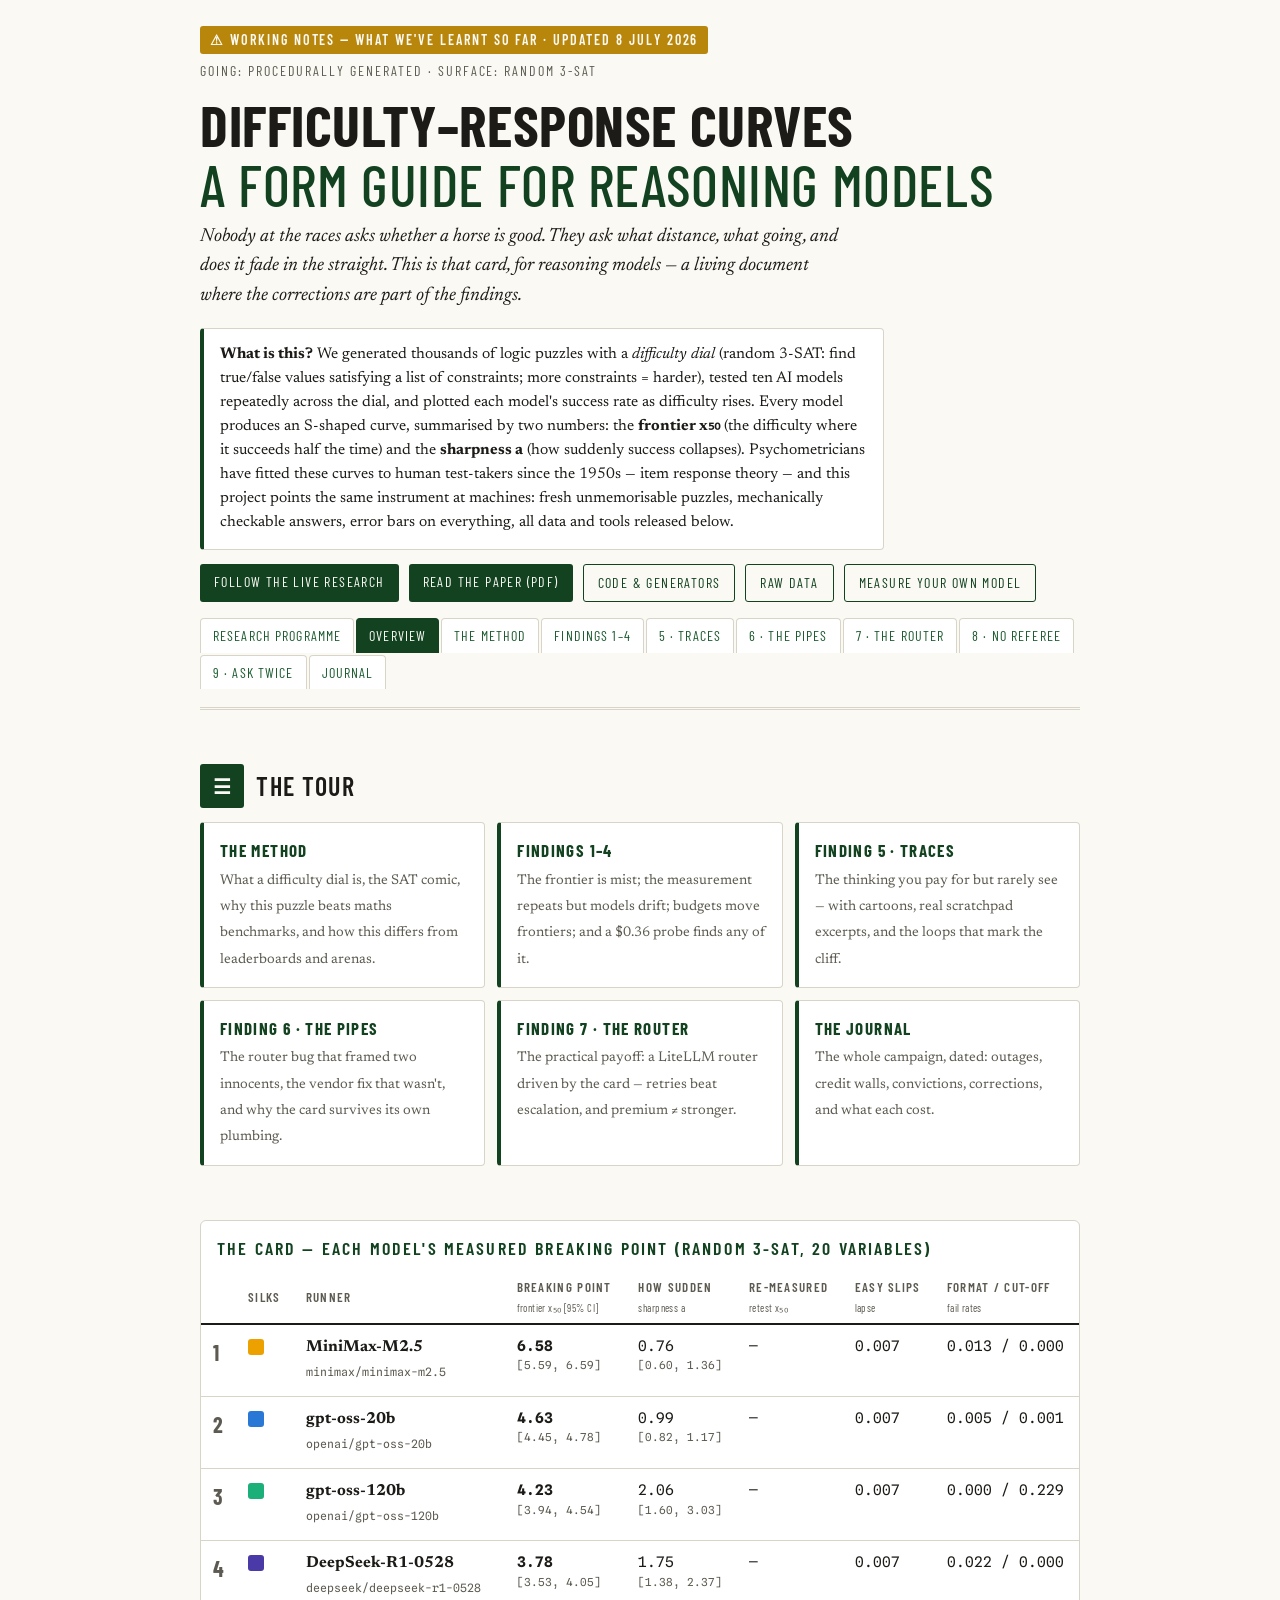
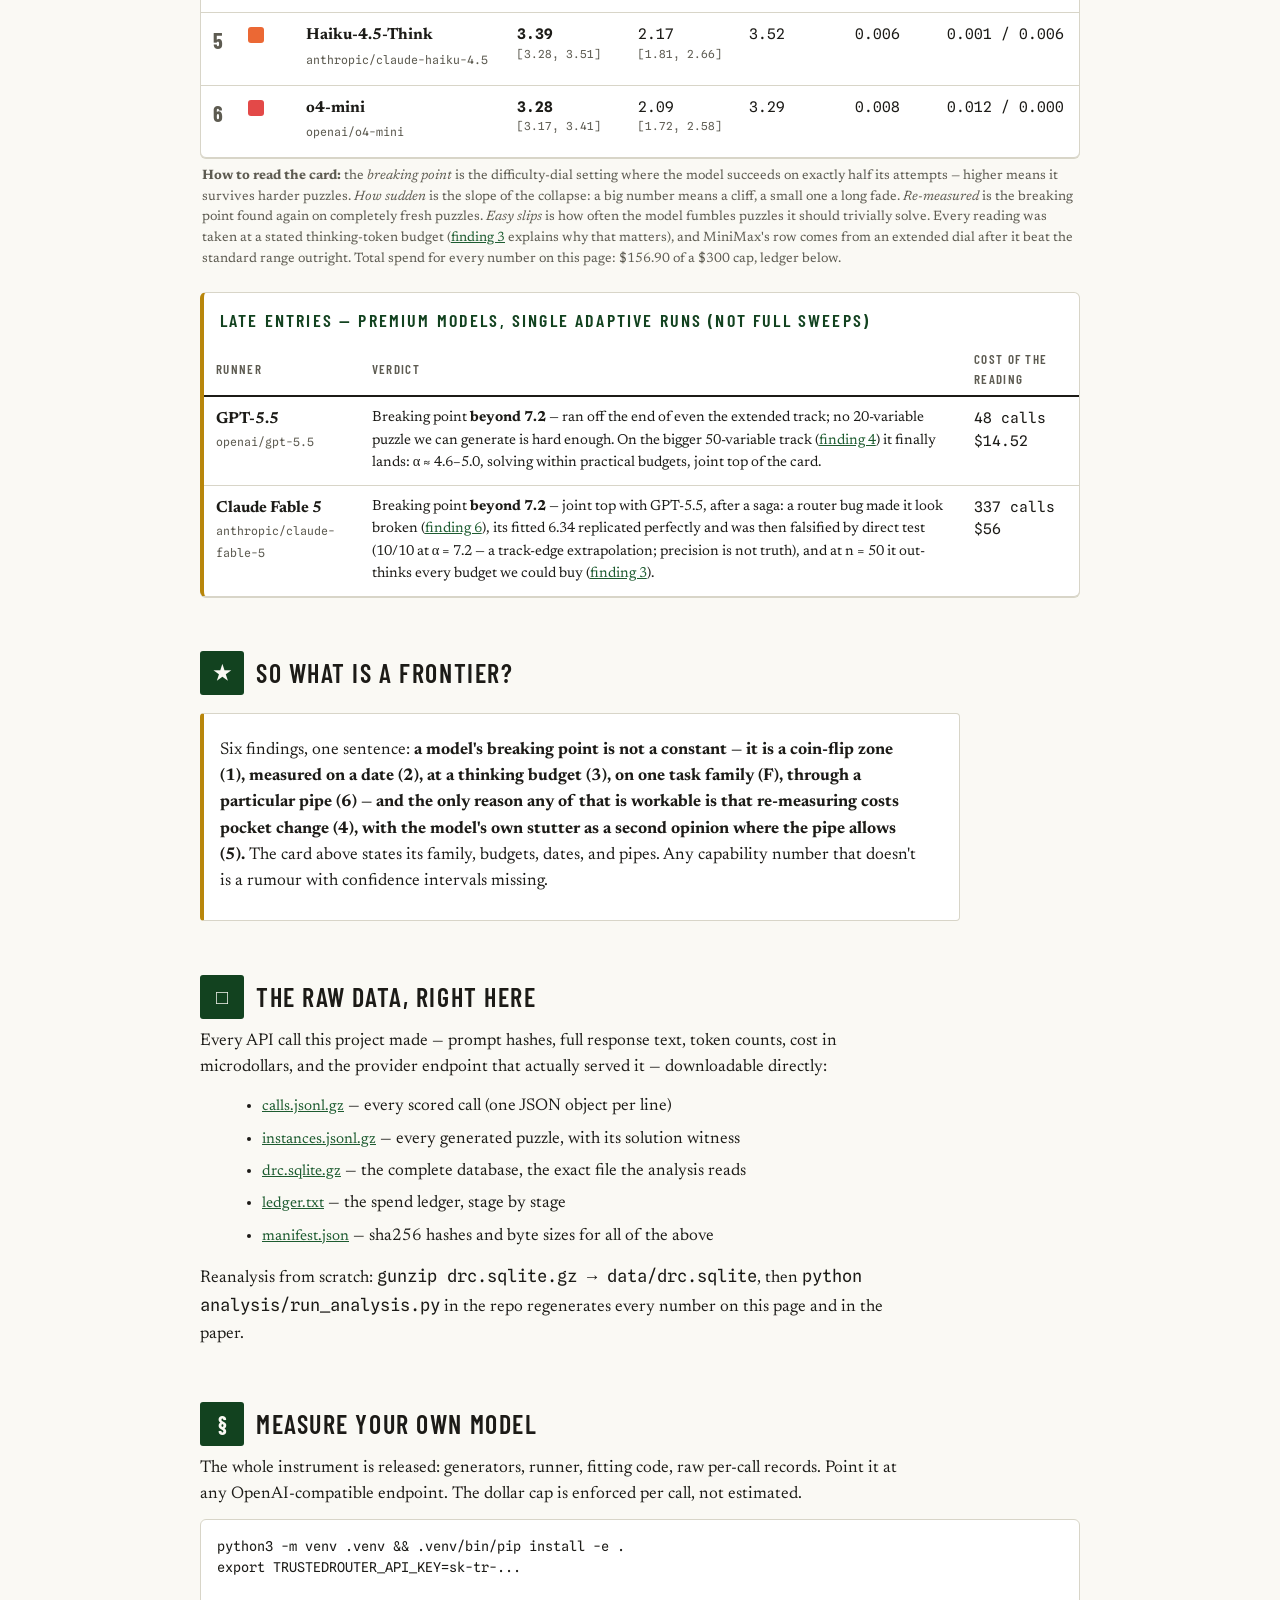
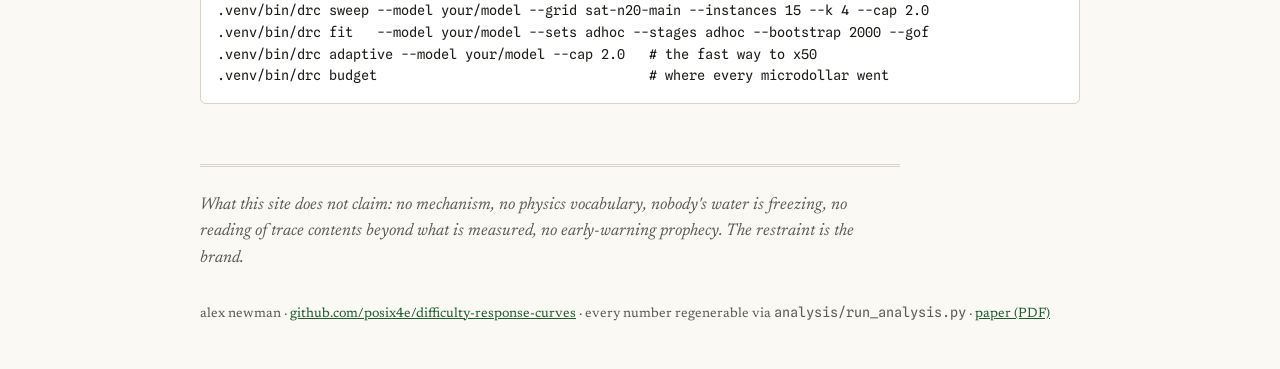
==== docs/index.html @ e304e4af "record MiniMax confidence gate and prospective harness" ====
<!DOCTYPE html>
<html lang="en-GB">
<head>
<meta charset="utf-8">
<meta name="viewport" content="width=device-width, initial-scale=1">
<title>Difficulty–Response Curves: A Form Guide for Reasoning Models</title>
<meta name="description" content="Item response theory pointed at language models: measured frontiers with confidence intervals.">
<link rel="preconnect" href="https://fonts.googleapis.com">
<link href="https://fonts.googleapis.com/css2?family=Barlow+Condensed:wght@500;600;700&family=Newsreader:ital,opsz,wght@0,6..72,400;0,6..72,500;1,6..72,400&family=Spline+Sans+Mono:wght@400;500&display=swap" rel="stylesheet">
<style>
:root {
  --paper:#faf9f4; --card:#ffffff; --ink:#1c1b17; --ink-2:#5d5b51; --rule:#d8d5c8;
  --green:#12421f; --green-2:#1d5c30; --accent:#b8860b;
}
@media (prefers-color-scheme: dark) {
  :root { --paper:#151713; --card:#1d201b; --ink:#f0eee6; --ink-2:#a5a294; --rule:#3a3d35;
           --green:#8fc9a0; --green-2:#6fae82; --accent:#d9a441; }
  img.fig { background:#fcfcfb; border-radius:6px; padding:10px; }
}
* { box-sizing:border-box; margin:0; }
html { scroll-behavior:smooth; }
@media (prefers-reduced-motion: reduce) { html { scroll-behavior:auto; } }
body {
  background:var(--paper); color:var(--ink);
  font-family:"Newsreader", Georgia, serif; font-size:17px; line-height:1.55;
}
.wrap { max-width:920px; margin:0 auto; padding:0 20px; }
.disp { font-family:"Barlow Condensed", "Arial Narrow", sans-serif; }
.mono { font-family:"Spline Sans Mono", ui-monospace, monospace; }

/* masthead */
header { border-bottom:3px double var(--rule); padding:26px 0 18px; }
.wip { background:var(--accent); color:var(--paper); padding:3px 10px; border-radius:3px; font-weight:600; }
.race-meta { display:flex; justify-content:space-between; align-items:baseline; flex-wrap:wrap; gap:6px;
  font-family:"Barlow Condensed",sans-serif; font-size:14px; letter-spacing:.14em; text-transform:uppercase; color:var(--ink-2); }
h1 { font-family:"Barlow Condensed",sans-serif; font-weight:700; font-size:clamp(34px,6vw,58px);
  line-height:1.02; text-transform:uppercase; letter-spacing:.01em; margin:14px 0 8px; color:var(--ink); }
h1 .thin { font-weight:500; color:var(--green); }
.standfirst { font-size:19px; max-width:64ch; color:var(--ink); font-style:italic; }
.links { margin-top:14px; display:flex; gap:10px; flex-wrap:wrap; }
.links a { font-family:"Barlow Condensed",sans-serif; text-transform:uppercase; letter-spacing:.1em; font-size:14px;
  color:var(--paper); background:var(--green); text-decoration:none; padding:7px 14px; border-radius:3px; }
.links a.ghost { background:transparent; color:var(--green); border:1px solid var(--green); }
.links a:focus-visible { outline:3px solid var(--accent); outline-offset:2px; }
.explainer { margin-top:18px; padding:14px 16px; background:var(--card); border:1px solid var(--rule);
  border-left:4px solid var(--green); border-radius:4px; font-size:15.5px; max-width:76ch; }
.explainer p { margin:0; }
/* multi-page chrome */
.pagenav { margin-top:16px; display:flex; flex-wrap:wrap; gap:2px;
  font-family:"Barlow Condensed",sans-serif; font-size:14px; letter-spacing:.08em; text-transform:uppercase; }
.pagenav a { color:var(--green-2); text-decoration:none; padding:6px 12px; border:1px solid var(--rule);
  border-bottom:none; border-radius:4px 4px 0 0; background:var(--card); }
.pagenav a.active { background:var(--green); color:var(--paper); border-color:var(--green); }
.pagenav a:hover { color:var(--accent); }
header.compact { padding-bottom:0; border-bottom:none; }
header.compact h1 { margin-bottom:2px; }
header.compact + section { border-top:3px double var(--rule); padding-top:18px; margin-top:0; }
.teasers { display:grid; grid-template-columns:repeat(auto-fit, minmax(260px, 1fr)); gap:12px; margin-top:14px; }
.teaser { display:block; background:var(--card); border:1px solid var(--rule); border-left:4px solid var(--green);
  border-radius:4px; padding:14px 16px; text-decoration:none; color:var(--ink); }
.teaser:hover { border-left-color:var(--accent); }
.teaser strong { font-family:"Barlow Condensed",sans-serif; text-transform:uppercase; letter-spacing:.08em;
  color:var(--green); display:block; margin-bottom:4px; }
.teaser span { font-size:14px; color:var(--ink-2); }
.journal { margin-top:14px; }
.jentry { display:flex; gap:18px; padding:14px 0; border-bottom:1px dotted var(--rule); }
.jdate { flex:0 0 130px; font-family:"Barlow Condensed",sans-serif; text-transform:uppercase;
  letter-spacing:.06em; font-size:14px; color:var(--accent); padding-top:2px; }
.jbody p { max-width:66ch; }
.toc { margin-top:16px; display:flex; flex-wrap:wrap; gap:4px 14px;
  font-family:"Barlow Condensed",sans-serif; font-size:13.5px; letter-spacing:.08em; text-transform:uppercase; }
.toc a { color:var(--green-2); text-decoration:none; border-bottom:1px dotted var(--rule); }
.toc a:hover { color:var(--accent); }

/* race card */
.card { background:var(--card); border:1px solid var(--rule); border-radius:6px; margin:30px 0 8px;
  overflow-x:auto; box-shadow:0 1px 0 var(--rule); }
.card table { border-collapse:collapse; width:100%; min-width:680px; }
.card caption { text-align:left; padding:14px 16px 4px;
  font-family:"Barlow Condensed",sans-serif; font-size:18px; font-weight:600; letter-spacing:.12em; text-transform:uppercase; color:var(--green); }
.card th { font-family:"Barlow Condensed",sans-serif; font-size:13px; letter-spacing:.1em; text-transform:uppercase;
  color:var(--ink-2); text-align:left; padding:10px 12px 6px; border-bottom:2px solid var(--ink); font-weight:600; }
.card td { padding:10px 12px; border-bottom:1px solid var(--rule); vertical-align:top; }
.card tr:last-child td { border-bottom:none; }
.pos { font-family:"Barlow Condensed",sans-serif; font-size:22px; font-weight:700; color:var(--ink-2); width:2ch; }
.swatch { display:inline-block; width:16px; height:16px; border-radius:3px; margin-top:4px; }
.runner strong { display:block; font-size:16px; }
.runner .mono { font-size:11.5px; color:var(--ink-2); }
td.num { font-family:"Spline Sans Mono",monospace; font-size:14.5px; white-space:nowrap; }
td.num .ci { display:block; font-size:11px; color:var(--ink-2); }
.card-note { font-size:13.5px; color:var(--ink-2); margin:6px 2px 0; }
.leadout { font-style:italic; color:var(--ink-2); border-top:1px dotted var(--rule); padding-top:10px;
  margin-top:18px; max-width:64ch; }
.explainer.thesis { border-left-color:var(--accent); font-size:17px; }
.card.late { margin-top:22px; border-left:4px solid var(--accent); }
.card.late td { font-size:14.5px; }
.datafiles { margin:8px 0 8px 22px; line-height:1.9; }
.cartoon { margin:22px 0; }
.cartoon svg { width:100%; max-width:640px; height:auto; display:block; background:var(--card);
  border:1px solid var(--rule); border-radius:6px; padding:8px; }
.cartoon figcaption { font-size:13px; color:var(--ink-2); margin-top:6px; max-width:70ch; }
.tracequote { border-left:3px solid var(--green); margin:12px 0; padding:10px 16px; background:var(--card);
  font-family:"Spline Sans Mono",monospace; font-size:13px; color:var(--ink); max-width:72ch; }
.datafiles .mono, .datafiles a { font-size:15px; }

/* signals */
.signal { margin:54px 0; }
.flag { display:flex; align-items:center; gap:12px; margin-bottom:10px; }
.flag .t { font-family:"Barlow Condensed",sans-serif; font-weight:700; font-size:20px; color:var(--paper);
  background:var(--green); width:44px; height:44px; display:grid; place-items:center; border-radius:3px; flex:none; }
.flag h2 { font-family:"Barlow Condensed",sans-serif; font-size:26px; font-weight:600; text-transform:uppercase; letter-spacing:.06em; }
.flag .dies { margin-left:auto; font-size:12.5px; color:var(--ink-2); font-style:italic; max-width:34ch; text-align:right; }
.signal p { max-width:70ch; margin:10px 0; }
img.fig { width:100%; height:auto; margin:14px 0 4px; }
.headline { font-family:"Barlow Condensed",sans-serif; font-size:20px; font-weight:600; color:var(--green); }
.plain { font-size:17px; }
th .sub { font-weight:400; font-size:10.5px; letter-spacing:.04em; text-transform:none; color:var(--ink-2); }

/* tools */
pre { background:var(--card); border:1px solid var(--rule); border-radius:6px; padding:16px;
  overflow-x:auto; font-family:"Spline Sans Mono",monospace; font-size:13.5px; line-height:1.6; color:var(--ink); }
.notclaim { border-top:3px double var(--rule); margin-top:60px; padding:26px 0 10px; font-style:italic; color:var(--ink-2); max-width:70ch; }
footer { padding:20px 0 44px; font-size:13.5px; color:var(--ink-2); }
footer a { color:var(--green-2); }
a { color:var(--green-2); }
</style>
</head>
<body>
<div class="wrap">
<header>
  <div class="race-meta">
    <span class="wip">&#9888; working notes &mdash; what we've learnt so far · updated 8 July 2026</span>
    <span>going: procedurally generated · surface: random 3-SAT</span>
  </div>
  <h1>Difficulty&ndash;Response Curves<br><span class="thin">A form guide for reasoning models</span></h1>
  <p class="standfirst">Nobody at the races asks whether a horse is good. They ask what distance,
  what going, and does it fade in the straight. This is that card, for reasoning models &mdash; a living
  document where the corrections are part of the findings.</p>
  <div class="explainer">
    <p><strong>What is this?</strong> We generated thousands of logic puzzles with a
    <em>difficulty dial</em> (random 3-SAT: find true/false values satisfying a list of
    constraints; more constraints = harder), tested ten AI models repeatedly across the dial, and
    plotted each model's success rate as difficulty rises. Every model produces an S-shaped curve,
    summarised by two numbers: the <strong>frontier x&#8325;&#8320;</strong> (the difficulty where it
    succeeds half the time) and the <strong>sharpness a</strong> (how suddenly success collapses).
    Psychometricians have fitted these curves to human test-takers since the 1950s &mdash; item response
    theory &mdash; and this project points the same instrument at machines: fresh unmemorisable puzzles,
    mechanically checkable answers, error bars on everything, all data and tools released below.</p>
  </div>
  <div class="links">
    <a href="research.html">Follow the live research</a>
    <a href="paper.pdf">Read the paper (PDF)</a>
    <a class="ghost" href="https://github.com/posix4e/difficulty-response-curves">Code &amp; generators</a>
    <a class="ghost" href="index.html#data">Raw data</a>
    <a class="ghost" href="index.html#tools">Measure your own model</a>
  </div>
  <nav class="pagenav" aria-label="Pages"><a href="research.html">Research Programme</a><a href="index.html" class="active">Overview</a><a href="method.html">The Method</a><a href="findings.html">Findings 1–4</a><a href="traces.html">5 · Traces</a><a href="pipes.html">6 · The Pipes</a><a href="router.html">7 · The Router</a><a href="routing2.html">8 · No Referee</a><a href="consistency.html">9 · Ask Twice</a><a href="journal.html">Journal</a></nav></header>
<section class="signal" id="tour">
  <div class="flag"><span class="t">&#9776;</span><h2>The tour</h2></div>
  <div class="teasers">
    <a class="teaser" href="method.html"><strong>The method</strong><span>What a difficulty dial is, the
      SAT comic, why this puzzle beats maths benchmarks, and how this differs from leaderboards and arenas.</span></a>
    <a class="teaser" href="findings.html"><strong>Findings 1&ndash;4</strong><span>The frontier is mist; the
      measurement repeats but models drift; budgets move frontiers; and a $0.36 probe finds any of it.</span></a>
    <a class="teaser" href="traces.html"><strong>Finding 5 &middot; Traces</strong><span>The thinking you pay
      for but rarely see &mdash; with cartoons, real scratchpad excerpts, and the loops that mark the cliff.</span></a>
    <a class="teaser" href="pipes.html"><strong>Finding 6 &middot; The pipes</strong><span>The router bug that
      framed two innocents, the vendor fix that wasn't, and why the card survives its own plumbing.</span></a>
    <a class="teaser" href="router.html"><strong>Finding 7 &middot; The router</strong><span>The practical
      payoff: a LiteLLM router driven by the card &mdash; retries beat escalation, and premium &ne; stronger.</span></a>
    <a class="teaser" href="journal.html"><strong>The journal</strong><span>The whole campaign, dated: outages,
      credit walls, convictions, corrections, and what each cost.</span></a>
  </div>
</section>

<div id="card" class="card">
  <table>
    <caption>The card &mdash; each model's measured breaking point (random 3-SAT, 20 variables)</caption>
    <thead>
      <tr><th></th><th>silks</th><th>runner</th><th>breaking point<br><span class="sub">frontier x&#8325;&#8320; [95% CI]</span></th><th>how sudden<br><span class="sub">sharpness a</span></th><th>re-measured<br><span class="sub">retest x&#8325;&#8320;</span></th><th>easy slips<br><span class="sub">lapse</span></th><th>format / cut-off<br><span class="sub">fail rates</span></th></tr>
    </thead>
    <tbody>
      <tr>
        <td class="pos">1</td>
        <td class="silks"><span class="swatch" style="background:#eda100"></span></td>
        <td class="runner"><strong>MiniMax-M2.5</strong><span class="mono">minimax/minimax-m2.5</span></td>
        <td class="num"><strong>6.58</strong><span class="ci">[5.59, 6.59]</span></td>
        <td class="num">0.76<span class="ci">[0.60, 1.36]</span></td>
        <td class="num">&mdash;</td>
        <td class="num">0.007</td>
        <td class="num">0.013 / 0.000</td>
      </tr>
      <tr>
        <td class="pos">2</td>
        <td class="silks"><span class="swatch" style="background:#2a78d6"></span></td>
        <td class="runner"><strong>gpt-oss-20b</strong><span class="mono">openai/gpt-oss-20b</span></td>
        <td class="num"><strong>4.63</strong><span class="ci">[4.45, 4.78]</span></td>
        <td class="num">0.99<span class="ci">[0.82, 1.17]</span></td>
        <td class="num">&mdash;</td>
        <td class="num">0.007</td>
        <td class="num">0.005 / 0.001</td>
      </tr>
      <tr>
        <td class="pos">3</td>
        <td class="silks"><span class="swatch" style="background:#1baf7a"></span></td>
        <td class="runner"><strong>gpt-oss-120b</strong><span class="mono">openai/gpt-oss-120b</span></td>
        <td class="num"><strong>4.23</strong><span class="ci">[3.94, 4.54]</span></td>
        <td class="num">2.06<span class="ci">[1.60, 3.03]</span></td>
        <td class="num">&mdash;</td>
        <td class="num">0.007</td>
        <td class="num">0.000 / 0.229</td>
      </tr>
      <tr>
        <td class="pos">4</td>
        <td class="silks"><span class="swatch" style="background:#4a3aa7"></span></td>
        <td class="runner"><strong>DeepSeek-R1-0528</strong><span class="mono">deepseek/deepseek-r1-0528</span></td>
        <td class="num"><strong>3.78</strong><span class="ci">[3.53, 4.05]</span></td>
        <td class="num">1.75<span class="ci">[1.38, 2.37]</span></td>
        <td class="num">&mdash;</td>
        <td class="num">0.007</td>
        <td class="num">0.022 / 0.000</td>
      </tr>
      <tr>
        <td class="pos">5</td>
        <td class="silks"><span class="swatch" style="background:#eb6834"></span></td>
        <td class="runner"><strong>Haiku-4.5-Think</strong><span class="mono">anthropic/claude-haiku-4.5</span></td>
        <td class="num"><strong>3.39</strong><span class="ci">[3.28, 3.51]</span></td>
        <td class="num">2.17<span class="ci">[1.81, 2.66]</span></td>
        <td class="num">3.52</td>
        <td class="num">0.006</td>
        <td class="num">0.001 / 0.006</td>
      </tr>
      <tr>
        <td class="pos">6</td>
        <td class="silks"><span class="swatch" style="background:#e34948"></span></td>
        <td class="runner"><strong>o4-mini</strong><span class="mono">openai/o4-mini</span></td>
        <td class="num"><strong>3.28</strong><span class="ci">[3.17, 3.41]</span></td>
        <td class="num">2.09<span class="ci">[1.72, 2.58]</span></td>
        <td class="num">3.29</td>
        <td class="num">0.008</td>
        <td class="num">0.012 / 0.000</td>
      </tr>
    </tbody>
  </table>
</div>
<p class="card-note"><strong>How to read the card:</strong> the <em>breaking point</em> is the difficulty-dial
setting where the model succeeds on exactly half its attempts &mdash; higher means it survives harder puzzles.
<em>How sudden</em> is the slope of the collapse: a big number means a cliff, a small one a long fade.
<em>Re-measured</em> is the breaking point found again on completely fresh puzzles.
<em>Easy slips</em> is how often the model fumbles puzzles it should trivially solve.
Every reading was taken at a stated thinking-token budget (<a href="findings.html#f3">finding 3</a> explains why that matters), and
MiniMax's row comes from an extended dial after it beat the standard range outright.
Total spend for every number on this page: $156.90 of a $300 cap, ledger below.</p>

<div class="card late">
  <table>
    <caption>Late entries &mdash; premium models, single adaptive runs (not full sweeps)</caption>
    <thead><tr><th>runner</th><th>verdict</th><th>cost of the reading</th></tr></thead>
    <tbody>
      <tr>
        <td class="runner"><strong>GPT-5.5</strong><span class="mono">openai/gpt-5.5</span></td>
        <td>Breaking point <strong>beyond 7.2</strong> &mdash; ran off the end of even the extended track;
        no 20-variable puzzle we can generate is hard enough. On the bigger 50-variable track (<a href="findings.html#f4">finding 4</a>)
        it finally lands: &alpha; &asymp; 4.6&ndash;5.0, solving within practical budgets, joint top of the card.</td>
        <td class="num">48 calls<br>$14.52</td>
      </tr>
      <tr>
        <td class="runner"><strong>Claude Fable 5</strong><span class="mono">anthropic/claude-fable-5</span></td>
        <td>Breaking point <strong>beyond 7.2</strong> &mdash; joint top with GPT-5.5, after a saga: a router
        bug made it look broken (<a href="pipes.html">finding 6</a>), its fitted 6.34 replicated perfectly and was then falsified by
        direct test (10/10 at &alpha; = 7.2 &mdash; a track-edge extrapolation; precision is not truth), and at
        n = 50 it out-thinks every budget we could buy (<a href="findings.html#f3">finding 3</a>).</td>
        <td class="num">337 calls<br>$56</td>
      </tr>
    </tbody>
  </table>
</div>

<section class="signal" id="thesis">
  <div class="flag"><span class="t">&#9733;</span><h2>So what is a frontier?</h2></div>
  <div class="explainer thesis">
    <p>Six findings, one sentence: <strong>a model's breaking point is not a constant &mdash; it is a
    coin-flip zone (1), measured on a date (2), at a thinking budget (3), on one task family (F),
    through a particular pipe (6) &mdash; and the only reason any of that is workable is that re-measuring
    costs pocket change (4), with the model's own stutter as a second opinion where the pipe allows (5).</strong>
    The card above states its family, budgets, dates, and pipes. Any capability number that doesn't is a rumour
    with confidence intervals missing.</p>
  </div>
</section>

<section class="signal" id="data">
  <div class="flag"><span class="t">&#9633;</span><h2>The raw data, right here</h2></div>
  <p class="plain">Every API call this project made &mdash; prompt hashes, full response text, token counts,
  cost in microdollars, and the provider endpoint that actually served it &mdash; downloadable directly:</p>
  <ul class="datafiles">
    <li><a href="data/calls.jsonl.gz">calls.jsonl.gz</a> &mdash; every scored call (one JSON object per line)</li>
    <li><a href="data/instances.jsonl.gz">instances.jsonl.gz</a> &mdash; every generated puzzle, with its solution witness</li>
    <li><a href="data/drc.sqlite.gz">drc.sqlite.gz</a> &mdash; the complete database, the exact file the analysis reads</li>
    <li><a href="data/ledger.txt">ledger.txt</a> &mdash; the spend ledger, stage by stage</li>
    <li><a href="data/manifest.json">manifest.json</a> &mdash; sha256 hashes and byte sizes for all of the above</li>
  </ul>
  <p>Reanalysis from scratch: <span class="mono">gunzip drc.sqlite.gz &rarr; data/drc.sqlite</span>, then
  <span class="mono">python analysis/run_analysis.py</span> in the repo regenerates every number on this
  page and in the paper.</p>
</section>

<section class="signal" id="tools">
  <div class="flag"><span class="t">&sect;</span><h2>Measure your own model</h2></div>
  <p>The whole instrument is released: generators, runner, fitting code, raw per-call records.
  Point it at any OpenAI-compatible endpoint. The dollar cap is enforced per call, not estimated.</p>
  <pre>python3 -m venv .venv &amp;&amp; .venv/bin/pip install -e .
export TRUSTEDROUTER_API_KEY=sk-tr-...

.venv/bin/drc sweep --model your/model --grid sat-n20-main --instances 15 --k 4 --cap 2.0
.venv/bin/drc fit   --model your/model --sets adhoc --stages adhoc --bootstrap 2000 --gof
.venv/bin/drc adaptive --model your/model --cap 2.0   # the fast way to x50
.venv/bin/drc budget                                  # where every microdollar went</pre>
</section>
<p class="notclaim">What this site does not claim: no mechanism, no physics vocabulary, nobody's water is
freezing, no reading of trace contents beyond what is measured, no early-warning prophecy.
The restraint is the brand.</p>
<footer>
  <p>alex newman · <a href="https://github.com/posix4e/difficulty-response-curves">github.com/posix4e/difficulty-response-curves</a>
  · every number regenerable via <span class="mono">analysis/run_analysis.py</span> · <a href="paper.pdf">paper (PDF)</a></p>
</footer>
</div>
</body>
</html>
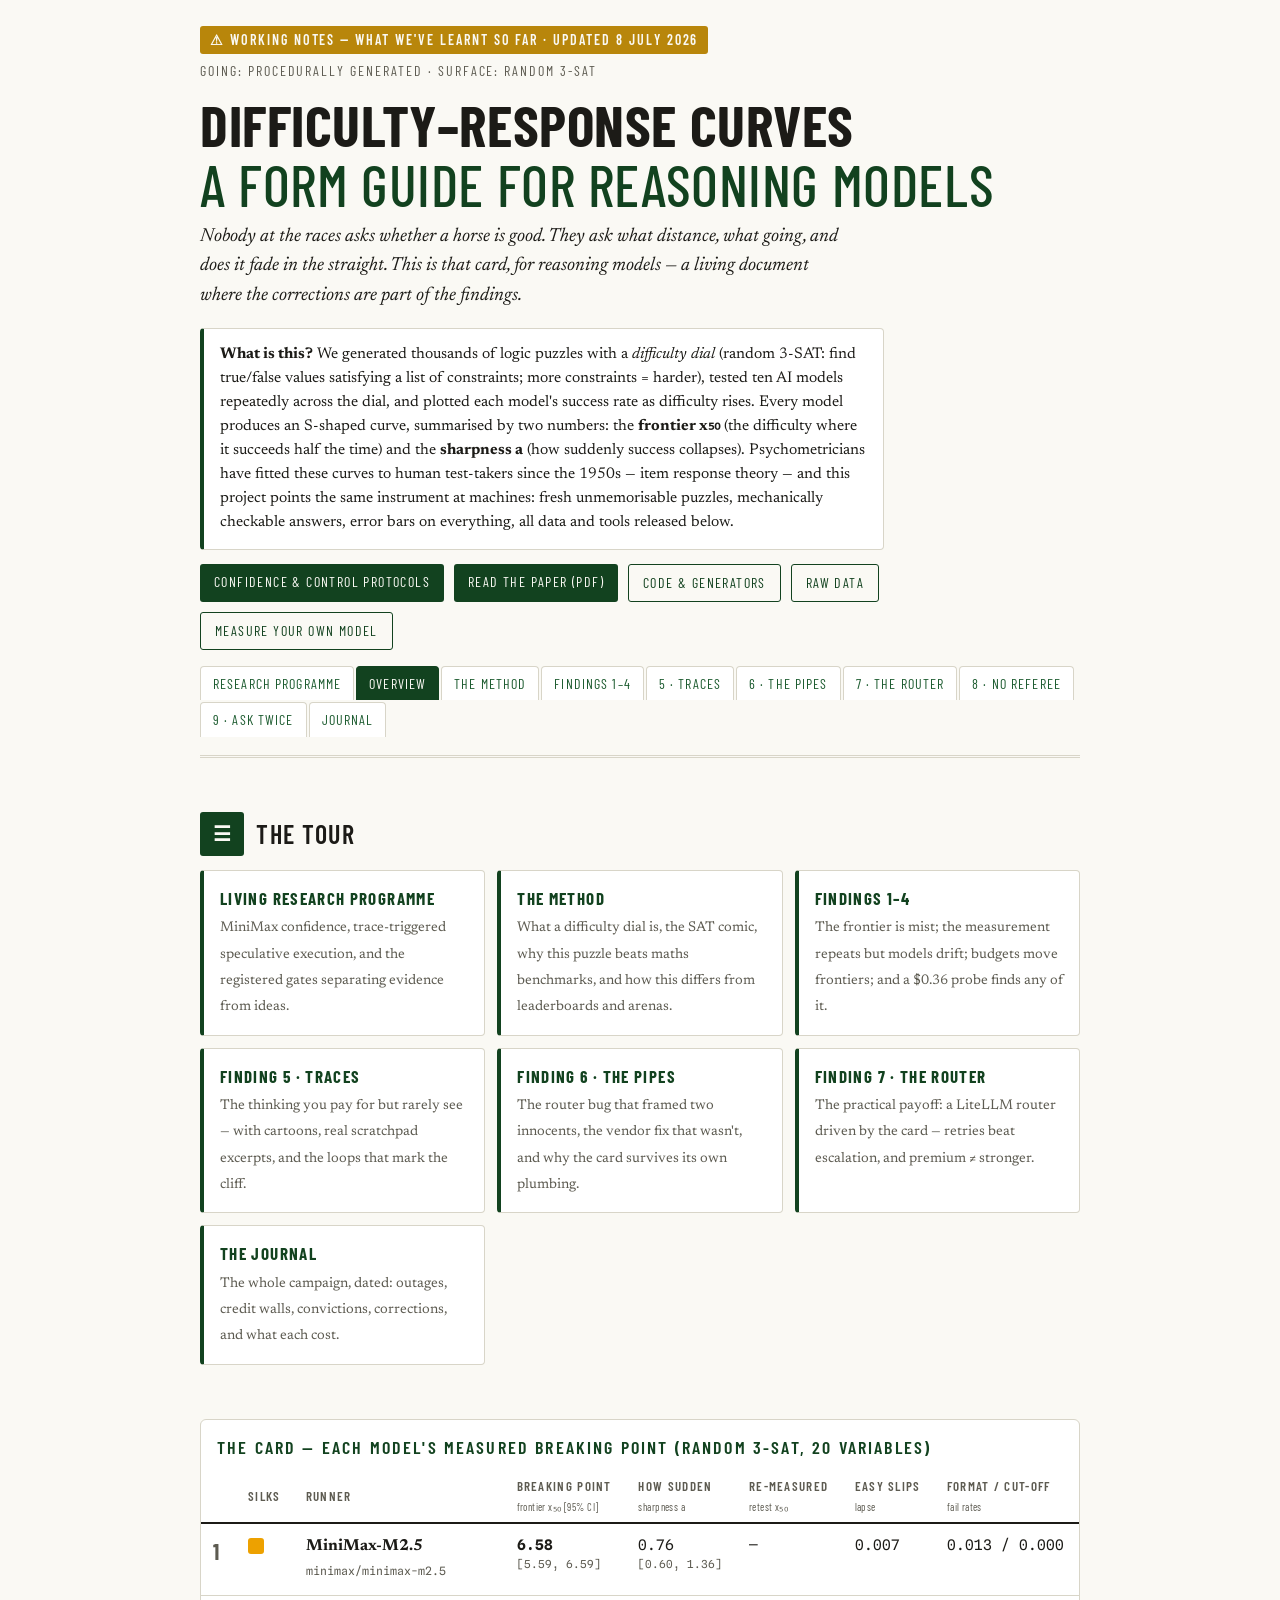
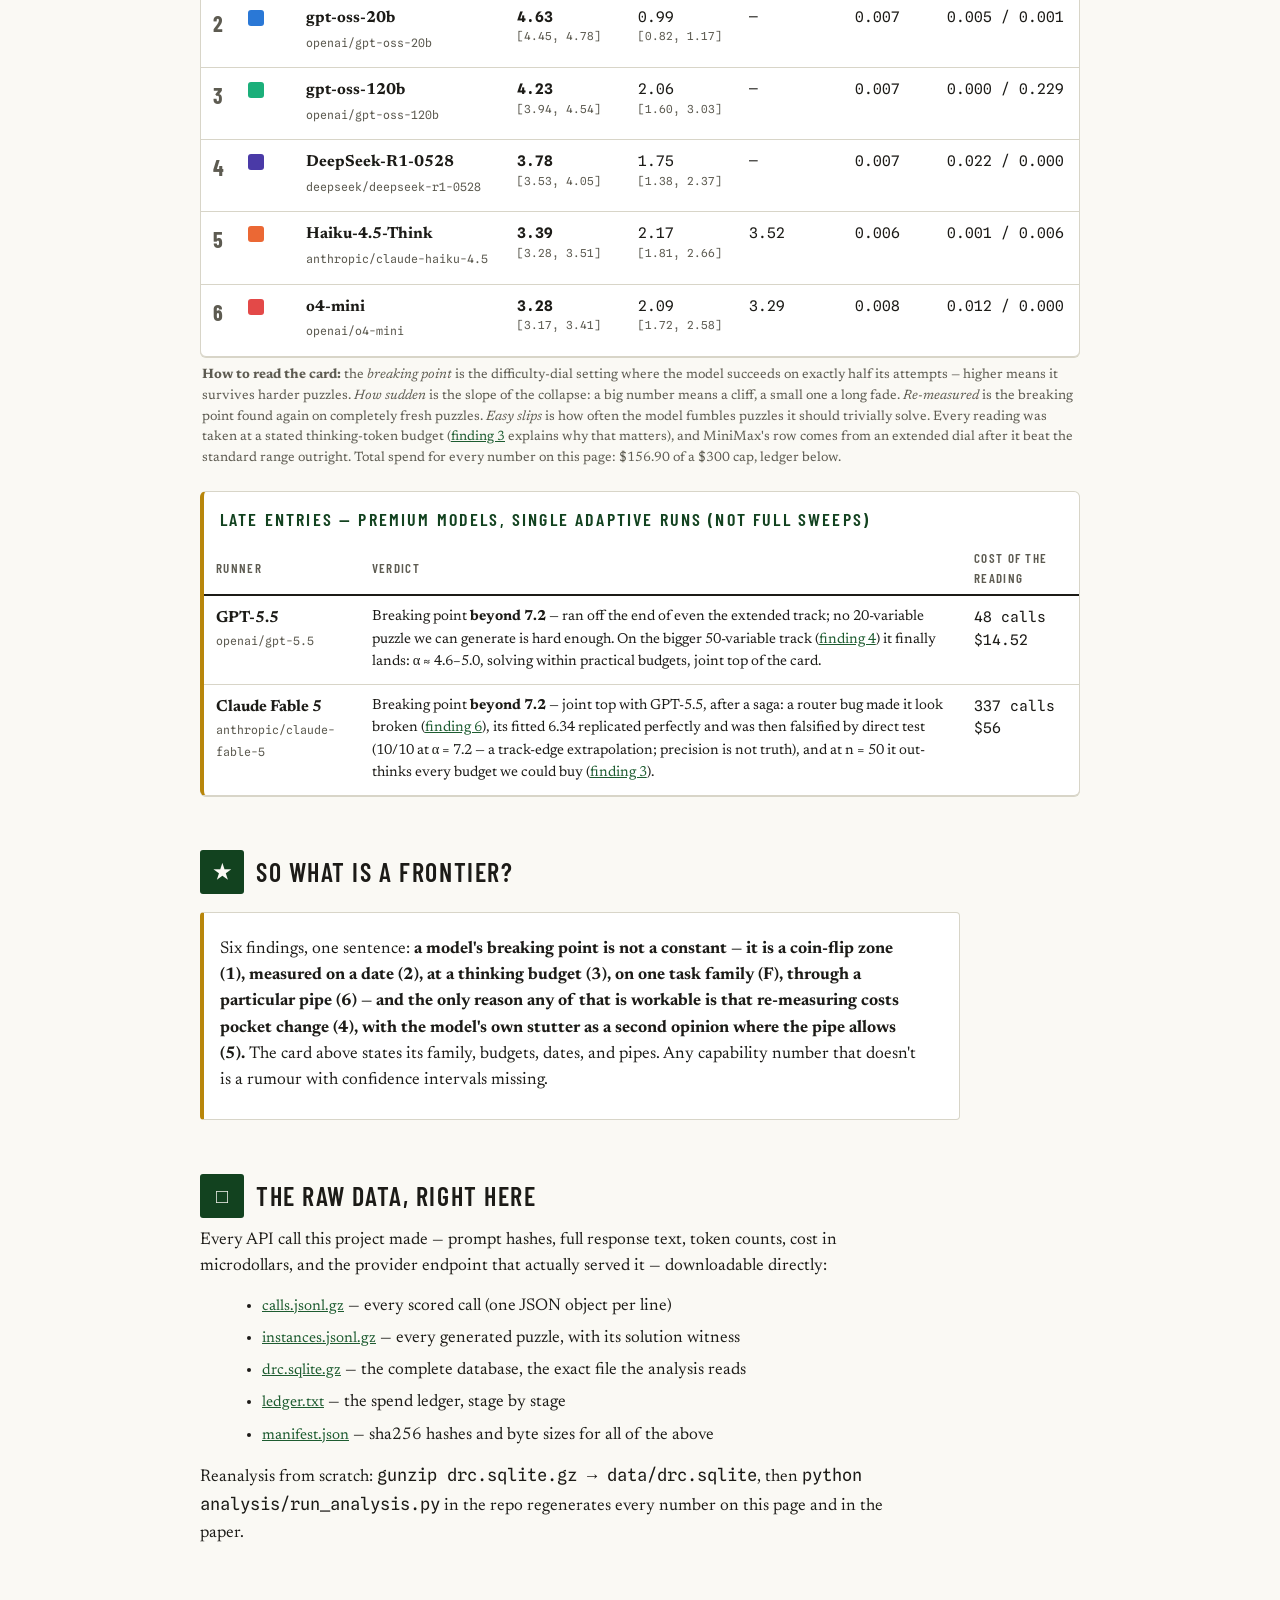
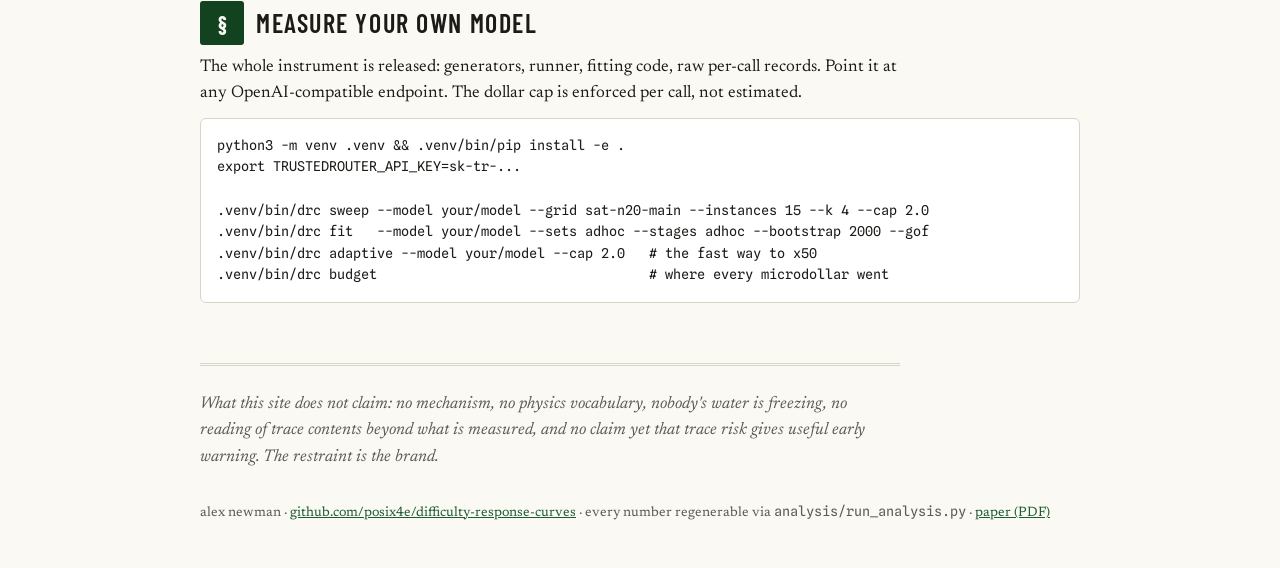
==== commit 993d0679: "add trace-triggered speculative councils" ====
--- a/docs/index.html
+++ b/docs/index.html
@@ -148,7 +148,7 @@
     mechanically checkable answers, error bars on everything, all data and tools released below.</p>
   </div>
   <div class="links">
-    <a href="research.html">Follow the live research</a>
+    <a href="research.html">Confidence &amp; control protocols</a>
     <a href="paper.pdf">Read the paper (PDF)</a>
     <a class="ghost" href="https://github.com/posix4e/difficulty-response-curves">Code &amp; generators</a>
     <a class="ghost" href="index.html#data">Raw data</a>
@@ -158,6 +158,8 @@
 <section class="signal" id="tour">
   <div class="flag"><span class="t">&#9776;</span><h2>The tour</h2></div>
   <div class="teasers">
+    <a class="teaser" href="research.html"><strong>Living research programme</strong><span>MiniMax confidence,
+      trace-triggered speculative execution, and the registered gates separating evidence from ideas.</span></a>
     <a class="teaser" href="method.html"><strong>The method</strong><span>What a difficulty dial is, the
       SAT comic, why this puzzle beats maths benchmarks, and how this differs from leaderboards and arenas.</span></a>
     <a class="teaser" href="findings.html"><strong>Findings 1&ndash;4</strong><span>The frontier is mist; the
@@ -317,7 +319,7 @@
 .venv/bin/drc budget                                  # where every microdollar went</pre>
 </section>
 <p class="notclaim">What this site does not claim: no mechanism, no physics vocabulary, nobody's water is
-freezing, no reading of trace contents beyond what is measured, no early-warning prophecy.
+freezing, no reading of trace contents beyond what is measured, and no claim yet that trace risk gives useful early warning.
 The restraint is the brand.</p>
 <footer>
   <p>alex newman · <a href="https://github.com/posix4e/difficulty-response-curves">github.com/posix4e/difficulty-response-curves</a>
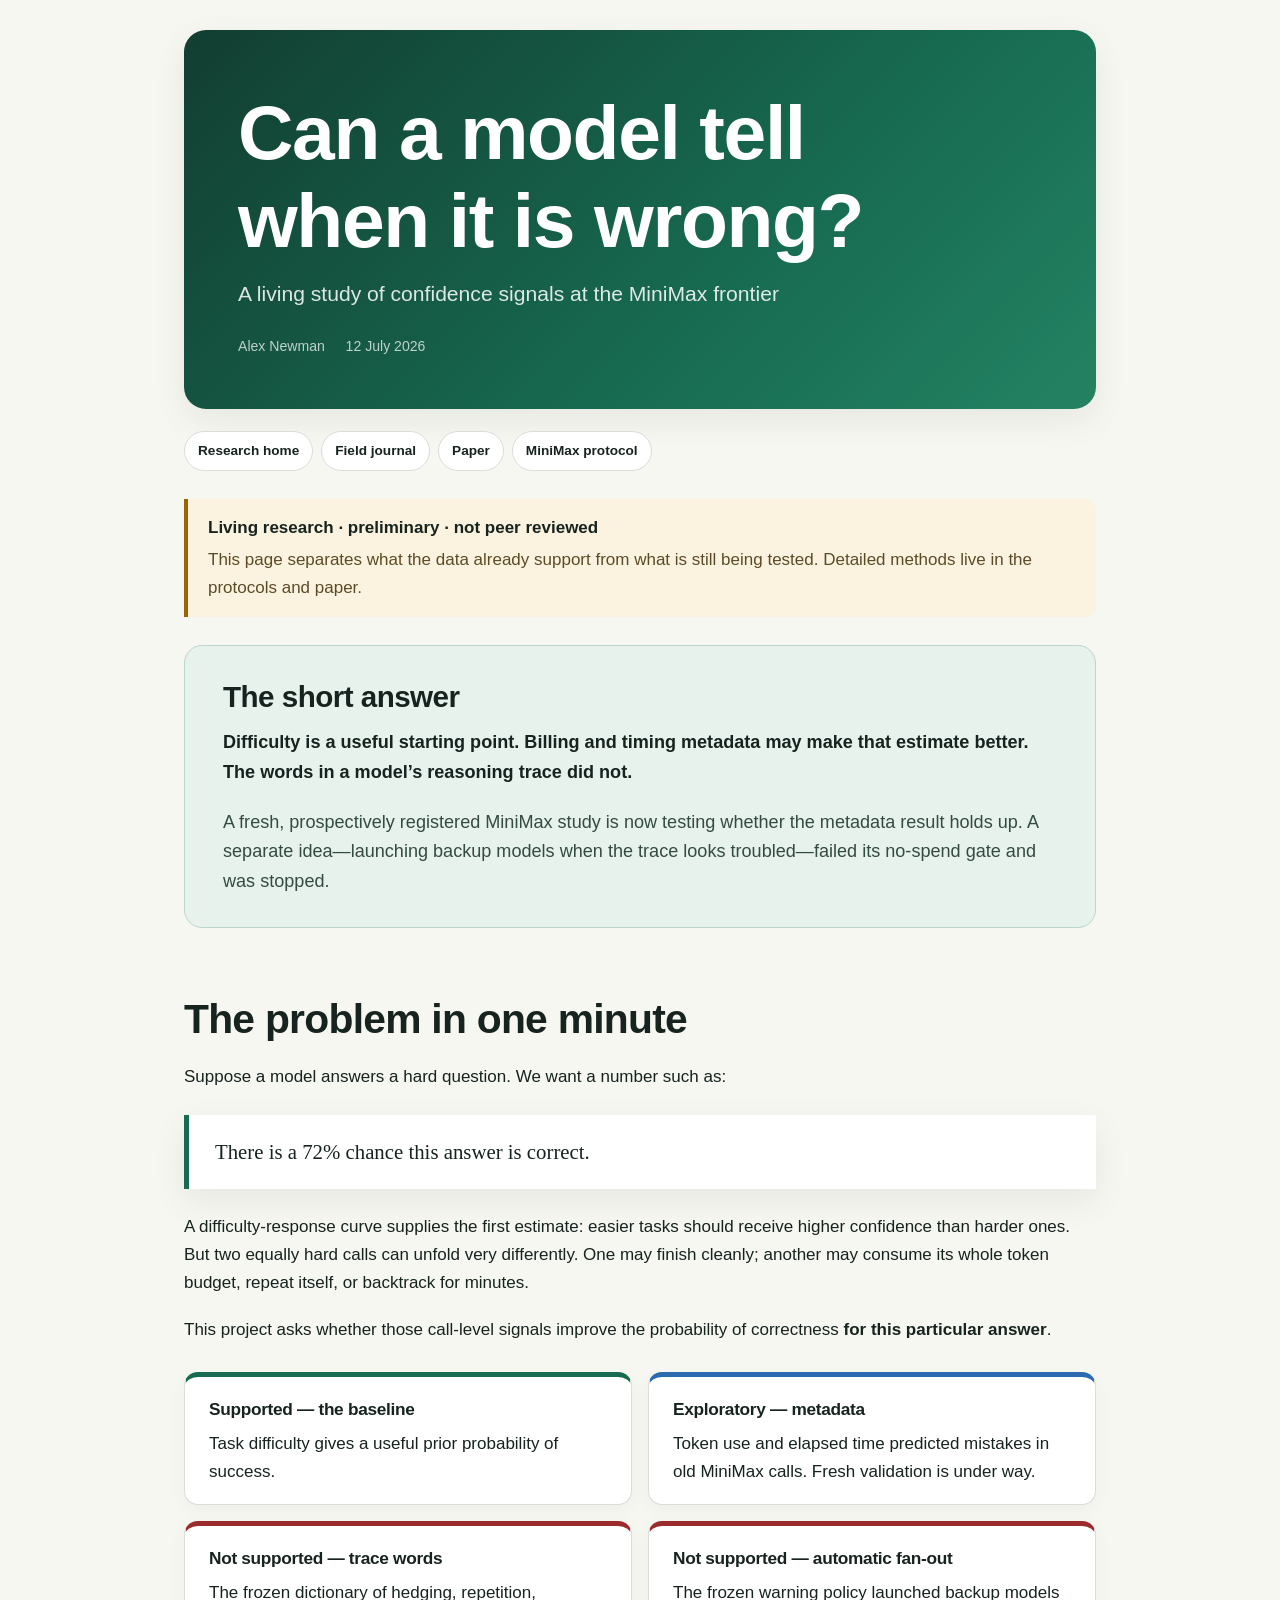
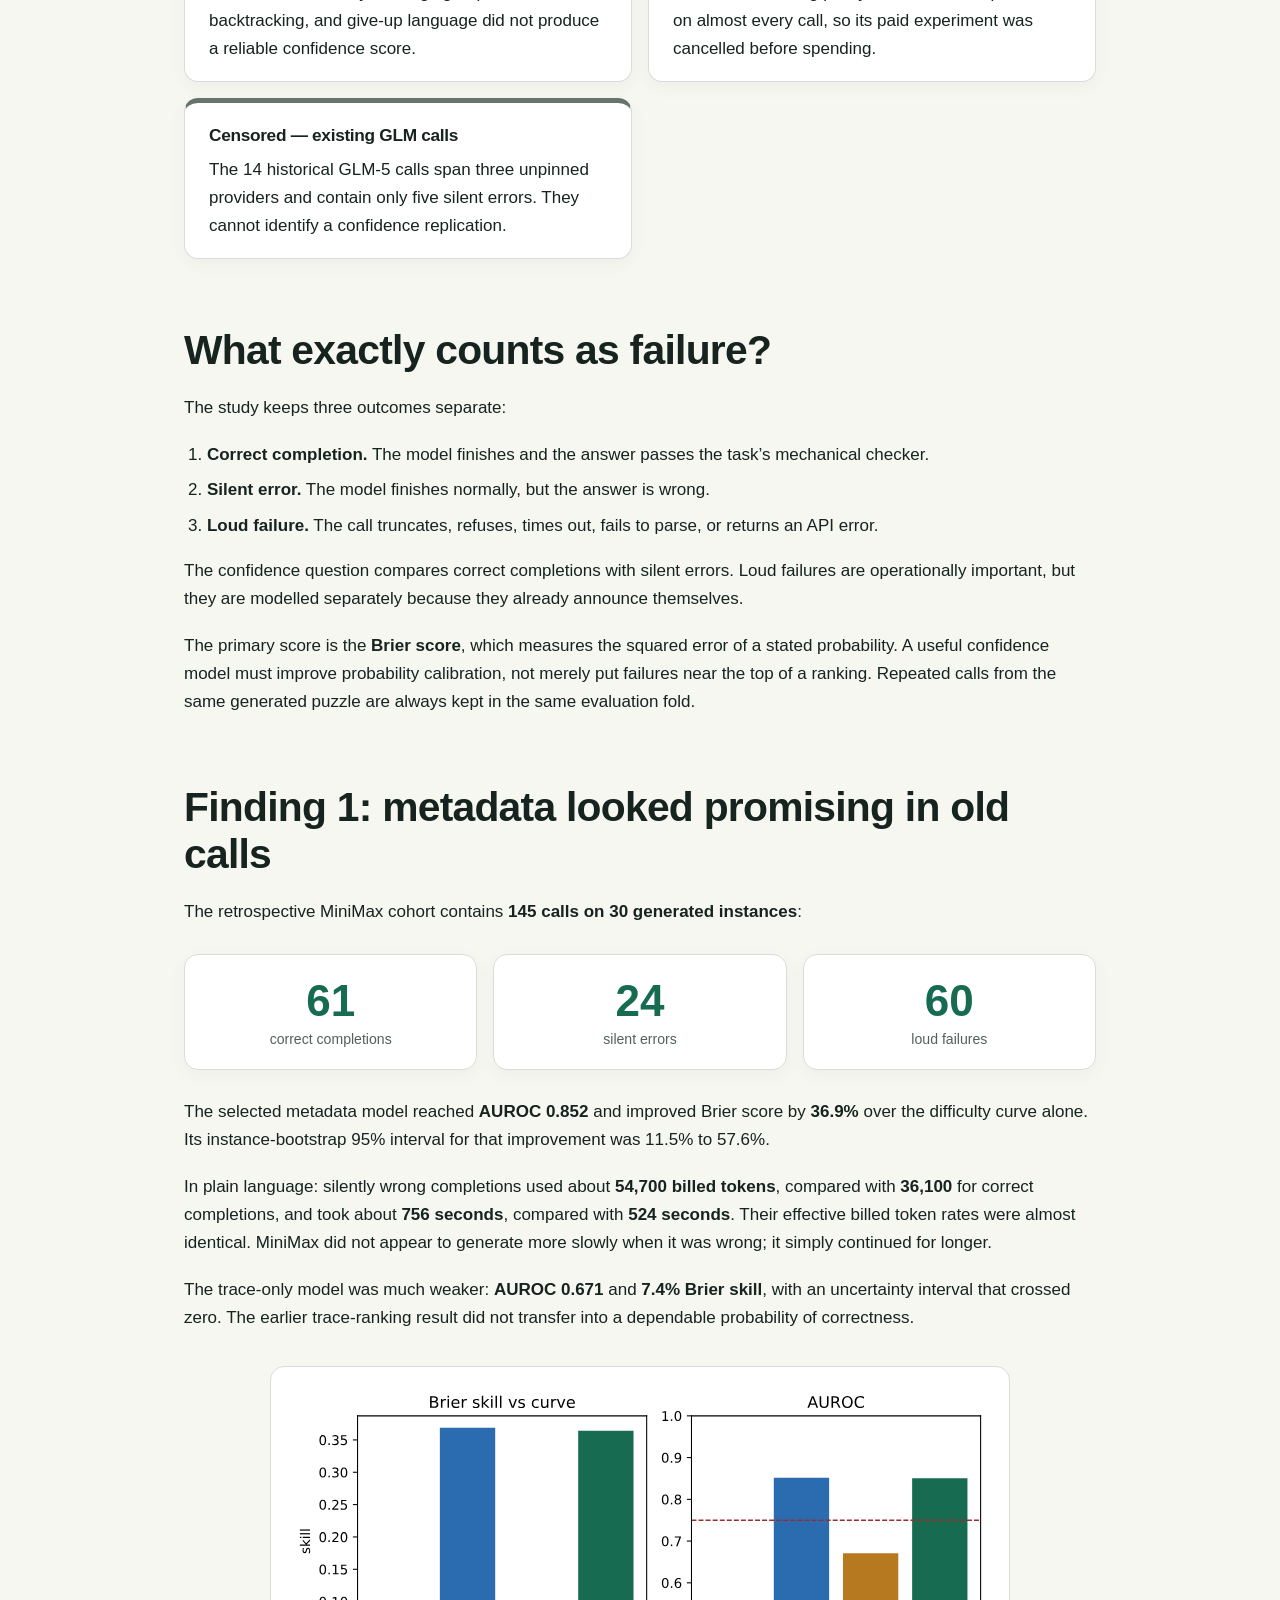
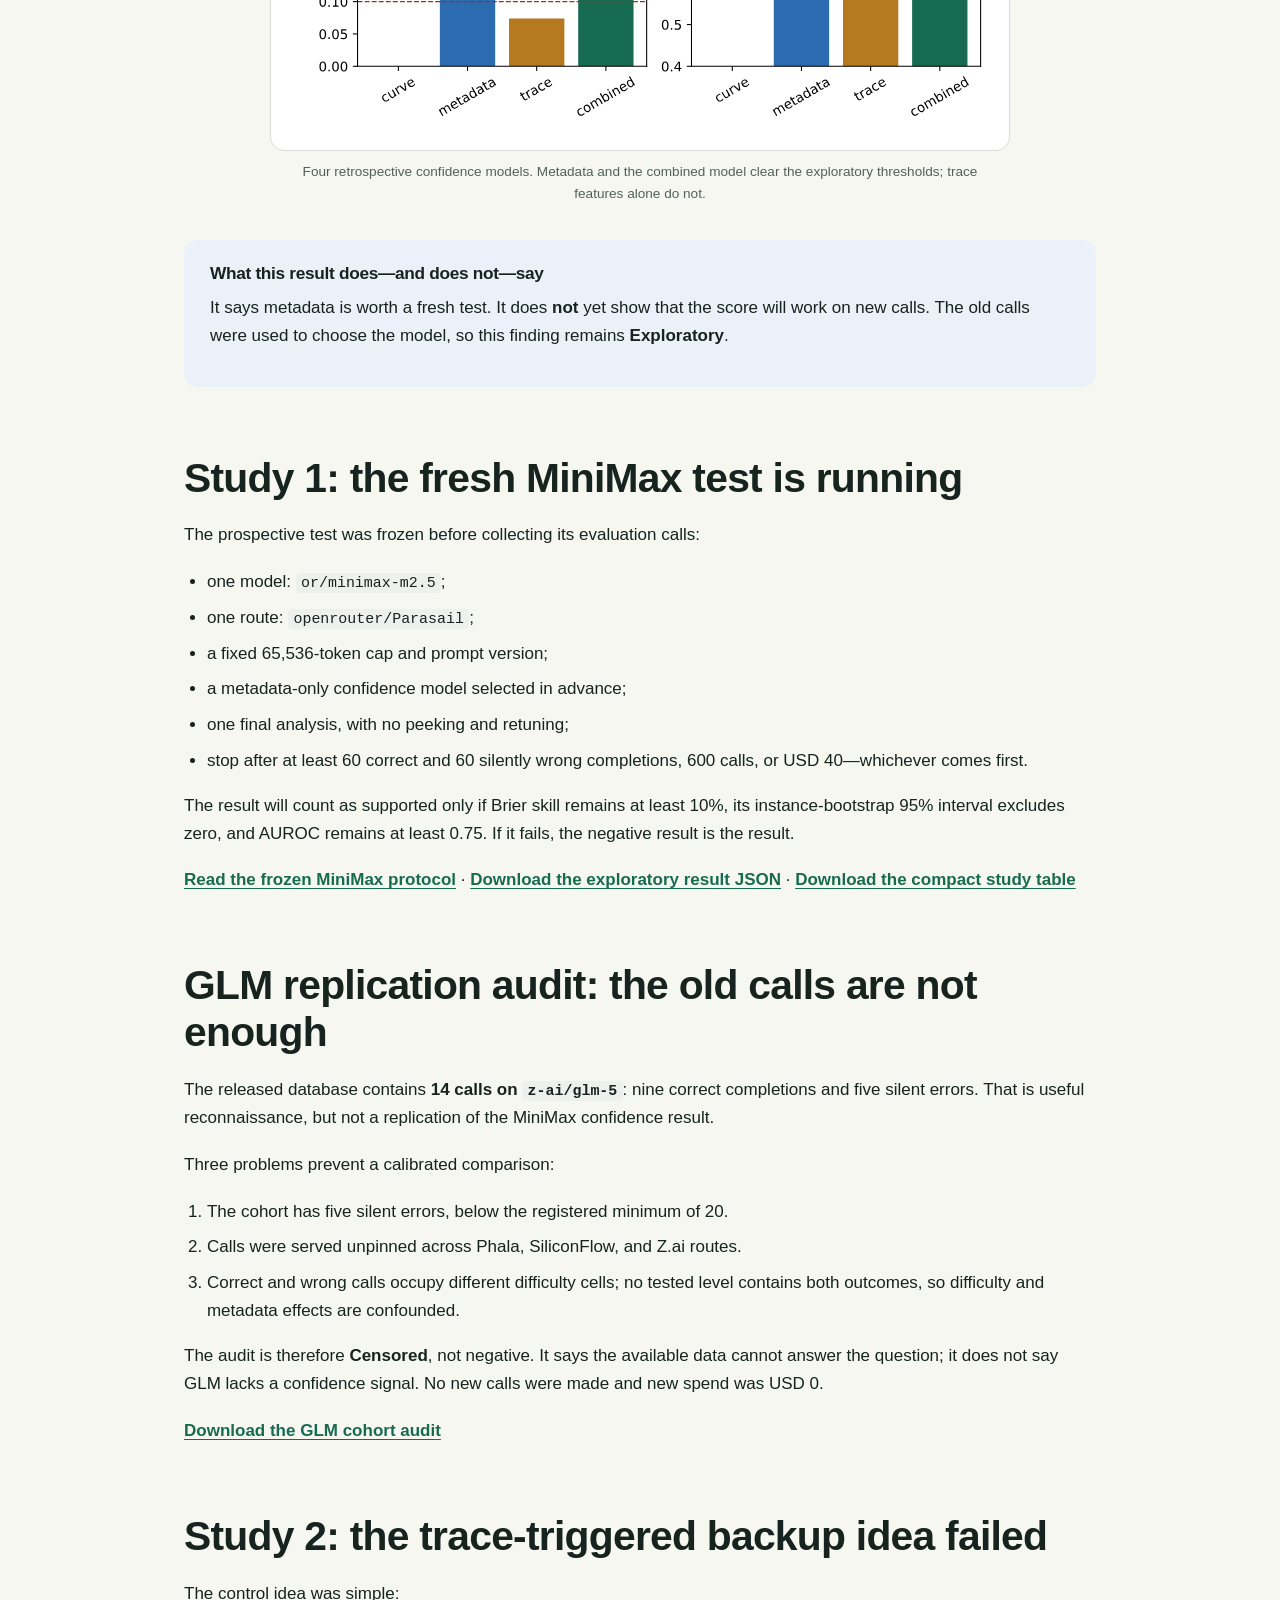
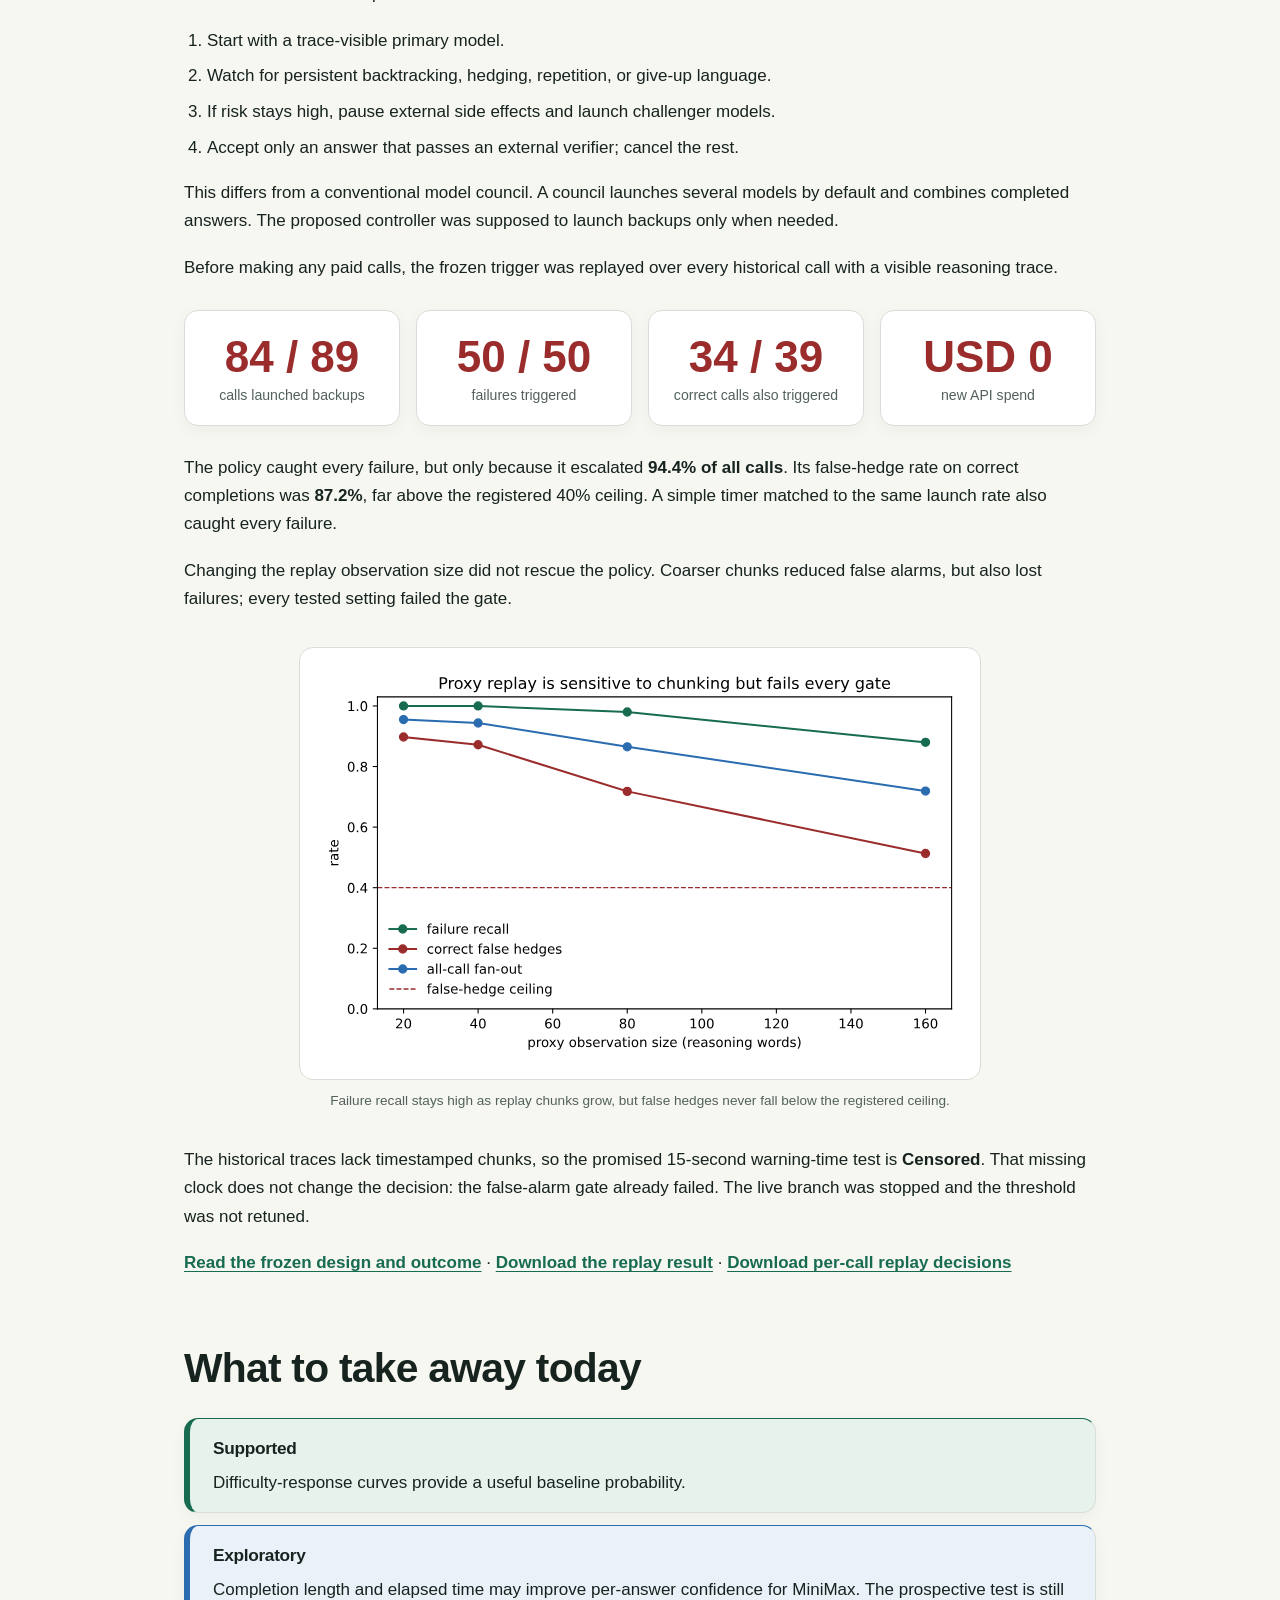
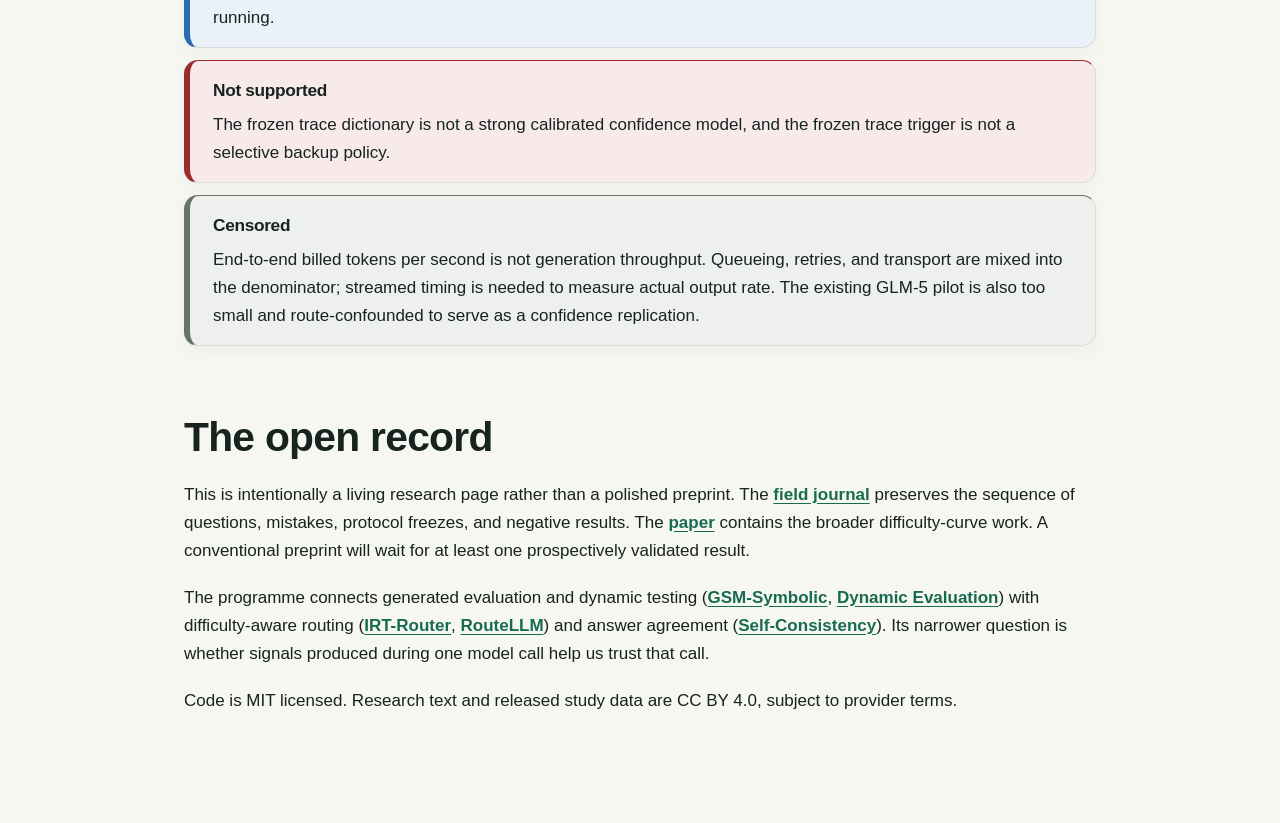
==== commit 8bbe354c: "rewrite project around confidence study" ====
--- a/docs/index.html
+++ b/docs/index.html
@@ -1,330 +1,459 @@
 <!DOCTYPE html>
-<html lang="en-GB">
+<html xmlns="http://www.w3.org/1999/xhtml" lang="en-GB" xml:lang="en-GB">
 <head>
-<meta charset="utf-8">
-<meta name="viewport" content="width=device-width, initial-scale=1">
-<title>Difficulty–Response Curves: A Form Guide for Reasoning Models</title>
-<meta name="description" content="Item response theory pointed at language models: measured frontiers with confidence intervals.">
-<link rel="preconnect" href="https://fonts.googleapis.com">
-<link href="https://fonts.googleapis.com/css2?family=Barlow+Condensed:wght@500;600;700&family=Newsreader:ital,opsz,wght@0,6..72,400;0,6..72,500;1,6..72,400&family=Spline+Sans+Mono:wght@400;500&display=swap" rel="stylesheet">
-<style>
-:root {
-  --paper:#faf9f4; --card:#ffffff; --ink:#1c1b17; --ink-2:#5d5b51; --rule:#d8d5c8;
-  --green:#12421f; --green-2:#1d5c30; --accent:#b8860b;
-}
-@media (prefers-color-scheme: dark) {
-  :root { --paper:#151713; --card:#1d201b; --ink:#f0eee6; --ink-2:#a5a294; --rule:#3a3d35;
-           --green:#8fc9a0; --green-2:#6fae82; --accent:#d9a441; }
-  img.fig { background:#fcfcfb; border-radius:6px; padding:10px; }
-}
-* { box-sizing:border-box; margin:0; }
-html { scroll-behavior:smooth; }
-@media (prefers-reduced-motion: reduce) { html { scroll-behavior:auto; } }
+  <meta charset="utf-8" />
+  <meta name="generator" content="pandoc" />
+  <meta name="viewport" content="width=device-width, initial-scale=1.0, user-scalable=yes" />
+  <meta name="author" content="Alex Newman" />
+  <meta name="dcterms.date" content="2026-07-12" />
+  <title>Difficulty-Response
+Curves – Can a model tell when it is wrong?</title>
+  <style>
+
+span.smallcaps{font-variant: small-caps;}
+div.columns{display: flex; gap: min(4vw, 1.5em);}
+div.column{flex: auto; overflow-x: auto;}
+div.hanging-indent{margin-left: 1.5em; text-indent: -1.5em;}
+
+ul.task-list[class]{list-style: none;}
+ul.task-list li input[type="checkbox"] {
+font-size: inherit;
+width: 0.8em;
+margin: 0 0.8em 0.2em -1.6em;
+vertical-align: middle;
+}
+.display.math{display: block; text-align: center; margin: 0.5rem auto;}
+</style>
+  <style type="text/css">:root {
+--ink: #16231f;
+--muted: #52615b;
+--paper: #f7f7f2;
+--card: #ffffff;
+--rule: #d9ddd7;
+--green: #176b51;
+--green-soft: #e7f2ed;
+--blue: #2b6cb0;
+--blue-soft: #eaf1f8;
+--amber: #9a6500;
+--amber-soft: #fbf3df;
+--red: #9b2c2c;
+--red-soft: #f8eaea;
+--grey-soft: #eef0ed;
+--shadow: 0 12px 34px rgba(22, 35, 31, .07);
+}
+* { box-sizing: border-box; }
+html { background: var(--paper); color: var(--ink); scroll-behavior: smooth; }
 body {
-  background:var(--paper); color:var(--ink);
-  font-family:"Newsreader", Georgia, serif; font-size:17px; line-height:1.55;
-}
-.wrap { max-width:920px; margin:0 auto; padding:0 20px; }
-.disp { font-family:"Barlow Condensed", "Arial Narrow", sans-serif; }
-.mono { font-family:"Spline Sans Mono", ui-monospace, monospace; }
-
-/* masthead */
-header { border-bottom:3px double var(--rule); padding:26px 0 18px; }
-.wip { background:var(--accent); color:var(--paper); padding:3px 10px; border-radius:3px; font-weight:600; }
-.race-meta { display:flex; justify-content:space-between; align-items:baseline; flex-wrap:wrap; gap:6px;
-  font-family:"Barlow Condensed",sans-serif; font-size:14px; letter-spacing:.14em; text-transform:uppercase; color:var(--ink-2); }
-h1 { font-family:"Barlow Condensed",sans-serif; font-weight:700; font-size:clamp(34px,6vw,58px);
-  line-height:1.02; text-transform:uppercase; letter-spacing:.01em; margin:14px 0 8px; color:var(--ink); }
-h1 .thin { font-weight:500; color:var(--green); }
-.standfirst { font-size:19px; max-width:64ch; color:var(--ink); font-style:italic; }
-.links { margin-top:14px; display:flex; gap:10px; flex-wrap:wrap; }
-.links a { font-family:"Barlow Condensed",sans-serif; text-transform:uppercase; letter-spacing:.1em; font-size:14px;
-  color:var(--paper); background:var(--green); text-decoration:none; padding:7px 14px; border-radius:3px; }
-.links a.ghost { background:transparent; color:var(--green); border:1px solid var(--green); }
-.links a:focus-visible { outline:3px solid var(--accent); outline-offset:2px; }
-.explainer { margin-top:18px; padding:14px 16px; background:var(--card); border:1px solid var(--rule);
-  border-left:4px solid var(--green); border-radius:4px; font-size:15.5px; max-width:76ch; }
-.explainer p { margin:0; }
-/* multi-page chrome */
-.pagenav { margin-top:16px; display:flex; flex-wrap:wrap; gap:2px;
-  font-family:"Barlow Condensed",sans-serif; font-size:14px; letter-spacing:.08em; text-transform:uppercase; }
-.pagenav a { color:var(--green-2); text-decoration:none; padding:6px 12px; border:1px solid var(--rule);
-  border-bottom:none; border-radius:4px 4px 0 0; background:var(--card); }
-.pagenav a.active { background:var(--green); color:var(--paper); border-color:var(--green); }
-.pagenav a:hover { color:var(--accent); }
-header.compact { padding-bottom:0; border-bottom:none; }
-header.compact h1 { margin-bottom:2px; }
-header.compact + section { border-top:3px double var(--rule); padding-top:18px; margin-top:0; }
-.teasers { display:grid; grid-template-columns:repeat(auto-fit, minmax(260px, 1fr)); gap:12px; margin-top:14px; }
-.teaser { display:block; background:var(--card); border:1px solid var(--rule); border-left:4px solid var(--green);
-  border-radius:4px; padding:14px 16px; text-decoration:none; color:var(--ink); }
-.teaser:hover { border-left-color:var(--accent); }
-.teaser strong { font-family:"Barlow Condensed",sans-serif; text-transform:uppercase; letter-spacing:.08em;
-  color:var(--green); display:block; margin-bottom:4px; }
-.teaser span { font-size:14px; color:var(--ink-2); }
-.journal { margin-top:14px; }
-.jentry { display:flex; gap:18px; padding:14px 0; border-bottom:1px dotted var(--rule); }
-.jdate { flex:0 0 130px; font-family:"Barlow Condensed",sans-serif; text-transform:uppercase;
-  letter-spacing:.06em; font-size:14px; color:var(--accent); padding-top:2px; }
-.jbody p { max-width:66ch; }
-.toc { margin-top:16px; display:flex; flex-wrap:wrap; gap:4px 14px;
-  font-family:"Barlow Condensed",sans-serif; font-size:13.5px; letter-spacing:.08em; text-transform:uppercase; }
-.toc a { color:var(--green-2); text-decoration:none; border-bottom:1px dotted var(--rule); }
-.toc a:hover { color:var(--accent); }
-
-/* race card */
-.card { background:var(--card); border:1px solid var(--rule); border-radius:6px; margin:30px 0 8px;
-  overflow-x:auto; box-shadow:0 1px 0 var(--rule); }
-.card table { border-collapse:collapse; width:100%; min-width:680px; }
-.card caption { text-align:left; padding:14px 16px 4px;
-  font-family:"Barlow Condensed",sans-serif; font-size:18px; font-weight:600; letter-spacing:.12em; text-transform:uppercase; color:var(--green); }
-.card th { font-family:"Barlow Condensed",sans-serif; font-size:13px; letter-spacing:.1em; text-transform:uppercase;
-  color:var(--ink-2); text-align:left; padding:10px 12px 6px; border-bottom:2px solid var(--ink); font-weight:600; }
-.card td { padding:10px 12px; border-bottom:1px solid var(--rule); vertical-align:top; }
-.card tr:last-child td { border-bottom:none; }
-.pos { font-family:"Barlow Condensed",sans-serif; font-size:22px; font-weight:700; color:var(--ink-2); width:2ch; }
-.swatch { display:inline-block; width:16px; height:16px; border-radius:3px; margin-top:4px; }
-.runner strong { display:block; font-size:16px; }
-.runner .mono { font-size:11.5px; color:var(--ink-2); }
-td.num { font-family:"Spline Sans Mono",monospace; font-size:14.5px; white-space:nowrap; }
-td.num .ci { display:block; font-size:11px; color:var(--ink-2); }
-.card-note { font-size:13.5px; color:var(--ink-2); margin:6px 2px 0; }
-.leadout { font-style:italic; color:var(--ink-2); border-top:1px dotted var(--rule); padding-top:10px;
-  margin-top:18px; max-width:64ch; }
-.explainer.thesis { border-left-color:var(--accent); font-size:17px; }
-.card.late { margin-top:22px; border-left:4px solid var(--accent); }
-.card.late td { font-size:14.5px; }
-.datafiles { margin:8px 0 8px 22px; line-height:1.9; }
-.cartoon { margin:22px 0; }
-.cartoon svg { width:100%; max-width:640px; height:auto; display:block; background:var(--card);
-  border:1px solid var(--rule); border-radius:6px; padding:8px; }
-.cartoon figcaption { font-size:13px; color:var(--ink-2); margin-top:6px; max-width:70ch; }
-.tracequote { border-left:3px solid var(--green); margin:12px 0; padding:10px 16px; background:var(--card);
-  font-family:"Spline Sans Mono",monospace; font-size:13px; color:var(--ink); max-width:72ch; }
-.datafiles .mono, .datafiles a { font-size:15px; }
-
-/* signals */
-.signal { margin:54px 0; }
-.flag { display:flex; align-items:center; gap:12px; margin-bottom:10px; }
-.flag .t { font-family:"Barlow Condensed",sans-serif; font-weight:700; font-size:20px; color:var(--paper);
-  background:var(--green); width:44px; height:44px; display:grid; place-items:center; border-radius:3px; flex:none; }
-.flag h2 { font-family:"Barlow Condensed",sans-serif; font-size:26px; font-weight:600; text-transform:uppercase; letter-spacing:.06em; }
-.flag .dies { margin-left:auto; font-size:12.5px; color:var(--ink-2); font-style:italic; max-width:34ch; text-align:right; }
-.signal p { max-width:70ch; margin:10px 0; }
-img.fig { width:100%; height:auto; margin:14px 0 4px; }
-.headline { font-family:"Barlow Condensed",sans-serif; font-size:20px; font-weight:600; color:var(--green); }
-.plain { font-size:17px; }
-th .sub { font-weight:400; font-size:10.5px; letter-spacing:.04em; text-transform:none; color:var(--ink-2); }
-
-/* tools */
-pre { background:var(--card); border:1px solid var(--rule); border-radius:6px; padding:16px;
-  overflow-x:auto; font-family:"Spline Sans Mono",monospace; font-size:13.5px; line-height:1.6; color:var(--ink); }
-.notclaim { border-top:3px double var(--rule); margin-top:60px; padding:26px 0 10px; font-style:italic; color:var(--ink-2); max-width:70ch; }
-footer { padding:20px 0 44px; font-size:13.5px; color:var(--ink-2); }
-footer a { color:var(--green-2); }
-a { color:var(--green-2); }
+max-width: 980px;
+margin: 0 auto;
+padding: 30px 34px 90px;
+font: 17px/1.65 -apple-system, BlinkMacSystemFont, "Segoe UI", sans-serif;
+}
+header#title-block-header {
+margin: 0 0 22px;
+padding: 58px 54px 48px;
+color: white;
+background: linear-gradient(135deg, #123e31, #176b51 62%, #248363);
+border-radius: 22px;
+box-shadow: var(--shadow);
+}
+h1, h2, h3 { color: var(--ink); line-height: 1.15; letter-spacing: -.018em; }
+header h1 { max-width: 760px; margin: 0 0 12px; color: white; font-size: clamp(2.6rem, 7vw, 4.8rem); }
+header .subtitle { max-width: 650px; margin: 0; color: rgba(255,255,255,.86); font-size: 1.32rem; }
+header .author, header .date { display: inline-block; margin: 24px 16px 0 0; color: rgba(255,255,255,.72); font-size: .88rem; }
+h2 { margin: 68px 0 20px; font-size: clamp(1.75rem, 4vw, 2.55rem); }
+h3 { margin: 0 0 10px; font-size: 1.08rem; }
+p { margin: 0 0 1.1em; }
+strong { color: var(--ink); }
+a { color: var(--green); font-weight: 650; text-underline-offset: 3px; }
+a:hover { text-decoration-thickness: 2px; }
+.page-nav {
+display: flex;
+flex-wrap: wrap;
+gap: 8px;
+margin: 18px 0 28px;
+}
+.page-nav a {
+padding: 8px 13px;
+border: 1px solid var(--rule);
+border-radius: 999px;
+background: var(--card);
+color: var(--ink);
+font-size: .85rem;
+text-decoration: none;
+}
+.page-nav a:hover { border-color: var(--green); color: var(--green); }
+.notice {
+margin: 24px 0;
+padding: 15px 20px;
+border-left: 4px solid var(--amber);
+border-radius: 0 10px 10px 0;
+background: var(--amber-soft);
+color: #5c4b27;
+}
+.notice p { margin: 0; }
+.notice p + p { margin-top: 4px; }
+.answer {
+margin: 28px 0 54px;
+padding: 34px 38px 30px;
+border: 1px solid #bad6ca;
+border-radius: 18px;
+background: var(--green-soft);
+}
+.answer h2 { margin: 0 0 14px; font-size: 1.85rem; }
+.answer p { font-size: 1.13rem; }
+.answer p:last-child { margin-bottom: 0; color: #344b42; }
+blockquote {
+margin: 24px 0;
+padding: 22px 26px;
+border-left: 5px solid var(--green);
+background: var(--card);
+box-shadow: var(--shadow);
+font: 1.3rem/1.45 Georgia, serif;
+}
+blockquote p { margin: 0; }
+.summary-grid, .number-grid {
+display: grid;
+grid-template-columns: repeat(2, minmax(0, 1fr));
+gap: 16px;
+margin: 28px 0;
+}
+.summary-card, .number-card, .claim {
+border: 1px solid var(--rule);
+border-radius: 14px;
+background: var(--card);
+box-shadow: 0 5px 18px rgba(22, 35, 31, .04);
+}
+.summary-card { padding: 23px 24px 18px; border-top-width: 5px; }
+.summary-card p:last-child, .claim p:last-child { margin-bottom: 0; }
+.supported { border-top-color: var(--green); }
+.exploratory { border-top-color: var(--blue); }
+.not-supported { border-top-color: var(--red); }
+.censored { border-top-color: #68736e; }
+.number-grid { grid-template-columns: repeat(3, minmax(0, 1fr)); }
+.number-grid.negative-result { grid-template-columns: repeat(4, minmax(0, 1fr)); }
+.number-card { padding: 24px 16px 18px; text-align: center; }
+.number-card strong { display: block; margin-bottom: 5px; color: var(--green); font-size: clamp(1.8rem, 4vw, 2.75rem); line-height: 1; }
+.negative-result .number-card strong { color: var(--red); }
+.number-card p { margin: 0; color: var(--muted); font-size: .88rem; }
+.interpretation {
+margin: 28px 0;
+padding: 24px 26px 18px;
+border-radius: 14px;
+background: var(--blue-soft);
+}
+.claim-list { display: grid; gap: 12px; margin: 26px 0; }
+.claim { padding: 20px 23px 15px; border-left-width: 6px; }
+.claim.supported { border-left-color: var(--green); background: var(--green-soft); }
+.claim.exploratory { border-left-color: var(--blue); background: var(--blue-soft); }
+.claim.not-supported { border-left-color: var(--red); background: var(--red-soft); }
+.claim.censored { border-left-color: #68736e; background: var(--grey-soft); }
+ol, ul { padding-left: 1.35em; }
+li { margin: .45em 0; }
+code { padding: .13em .35em; border-radius: 4px; background: var(--grey-soft); font-size: .88em; }
+figure { margin: 34px auto; }
+figure img, body > p > img {
+display: block;
+max-width: 100%;
+height: auto;
+margin: 30px auto 10px;
+padding: 14px;
+border: 1px solid var(--rule);
+border-radius: 14px;
+background: white;
+}
+figcaption { max-width: 720px; margin: 8px auto 0; color: var(--muted); font-size: .85rem; text-align: center; }
+body > hr { margin: 60px 0; border: 0; border-top: 1px solid var(--rule); }
+@media (max-width: 720px) {
+body { padding: 14px 17px 64px; font-size: 16px; }
+header#title-block-header { padding: 36px 26px 32px; border-radius: 16px; }
+header h1 { font-size: 2.65rem; }
+header .subtitle { font-size: 1.08rem; }
+h2 { margin-top: 50px; }
+.answer { padding: 26px 23px 22px; }
+.summary-grid, .number-grid, .number-grid.negative-result { grid-template-columns: 1fr; }
+.number-card { padding: 19px 16px 15px; }
+blockquote { padding: 19px 21px; font-size: 1.12rem; }
+}
+@media (prefers-reduced-motion: reduce) {
+html { scroll-behavior: auto; }
+}
 </style>
 </head>
 <body>
-<div class="wrap">
-<header>
-  <div class="race-meta">
-    <span class="wip">&#9888; working notes &mdash; what we've learnt so far · updated 8 July 2026</span>
-    <span>going: procedurally generated · surface: random 3-SAT</span>
-  </div>
-  <h1>Difficulty&ndash;Response Curves<br><span class="thin">A form guide for reasoning models</span></h1>
-  <p class="standfirst">Nobody at the races asks whether a horse is good. They ask what distance,
-  what going, and does it fade in the straight. This is that card, for reasoning models &mdash; a living
-  document where the corrections are part of the findings.</p>
-  <div class="explainer">
-    <p><strong>What is this?</strong> We generated thousands of logic puzzles with a
-    <em>difficulty dial</em> (random 3-SAT: find true/false values satisfying a list of
-    constraints; more constraints = harder), tested ten AI models repeatedly across the dial, and
-    plotted each model's success rate as difficulty rises. Every model produces an S-shaped curve,
-    summarised by two numbers: the <strong>frontier x&#8325;&#8320;</strong> (the difficulty where it
-    succeeds half the time) and the <strong>sharpness a</strong> (how suddenly success collapses).
-    Psychometricians have fitted these curves to human test-takers since the 1950s &mdash; item response
-    theory &mdash; and this project points the same instrument at machines: fresh unmemorisable puzzles,
-    mechanically checkable answers, error bars on everything, all data and tools released below.</p>
-  </div>
-  <div class="links">
-    <a href="research.html">Confidence &amp; control protocols</a>
-    <a href="paper.pdf">Read the paper (PDF)</a>
-    <a class="ghost" href="https://github.com/posix4e/difficulty-response-curves">Code &amp; generators</a>
-    <a class="ghost" href="index.html#data">Raw data</a>
-    <a class="ghost" href="index.html#tools">Measure your own model</a>
-  </div>
-  <nav class="pagenav" aria-label="Pages"><a href="research.html">Research Programme</a><a href="index.html" class="active">Overview</a><a href="method.html">The Method</a><a href="findings.html">Findings 1–4</a><a href="traces.html">5 · Traces</a><a href="pipes.html">6 · The Pipes</a><a href="router.html">7 · The Router</a><a href="routing2.html">8 · No Referee</a><a href="consistency.html">9 · Ask Twice</a><a href="journal.html">Journal</a></nav></header>
-<section class="signal" id="tour">
-  <div class="flag"><span class="t">&#9776;</span><h2>The tour</h2></div>
-  <div class="teasers">
-    <a class="teaser" href="research.html"><strong>Living research programme</strong><span>MiniMax confidence,
-      trace-triggered speculative execution, and the registered gates separating evidence from ideas.</span></a>
-    <a class="teaser" href="method.html"><strong>The method</strong><span>What a difficulty dial is, the
-      SAT comic, why this puzzle beats maths benchmarks, and how this differs from leaderboards and arenas.</span></a>
-    <a class="teaser" href="findings.html"><strong>Findings 1&ndash;4</strong><span>The frontier is mist; the
-      measurement repeats but models drift; budgets move frontiers; and a $0.36 probe finds any of it.</span></a>
-    <a class="teaser" href="traces.html"><strong>Finding 5 &middot; Traces</strong><span>The thinking you pay
-      for but rarely see &mdash; with cartoons, real scratchpad excerpts, and the loops that mark the cliff.</span></a>
-    <a class="teaser" href="pipes.html"><strong>Finding 6 &middot; The pipes</strong><span>The router bug that
-      framed two innocents, the vendor fix that wasn't, and why the card survives its own plumbing.</span></a>
-    <a class="teaser" href="router.html"><strong>Finding 7 &middot; The router</strong><span>The practical
-      payoff: a LiteLLM router driven by the card &mdash; retries beat escalation, and premium &ne; stronger.</span></a>
-    <a class="teaser" href="journal.html"><strong>The journal</strong><span>The whole campaign, dated: outages,
-      credit walls, convictions, corrections, and what each cost.</span></a>
-  </div>
-</section>
-
-<div id="card" class="card">
-  <table>
-    <caption>The card &mdash; each model's measured breaking point (random 3-SAT, 20 variables)</caption>
-    <thead>
-      <tr><th></th><th>silks</th><th>runner</th><th>breaking point<br><span class="sub">frontier x&#8325;&#8320; [95% CI]</span></th><th>how sudden<br><span class="sub">sharpness a</span></th><th>re-measured<br><span class="sub">retest x&#8325;&#8320;</span></th><th>easy slips<br><span class="sub">lapse</span></th><th>format / cut-off<br><span class="sub">fail rates</span></th></tr>
-    </thead>
-    <tbody>
-      <tr>
-        <td class="pos">1</td>
-        <td class="silks"><span class="swatch" style="background:#eda100"></span></td>
-        <td class="runner"><strong>MiniMax-M2.5</strong><span class="mono">minimax/minimax-m2.5</span></td>
-        <td class="num"><strong>6.58</strong><span class="ci">[5.59, 6.59]</span></td>
-        <td class="num">0.76<span class="ci">[0.60, 1.36]</span></td>
-        <td class="num">&mdash;</td>
-        <td class="num">0.007</td>
-        <td class="num">0.013 / 0.000</td>
-      </tr>
-      <tr>
-        <td class="pos">2</td>
-        <td class="silks"><span class="swatch" style="background:#2a78d6"></span></td>
-        <td class="runner"><strong>gpt-oss-20b</strong><span class="mono">openai/gpt-oss-20b</span></td>
-        <td class="num"><strong>4.63</strong><span class="ci">[4.45, 4.78]</span></td>
-        <td class="num">0.99<span class="ci">[0.82, 1.17]</span></td>
-        <td class="num">&mdash;</td>
-        <td class="num">0.007</td>
-        <td class="num">0.005 / 0.001</td>
-      </tr>
-      <tr>
-        <td class="pos">3</td>
-        <td class="silks"><span class="swatch" style="background:#1baf7a"></span></td>
-        <td class="runner"><strong>gpt-oss-120b</strong><span class="mono">openai/gpt-oss-120b</span></td>
-        <td class="num"><strong>4.23</strong><span class="ci">[3.94, 4.54]</span></td>
-        <td class="num">2.06<span class="ci">[1.60, 3.03]</span></td>
-        <td class="num">&mdash;</td>
-        <td class="num">0.007</td>
-        <td class="num">0.000 / 0.229</td>
-      </tr>
-      <tr>
-        <td class="pos">4</td>
-        <td class="silks"><span class="swatch" style="background:#4a3aa7"></span></td>
-        <td class="runner"><strong>DeepSeek-R1-0528</strong><span class="mono">deepseek/deepseek-r1-0528</span></td>
-        <td class="num"><strong>3.78</strong><span class="ci">[3.53, 4.05]</span></td>
-        <td class="num">1.75<span class="ci">[1.38, 2.37]</span></td>
-        <td class="num">&mdash;</td>
-        <td class="num">0.007</td>
-        <td class="num">0.022 / 0.000</td>
-      </tr>
-      <tr>
-        <td class="pos">5</td>
-        <td class="silks"><span class="swatch" style="background:#eb6834"></span></td>
-        <td class="runner"><strong>Haiku-4.5-Think</strong><span class="mono">anthropic/claude-haiku-4.5</span></td>
-        <td class="num"><strong>3.39</strong><span class="ci">[3.28, 3.51]</span></td>
-        <td class="num">2.17<span class="ci">[1.81, 2.66]</span></td>
-        <td class="num">3.52</td>
-        <td class="num">0.006</td>
-        <td class="num">0.001 / 0.006</td>
-      </tr>
-      <tr>
-        <td class="pos">6</td>
-        <td class="silks"><span class="swatch" style="background:#e34948"></span></td>
-        <td class="runner"><strong>o4-mini</strong><span class="mono">openai/o4-mini</span></td>
-        <td class="num"><strong>3.28</strong><span class="ci">[3.17, 3.41]</span></td>
-        <td class="num">2.09<span class="ci">[1.72, 2.58]</span></td>
-        <td class="num">3.29</td>
-        <td class="num">0.008</td>
-        <td class="num">0.012 / 0.000</td>
-      </tr>
-    </tbody>
-  </table>
-</div>
-<p class="card-note"><strong>How to read the card:</strong> the <em>breaking point</em> is the difficulty-dial
-setting where the model succeeds on exactly half its attempts &mdash; higher means it survives harder puzzles.
-<em>How sudden</em> is the slope of the collapse: a big number means a cliff, a small one a long fade.
-<em>Re-measured</em> is the breaking point found again on completely fresh puzzles.
-<em>Easy slips</em> is how often the model fumbles puzzles it should trivially solve.
-Every reading was taken at a stated thinking-token budget (<a href="findings.html#f3">finding 3</a> explains why that matters), and
-MiniMax's row comes from an extended dial after it beat the standard range outright.
-Total spend for every number on this page: $156.90 of a $300 cap, ledger below.</p>
-
-<div class="card late">
-  <table>
-    <caption>Late entries &mdash; premium models, single adaptive runs (not full sweeps)</caption>
-    <thead><tr><th>runner</th><th>verdict</th><th>cost of the reading</th></tr></thead>
-    <tbody>
-      <tr>
-        <td class="runner"><strong>GPT-5.5</strong><span class="mono">openai/gpt-5.5</span></td>
-        <td>Breaking point <strong>beyond 7.2</strong> &mdash; ran off the end of even the extended track;
-        no 20-variable puzzle we can generate is hard enough. On the bigger 50-variable track (<a href="findings.html#f4">finding 4</a>)
-        it finally lands: &alpha; &asymp; 4.6&ndash;5.0, solving within practical budgets, joint top of the card.</td>
-        <td class="num">48 calls<br>$14.52</td>
-      </tr>
-      <tr>
-        <td class="runner"><strong>Claude Fable 5</strong><span class="mono">anthropic/claude-fable-5</span></td>
-        <td>Breaking point <strong>beyond 7.2</strong> &mdash; joint top with GPT-5.5, after a saga: a router
-        bug made it look broken (<a href="pipes.html">finding 6</a>), its fitted 6.34 replicated perfectly and was then falsified by
-        direct test (10/10 at &alpha; = 7.2 &mdash; a track-edge extrapolation; precision is not truth), and at
-        n = 50 it out-thinks every budget we could buy (<a href="findings.html#f3">finding 3</a>).</td>
-        <td class="num">337 calls<br>$56</td>
-      </tr>
-    </tbody>
-  </table>
-</div>
-
-<section class="signal" id="thesis">
-  <div class="flag"><span class="t">&#9733;</span><h2>So what is a frontier?</h2></div>
-  <div class="explainer thesis">
-    <p>Six findings, one sentence: <strong>a model's breaking point is not a constant &mdash; it is a
-    coin-flip zone (1), measured on a date (2), at a thinking budget (3), on one task family (F),
-    through a particular pipe (6) &mdash; and the only reason any of that is workable is that re-measuring
-    costs pocket change (4), with the model's own stutter as a second opinion where the pipe allows (5).</strong>
-    The card above states its family, budgets, dates, and pipes. Any capability number that doesn't is a rumour
-    with confidence intervals missing.</p>
-  </div>
-</section>
-
-<section class="signal" id="data">
-  <div class="flag"><span class="t">&#9633;</span><h2>The raw data, right here</h2></div>
-  <p class="plain">Every API call this project made &mdash; prompt hashes, full response text, token counts,
-  cost in microdollars, and the provider endpoint that actually served it &mdash; downloadable directly:</p>
-  <ul class="datafiles">
-    <li><a href="data/calls.jsonl.gz">calls.jsonl.gz</a> &mdash; every scored call (one JSON object per line)</li>
-    <li><a href="data/instances.jsonl.gz">instances.jsonl.gz</a> &mdash; every generated puzzle, with its solution witness</li>
-    <li><a href="data/drc.sqlite.gz">drc.sqlite.gz</a> &mdash; the complete database, the exact file the analysis reads</li>
-    <li><a href="data/ledger.txt">ledger.txt</a> &mdash; the spend ledger, stage by stage</li>
-    <li><a href="data/manifest.json">manifest.json</a> &mdash; sha256 hashes and byte sizes for all of the above</li>
-  </ul>
-  <p>Reanalysis from scratch: <span class="mono">gunzip drc.sqlite.gz &rarr; data/drc.sqlite</span>, then
-  <span class="mono">python analysis/run_analysis.py</span> in the repo regenerates every number on this
-  page and in the paper.</p>
-</section>
-
-<section class="signal" id="tools">
-  <div class="flag"><span class="t">&sect;</span><h2>Measure your own model</h2></div>
-  <p>The whole instrument is released: generators, runner, fitting code, raw per-call records.
-  Point it at any OpenAI-compatible endpoint. The dollar cap is enforced per call, not estimated.</p>
-  <pre>python3 -m venv .venv &amp;&amp; .venv/bin/pip install -e .
-export TRUSTEDROUTER_API_KEY=sk-tr-...
-
-.venv/bin/drc sweep --model your/model --grid sat-n20-main --instances 15 --k 4 --cap 2.0
-.venv/bin/drc fit   --model your/model --sets adhoc --stages adhoc --bootstrap 2000 --gof
-.venv/bin/drc adaptive --model your/model --cap 2.0   # the fast way to x50
-.venv/bin/drc budget                                  # where every microdollar went</pre>
-</section>
-<p class="notclaim">What this site does not claim: no mechanism, no physics vocabulary, nobody's water is
-freezing, no reading of trace contents beyond what is measured, and no claim yet that trace risk gives useful early warning.
-The restraint is the brand.</p>
-<footer>
-  <p>alex newman · <a href="https://github.com/posix4e/difficulty-response-curves">github.com/posix4e/difficulty-response-curves</a>
-  · every number regenerable via <span class="mono">analysis/run_analysis.py</span> · <a href="paper.pdf">paper (PDF)</a></p>
-</footer>
-</div>
+<header id="title-block-header">
+<h1 class="title">Can a model tell when it is wrong?</h1>
+<p class="subtitle">A living study of confidence signals at the MiniMax
+frontier</p>
+<p class="author">Alex Newman</p>
+<p class="date">12 July 2026</p>
+</header>
+<nav class="page-nav" aria-label="Research links">
+<a href="index.html">Research home</a> <a href="journal.html">Field
+journal</a> <a href="paper.pdf">Paper</a>
+<a href="minimax-confidence-protocol.html">MiniMax protocol</a>
+</nav>
+<div class="notice">
+<p><strong>Living research · preliminary · not peer
+reviewed</strong></p>
+<p>This page separates what the data already support from what is still
+being tested. Detailed methods live in the protocols and paper.</p>
+</div>
+<section id="the-short-answer" class="answer">
+<h2>The short answer</h2>
+<p><strong>Difficulty is a useful starting point. Billing and timing
+metadata may make that estimate better. The words in a model’s reasoning
+trace did not.</strong></p>
+<p>A fresh, prospectively registered MiniMax study is now testing
+whether the metadata result holds up. A separate idea—launching backup
+models when the trace looks troubled—failed its no-spend gate and was
+stopped.</p>
+</section>
+<h2 id="the-problem-in-one-minute">The problem in one minute</h2>
+<p>Suppose a model answers a hard question. We want a number such
+as:</p>
+<blockquote>
+<p>There is a 72% chance this answer is correct.</p>
+</blockquote>
+<p>A difficulty-response curve supplies the first estimate: easier tasks
+should receive higher confidence than harder ones. But two equally hard
+calls can unfold very differently. One may finish cleanly; another may
+consume its whole token budget, repeat itself, or backtrack for
+minutes.</p>
+<p>This project asks whether those call-level signals improve the
+probability of correctness <strong>for this particular
+answer</strong>.</p>
+<div class="summary-grid">
+<section id="supported-the-baseline" class="summary-card supported">
+<h3>Supported — the baseline</h3>
+<p>Task difficulty gives a useful prior probability of success.</p>
+</section>
+<section id="exploratory-metadata" class="summary-card exploratory">
+<h3>Exploratory — metadata</h3>
+<p>Token use and elapsed time predicted mistakes in old MiniMax calls.
+Fresh validation is under way.</p>
+</section>
+<section id="not-supported-trace-words" class="summary-card not-supported">
+<h3>Not supported — trace words</h3>
+<p>The frozen dictionary of hedging, repetition, backtracking, and
+give-up language did not produce a reliable confidence score.</p>
+</section>
+<section id="not-supported-automatic-fan-out" class="summary-card not-supported">
+<h3>Not supported — automatic fan-out</h3>
+<p>The frozen warning policy launched backup models on almost every
+call, so its paid experiment was cancelled before spending.</p>
+</section>
+<section id="censored-existing-glm-calls" class="summary-card censored">
+<h3>Censored — existing GLM calls</h3>
+<p>The 14 historical GLM-5 calls span three unpinned providers and
+contain only five silent errors. They cannot identify a confidence
+replication.</p>
+</section>
+</div>
+<h2 id="what-exactly-counts-as-failure">What exactly counts as
+failure?</h2>
+<p>The study keeps three outcomes separate:</p>
+<ol type="1">
+<li><strong>Correct completion.</strong> The model finishes and the
+answer passes the task’s mechanical checker.</li>
+<li><strong>Silent error.</strong> The model finishes normally, but the
+answer is wrong.</li>
+<li><strong>Loud failure.</strong> The call truncates, refuses, times
+out, fails to parse, or returns an API error.</li>
+</ol>
+<p>The confidence question compares correct completions with silent
+errors. Loud failures are operationally important, but they are modelled
+separately because they already announce themselves.</p>
+<p>The primary score is the <strong>Brier score</strong>, which measures
+the squared error of a stated probability. A useful confidence model
+must improve probability calibration, not merely put failures near the
+top of a ranking. Repeated calls from the same generated puzzle are
+always kept in the same evaluation fold.</p>
+<h2 id="finding-1-metadata-looked-promising-in-old-calls">Finding 1:
+metadata looked promising in old calls</h2>
+<p>The retrospective MiniMax cohort contains <strong>145 calls on 30
+generated instances</strong>:</p>
+<div class="number-grid">
+<div class="number-card">
+<p><strong>61</strong></p>
+<p>correct completions</p>
+</div>
+<div class="number-card">
+<p><strong>24</strong></p>
+<p>silent errors</p>
+</div>
+<div class="number-card">
+<p><strong>60</strong></p>
+<p>loud failures</p>
+</div>
+</div>
+<p>The selected metadata model reached <strong>AUROC 0.852</strong> and
+improved Brier score by <strong>36.9%</strong> over the difficulty curve
+alone. Its instance-bootstrap 95% interval for that improvement was
+11.5% to 57.6%.</p>
+<p>In plain language: silently wrong completions used about
+<strong>54,700 billed tokens</strong>, compared with
+<strong>36,100</strong> for correct completions, and took about
+<strong>756 seconds</strong>, compared with <strong>524
+seconds</strong>. Their effective billed token rates were almost
+identical. MiniMax did not appear to generate more slowly when it was
+wrong; it simply continued for longer.</p>
+<p>The trace-only model was much weaker: <strong>AUROC 0.671</strong>
+and <strong>7.4% Brier skill</strong>, with an uncertainty interval that
+crossed zero. The earlier trace-ranking result did not transfer into a
+dependable probability of correctness.</p>
+<figure>
+<img role="img" aria-label="Four retrospective confidence models. Metadata and the combined model clear the exploratory thresholds; trace features alone do not." src="[data-uri]" alt="Four retrospective confidence models. Metadata and the combined model clear the exploratory thresholds; trace features alone do not." />
+<figcaption aria-hidden="true">Four retrospective confidence models.
+Metadata and the combined model clear the exploratory thresholds; trace
+features alone do not.</figcaption>
+</figure>
+<section id="what-this-result-doesand-does-notsay" class="interpretation">
+<h3>What this result does—and does not—say</h3>
+<p>It says metadata is worth a fresh test. It does <strong>not</strong>
+yet show that the score will work on new calls. The old calls were used
+to choose the model, so this finding remains
+<strong>Exploratory</strong>.</p>
+</section>
+<h2 id="study-1-the-fresh-minimax-test-is-running">Study 1: the fresh
+MiniMax test is running</h2>
+<p>The prospective test was frozen before collecting its evaluation
+calls:</p>
+<ul>
+<li>one model: <code>or/minimax-m2.5</code>;</li>
+<li>one route: <code>openrouter/Parasail</code>;</li>
+<li>a fixed 65,536-token cap and prompt version;</li>
+<li>a metadata-only confidence model selected in advance;</li>
+<li>one final analysis, with no peeking and retuning;</li>
+<li>stop after at least 60 correct and 60 silently wrong completions,
+600 calls, or USD 40—whichever comes first.</li>
+</ul>
+<p>The result will count as supported only if Brier skill remains at
+least 10%, its instance-bootstrap 95% interval excludes zero, and AUROC
+remains at least 0.75. If it fails, the negative result is the
+result.</p>
+<p><a href="minimax-confidence-protocol.html">Read the frozen MiniMax
+protocol</a> · <a href="data/confidence-minimax.json">Download the
+exploratory result JSON</a> · <a href="data/minimax-confidence-v1.jsonl.gz">Download the compact study
+table</a></p>
+<h2 id="glm-replication-audit-the-old-calls-are-not-enough">GLM
+replication audit: the old calls are not enough</h2>
+<p>The released database contains <strong>14 calls on
+<code>z-ai/glm-5</code></strong>: nine correct completions and five
+silent errors. That is useful reconnaissance, but not a replication of
+the MiniMax confidence result.</p>
+<p>Three problems prevent a calibrated comparison:</p>
+<ol type="1">
+<li>The cohort has five silent errors, below the registered minimum of
+20.</li>
+<li>Calls were served unpinned across Phala, SiliconFlow, and Z.ai
+routes.</li>
+<li>Correct and wrong calls occupy different difficulty cells; no tested
+level contains both outcomes, so difficulty and metadata effects are
+confounded.</li>
+</ol>
+<p>The audit is therefore <strong>Censored</strong>, not negative. It
+says the available data cannot answer the question; it does not say GLM
+lacks a confidence signal. No new calls were made and new spend was USD
+0.</p>
+<p><a href="data/glm-existing-data-audit.json">Download the GLM cohort
+audit</a></p>
+<h2 id="study-2-the-trace-triggered-backup-idea-failed">Study 2: the
+trace-triggered backup idea failed</h2>
+<p>The control idea was simple:</p>
+<ol type="1">
+<li>Start with a trace-visible primary model.</li>
+<li>Watch for persistent backtracking, hedging, repetition, or give-up
+language.</li>
+<li>If risk stays high, pause external side effects and launch
+challenger models.</li>
+<li>Accept only an answer that passes an external verifier; cancel the
+rest.</li>
+</ol>
+<p>This differs from a conventional model council. A council launches
+several models by default and combines completed answers. The proposed
+controller was supposed to launch backups only when needed.</p>
+<p>Before making any paid calls, the frozen trigger was replayed over
+every historical call with a visible reasoning trace.</p>
+<div class="number-grid negative-result">
+<div class="number-card">
+<p><strong>84 / 89</strong></p>
+<p>calls launched backups</p>
+</div>
+<div class="number-card">
+<p><strong>50 / 50</strong></p>
+<p>failures triggered</p>
+</div>
+<div class="number-card">
+<p><strong>34 / 39</strong></p>
+<p>correct calls also triggered</p>
+</div>
+<div class="number-card">
+<p><strong>USD 0</strong></p>
+<p>new API spend</p>
+</div>
+</div>
+<p>The policy caught every failure, but only because it escalated
+<strong>94.4% of all calls</strong>. Its false-hedge rate on correct
+completions was <strong>87.2%</strong>, far above the registered 40%
+ceiling. A simple timer matched to the same launch rate also caught
+every failure.</p>
+<p>Changing the replay observation size did not rescue the policy.
+Coarser chunks reduced false alarms, but also lost failures; every
+tested setting failed the gate.</p>
+<figure>
+<img role="img" aria-label="Failure recall stays high as replay chunks grow, but false hedges never fall below the registered ceiling." src="[data-uri]" alt="Failure recall stays high as replay chunks grow, but false hedges never fall below the registered ceiling." />
+<figcaption aria-hidden="true">Failure recall stays high as replay
+chunks grow, but false hedges never fall below the registered
+ceiling.</figcaption>
+</figure>
+<p>The historical traces lack timestamped chunks, so the promised
+15-second warning-time test is <strong>Censored</strong>. That missing
+clock does not change the decision: the false-alarm gate already failed.
+The live branch was stopped and the threshold was not retuned.</p>
+<p><a href="speculative-council-protocol.html">Read the frozen design
+and outcome</a> · <a href="data/speculative-replay.json">Download the
+replay result</a> · <a href="data/speculative-replay-predictions.jsonl">Download per-call
+replay decisions</a></p>
+<h2 id="what-to-take-away-today">What to take away today</h2>
+<div class="claim-list">
+<section id="supported" class="claim supported">
+<h3>Supported</h3>
+<p>Difficulty-response curves provide a useful baseline probability.</p>
+</section>
+<section id="exploratory" class="claim exploratory">
+<h3>Exploratory</h3>
+<p>Completion length and elapsed time may improve per-answer confidence
+for MiniMax. The prospective test is still running.</p>
+</section>
+<section id="not-supported" class="claim not-supported">
+<h3>Not supported</h3>
+<p>The frozen trace dictionary is not a strong calibrated confidence
+model, and the frozen trace trigger is not a selective backup
+policy.</p>
+</section>
+<section id="censored" class="claim censored">
+<h3>Censored</h3>
+<p>End-to-end billed tokens per second is not generation throughput.
+Queueing, retries, and transport are mixed into the denominator;
+streamed timing is needed to measure actual output rate. The existing
+GLM-5 pilot is also too small and route-confounded to serve as a
+confidence replication.</p>
+</section>
+</div>
+<h2 id="the-open-record">The open record</h2>
+<p>This is intentionally a living research page rather than a polished
+preprint. The <a href="journal.html">field journal</a> preserves the
+sequence of questions, mistakes, protocol freezes, and negative results.
+The <a href="paper.pdf">paper</a> contains the broader difficulty-curve
+work. A conventional preprint will wait for at least one prospectively
+validated result.</p>
+<p>The programme connects generated evaluation and dynamic testing (<a href="https://arxiv.org/abs/2410.05229">GSM-Symbolic</a>, <a href="https://proceedings.mlr.press/v235/zhu24m.html">Dynamic
+Evaluation</a>) with difficulty-aware routing (<a href="https://aclanthology.org/2025.acl-long.761/">IRT-Router</a>, <a href="https://arxiv.org/abs/2406.18665">RouteLLM</a>) and answer
+agreement (<a href="https://arxiv.org/abs/2203.11171">Self-Consistency</a>). Its
+narrower question is whether signals produced during one model call help
+us trust that call.</p>
+<p>Code is MIT licensed. Research text and released study data are CC BY
+4.0, subject to provider terms.</p>
 </body>
 </html>
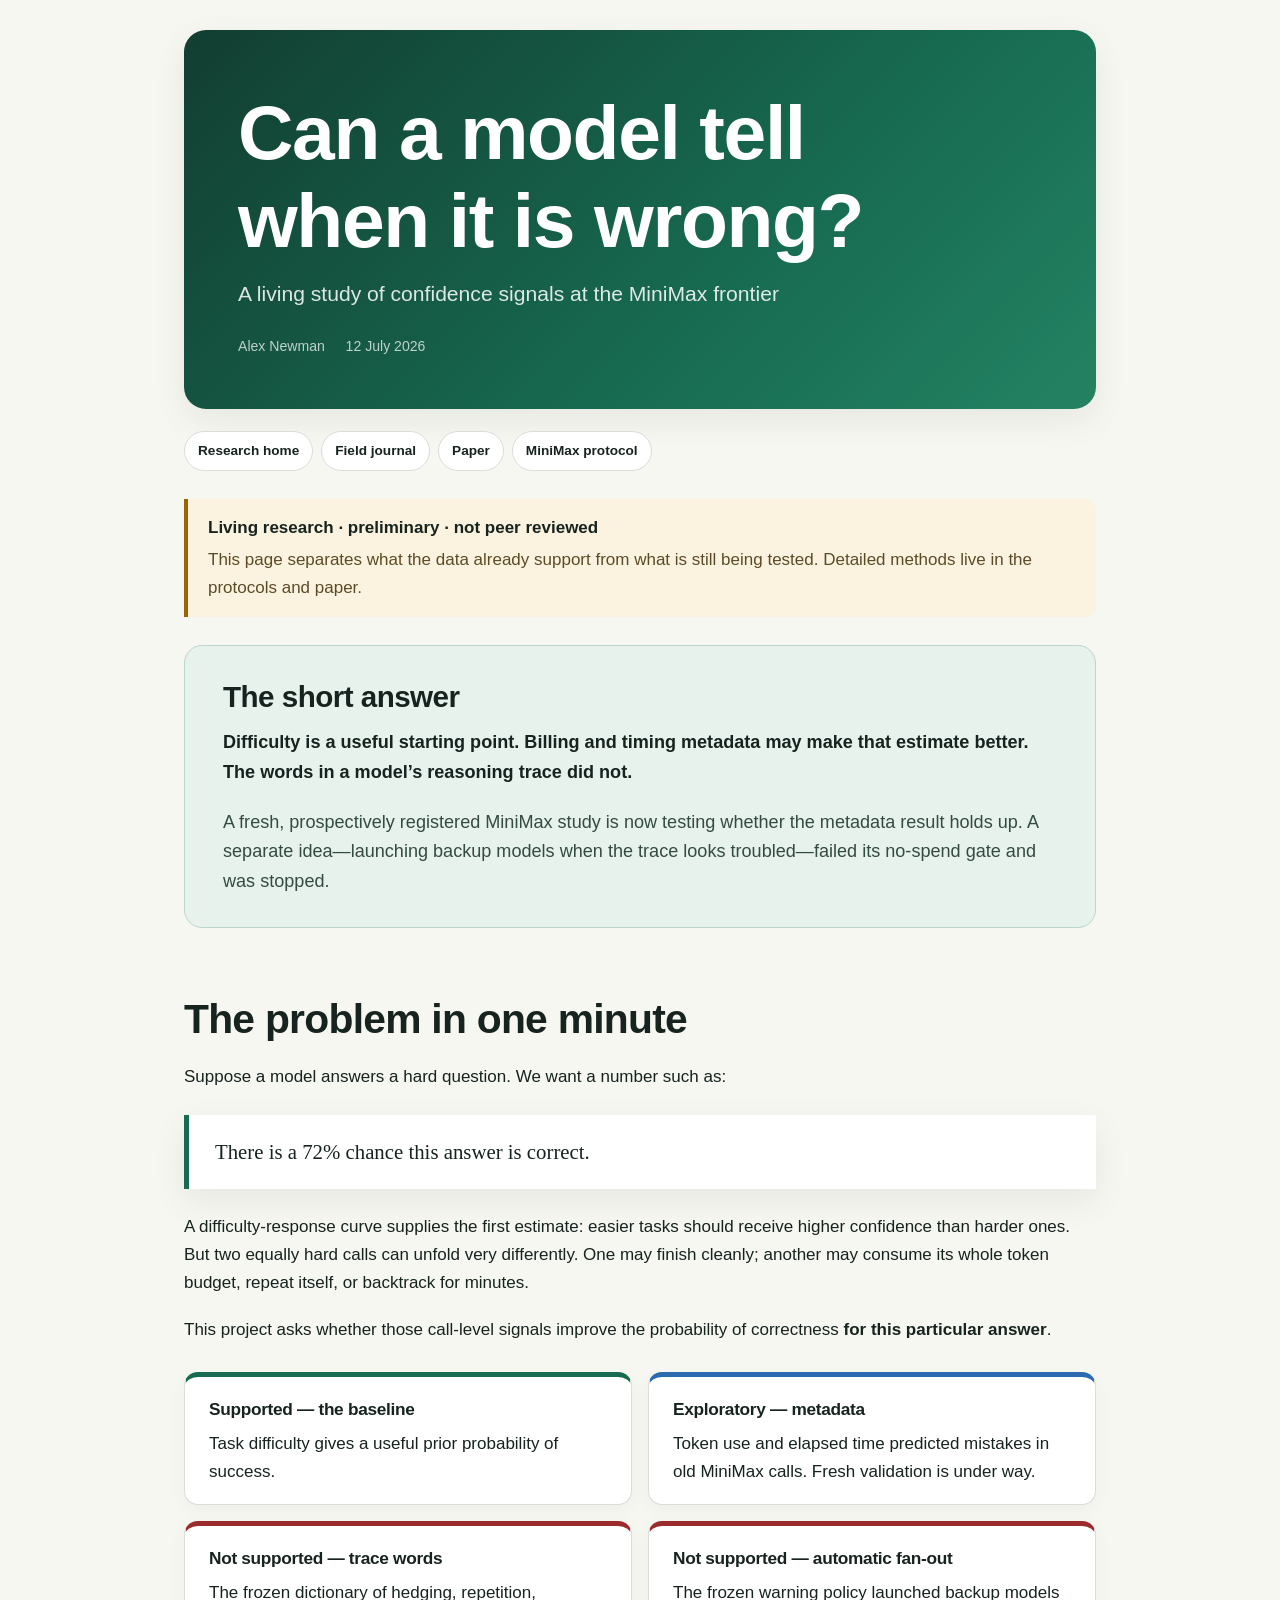
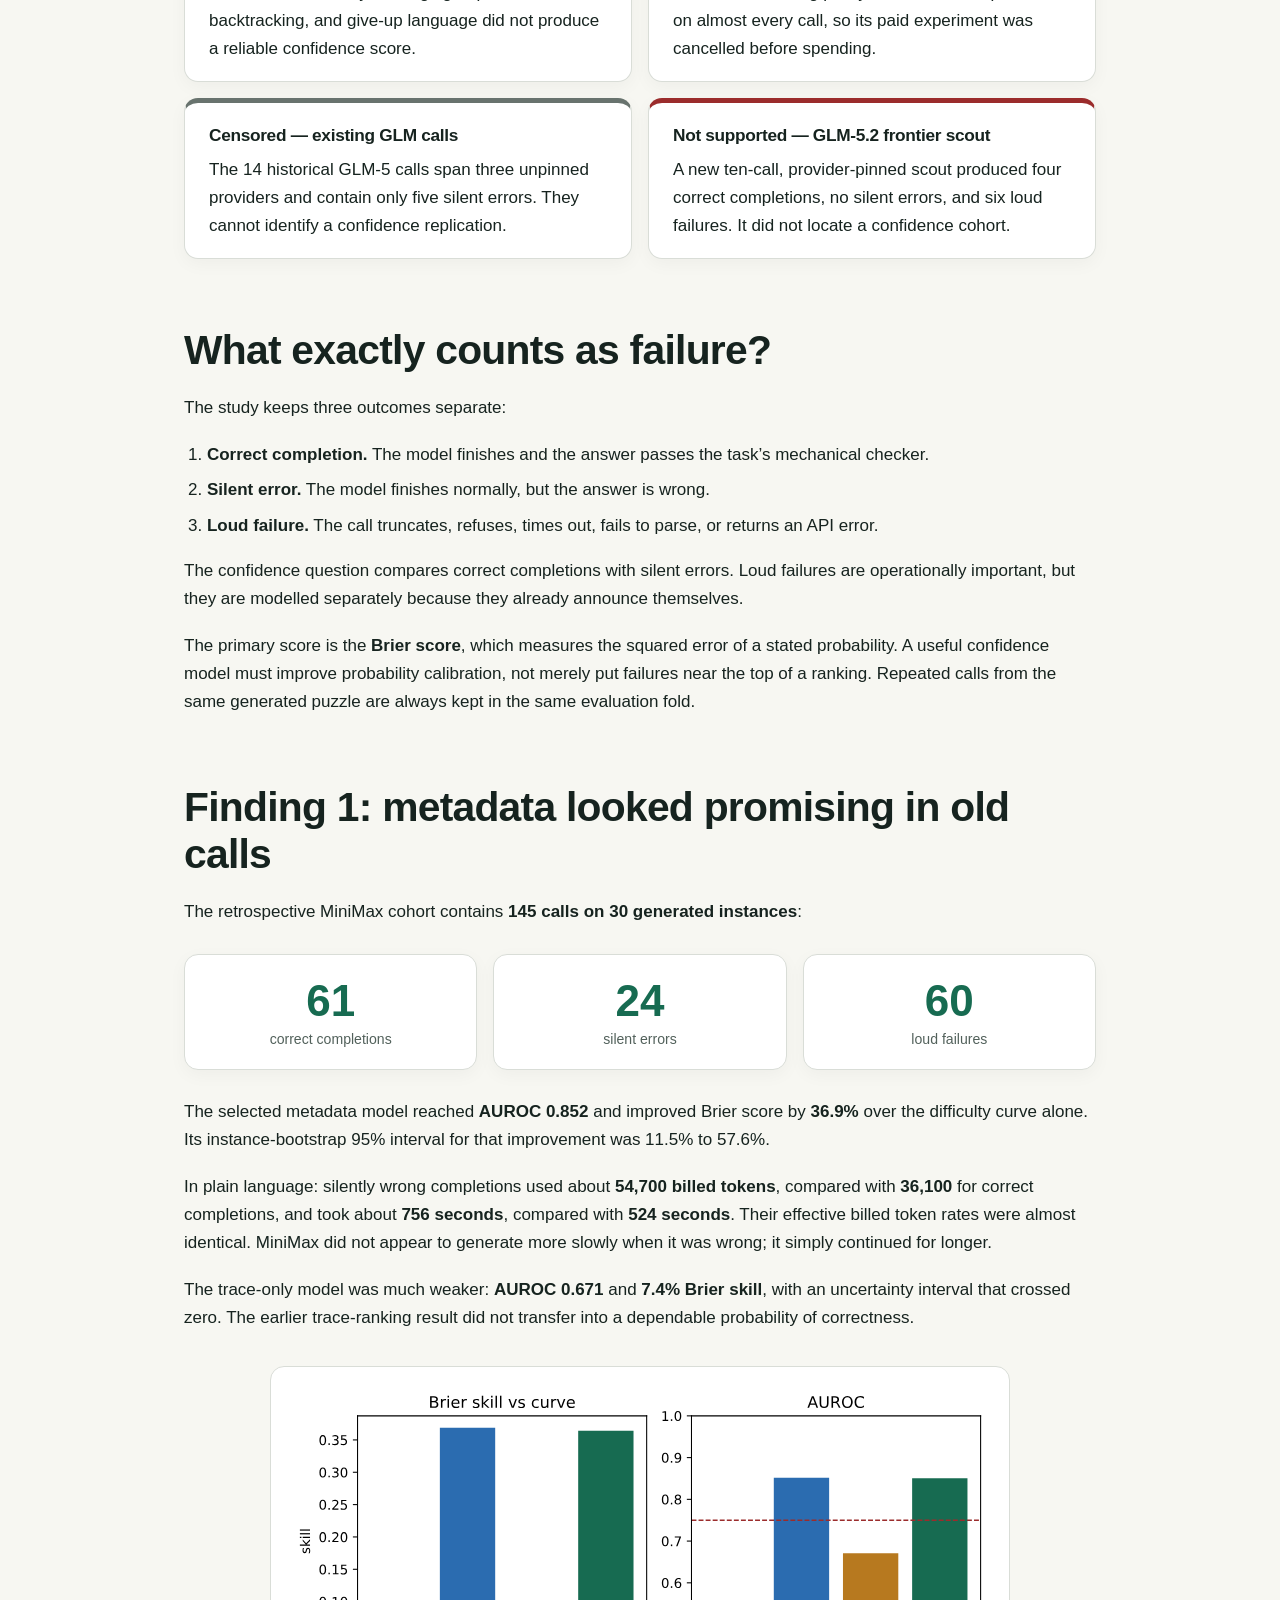
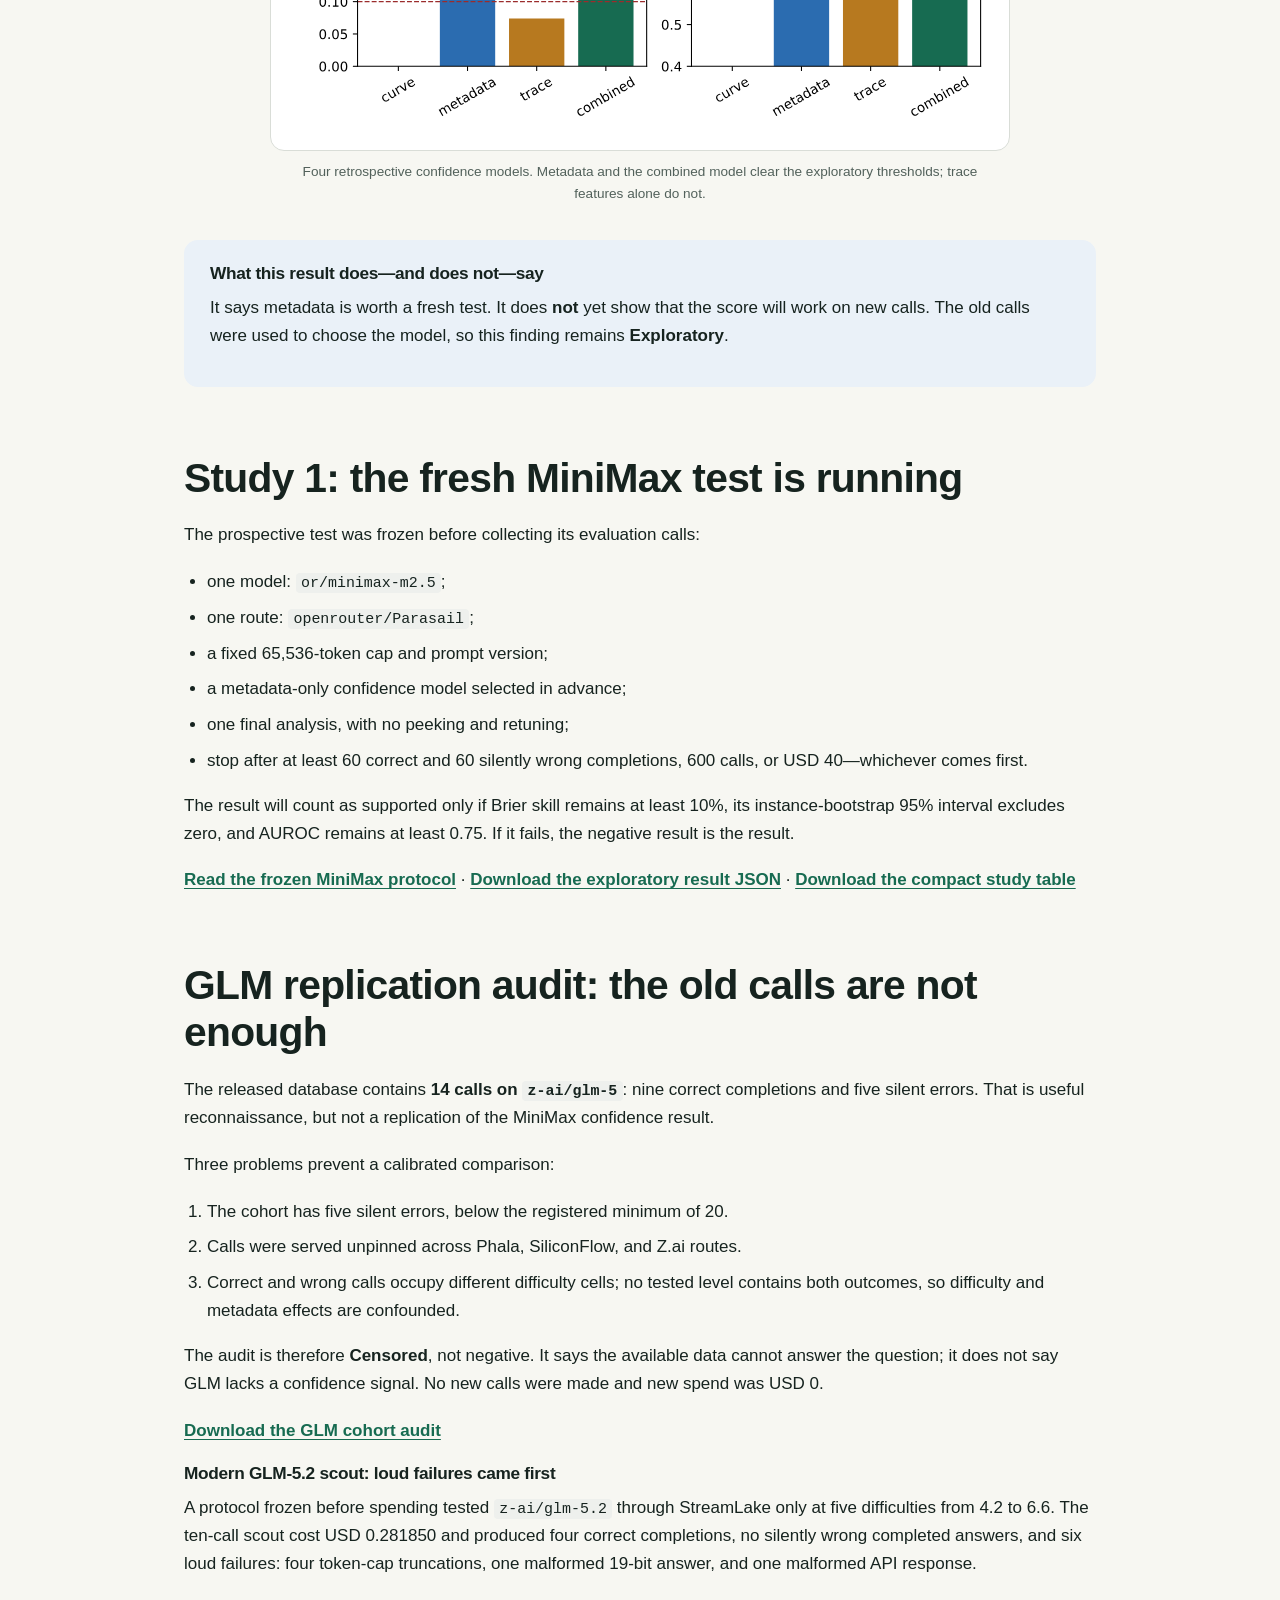
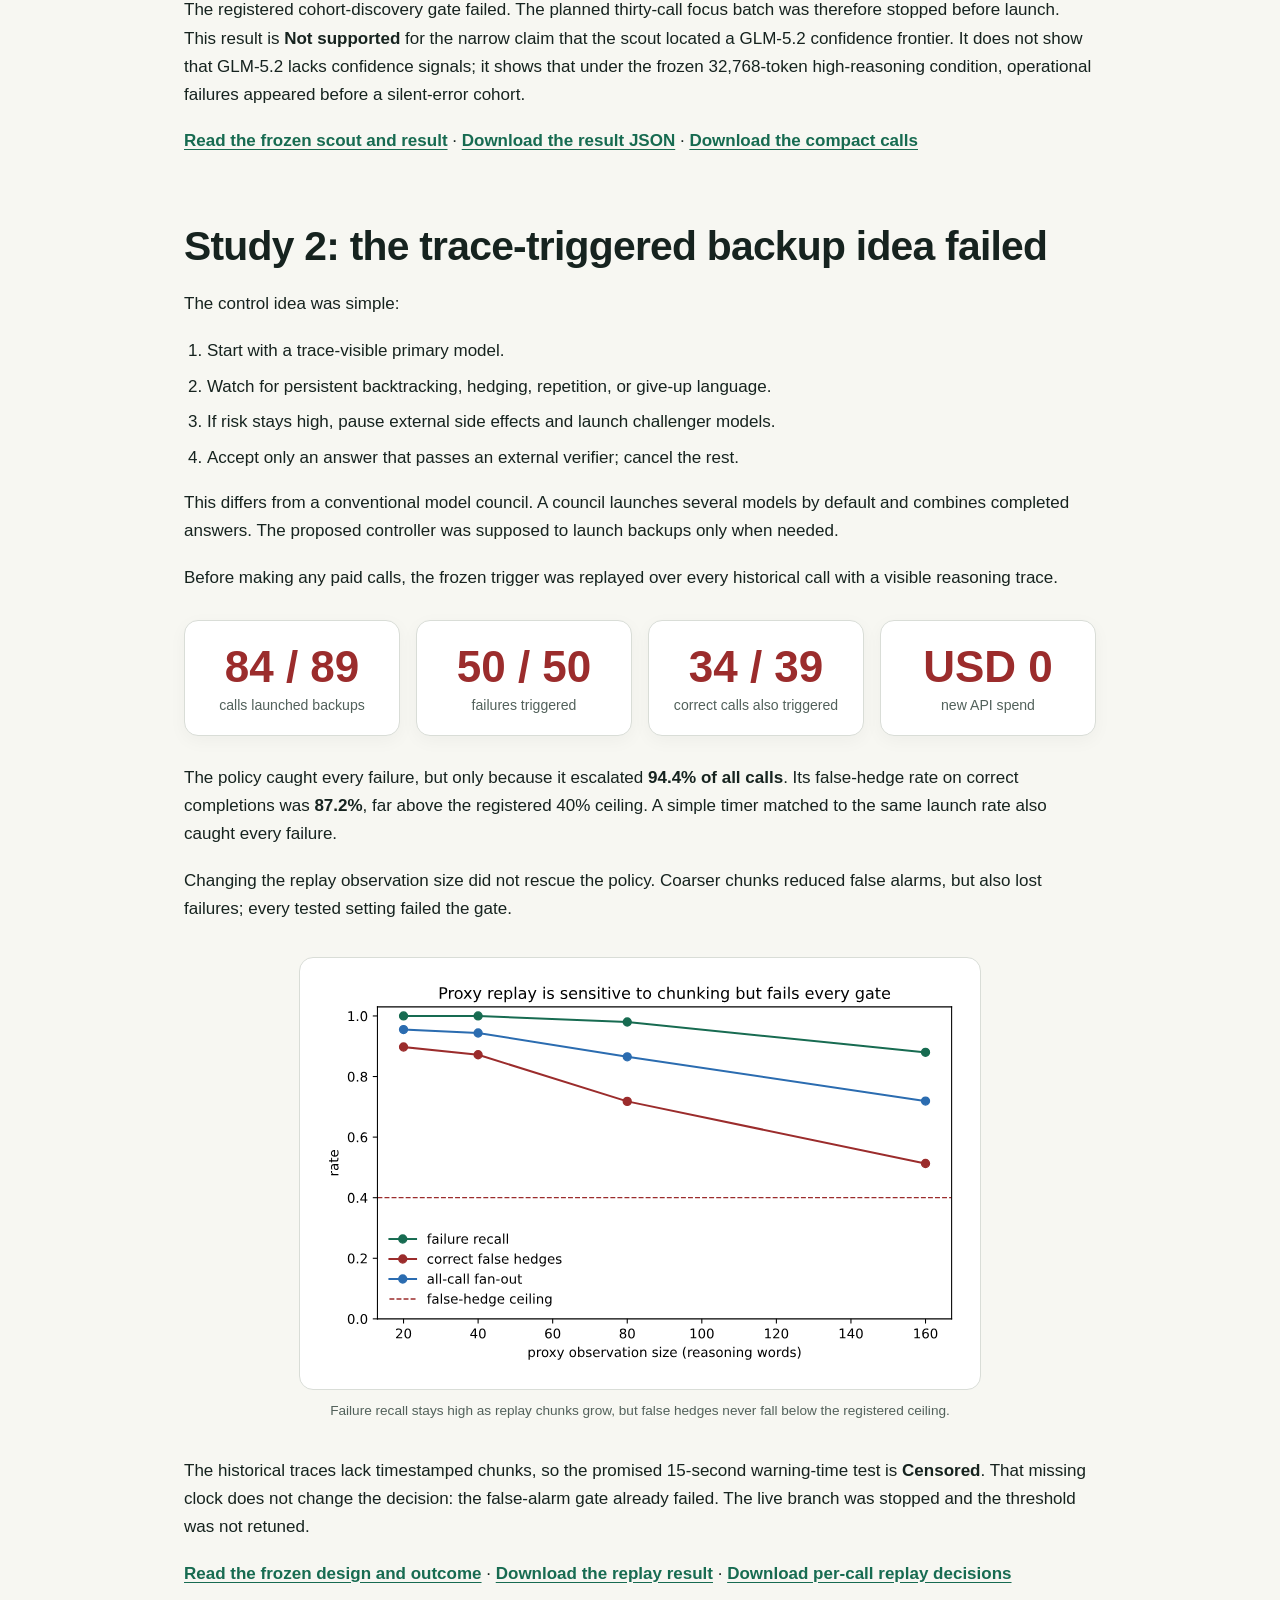
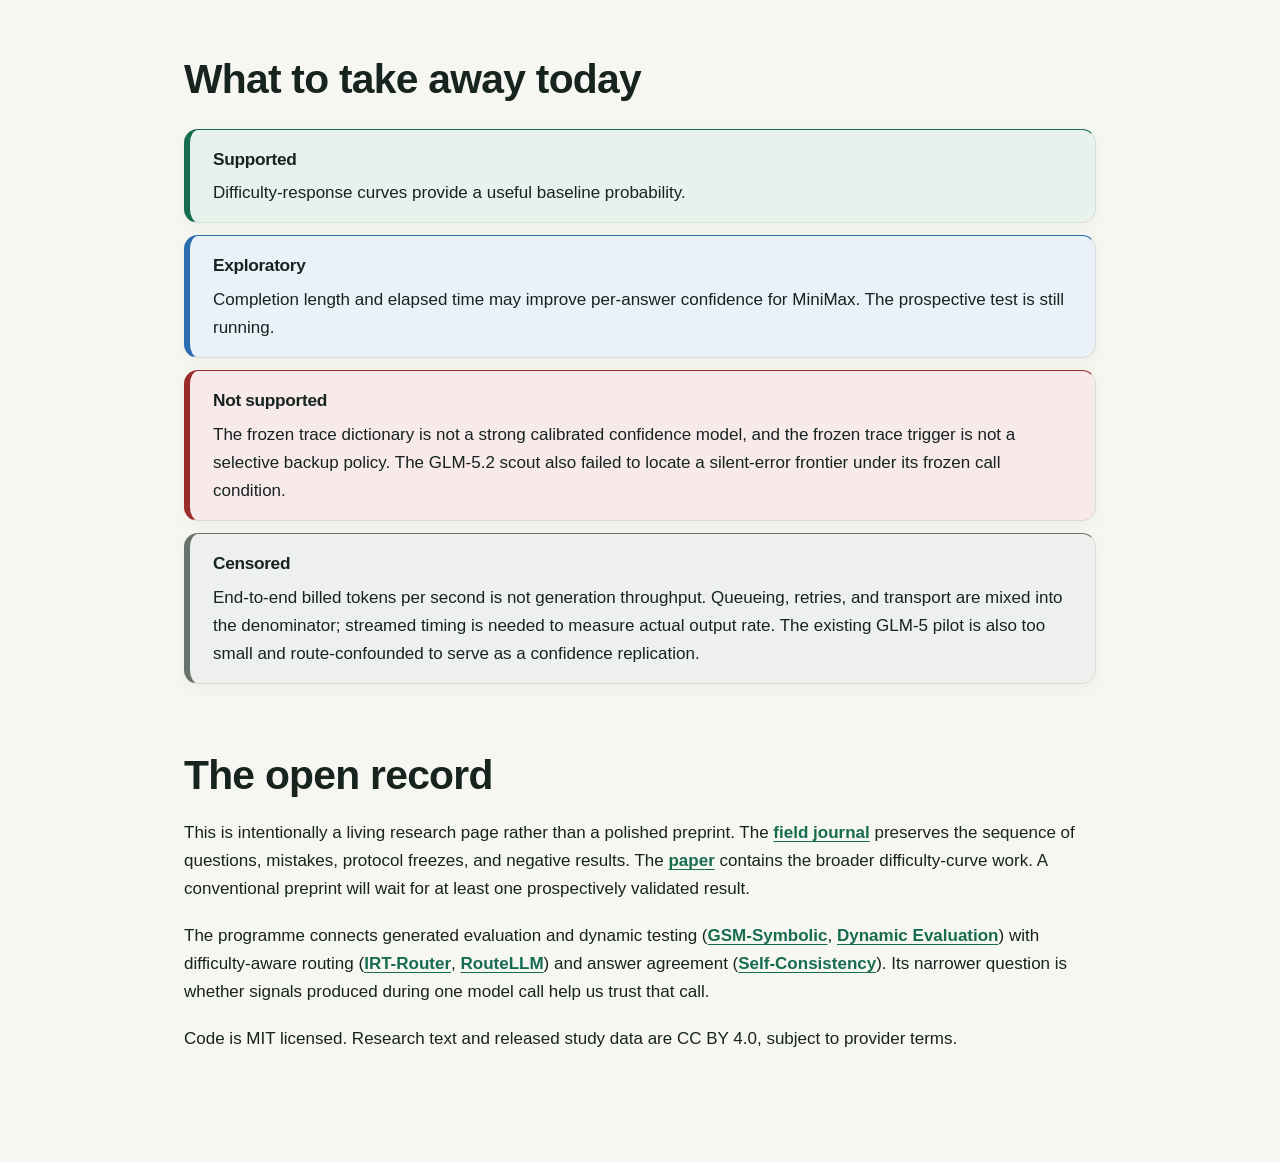
==== commit 0f77c366: "report stopped GLM 5.2 frontier scout" ====
--- a/docs/index.html
+++ b/docs/index.html
@@ -248,6 +248,12 @@
 <p>The 14 historical GLM-5 calls span three unpinned providers and
 contain only five silent errors. They cannot identify a confidence
 replication.</p>
+</section>
+<section id="not-supported-glm-5.2-frontier-scout" class="summary-card not-supported">
+<h3>Not supported — GLM-5.2 frontier scout</h3>
+<p>A new ten-call, provider-pinned scout produced four correct
+completions, no silent errors, and six loud failures. It did not locate
+a confidence cohort.</p>
 </section>
 </div>
 <h2 id="what-exactly-counts-as-failure">What exactly counts as
@@ -358,6 +364,25 @@
 0.</p>
 <p><a href="data/glm-existing-data-audit.json">Download the GLM cohort
 audit</a></p>
+<h3 id="modern-glm-5.2-scout-loud-failures-came-first">Modern GLM-5.2
+scout: loud failures came first</h3>
+<p>A protocol frozen before spending tested <code>z-ai/glm-5.2</code>
+through StreamLake only at five difficulties from 4.2 to 6.6. The
+ten-call scout cost USD 0.281850 and produced four correct completions,
+no silently wrong completed answers, and six loud failures: four
+token-cap truncations, one malformed 19-bit answer, and one malformed
+API response.</p>
+<p>The registered cohort-discovery gate failed. The planned thirty-call
+focus batch was therefore stopped before launch. This result is
+<strong>Not supported</strong> for the narrow claim that the scout
+located a GLM-5.2 confidence frontier. It does not show that GLM-5.2
+lacks confidence signals; it shows that under the frozen 32,768-token
+high-reasoning condition, operational failures appeared before a
+silent-error cohort.</p>
+<p><a href="glm-5.2-frontier-pilot.html">Read the frozen scout and
+result</a> · <a href="data/glm-5.2-frontier-scout-v1.json">Download the
+result JSON</a> · <a href="data/glm-5.2-frontier-scout-v1/calls.jsonl.gz">Download the
+compact calls</a></p>
 <h2 id="study-2-the-trace-triggered-backup-idea-failed">Study 2: the
 trace-triggered backup idea failed</h2>
 <p>The control idea was simple:</p>
@@ -429,8 +454,9 @@
 <section id="not-supported" class="claim not-supported">
 <h3>Not supported</h3>
 <p>The frozen trace dictionary is not a strong calibrated confidence
-model, and the frozen trace trigger is not a selective backup
-policy.</p>
+model, and the frozen trace trigger is not a selective backup policy.
+The GLM-5.2 scout also failed to locate a silent-error frontier under
+its frozen call condition.</p>
 </section>
 <section id="censored" class="claim censored">
 <h3>Censored</h3>
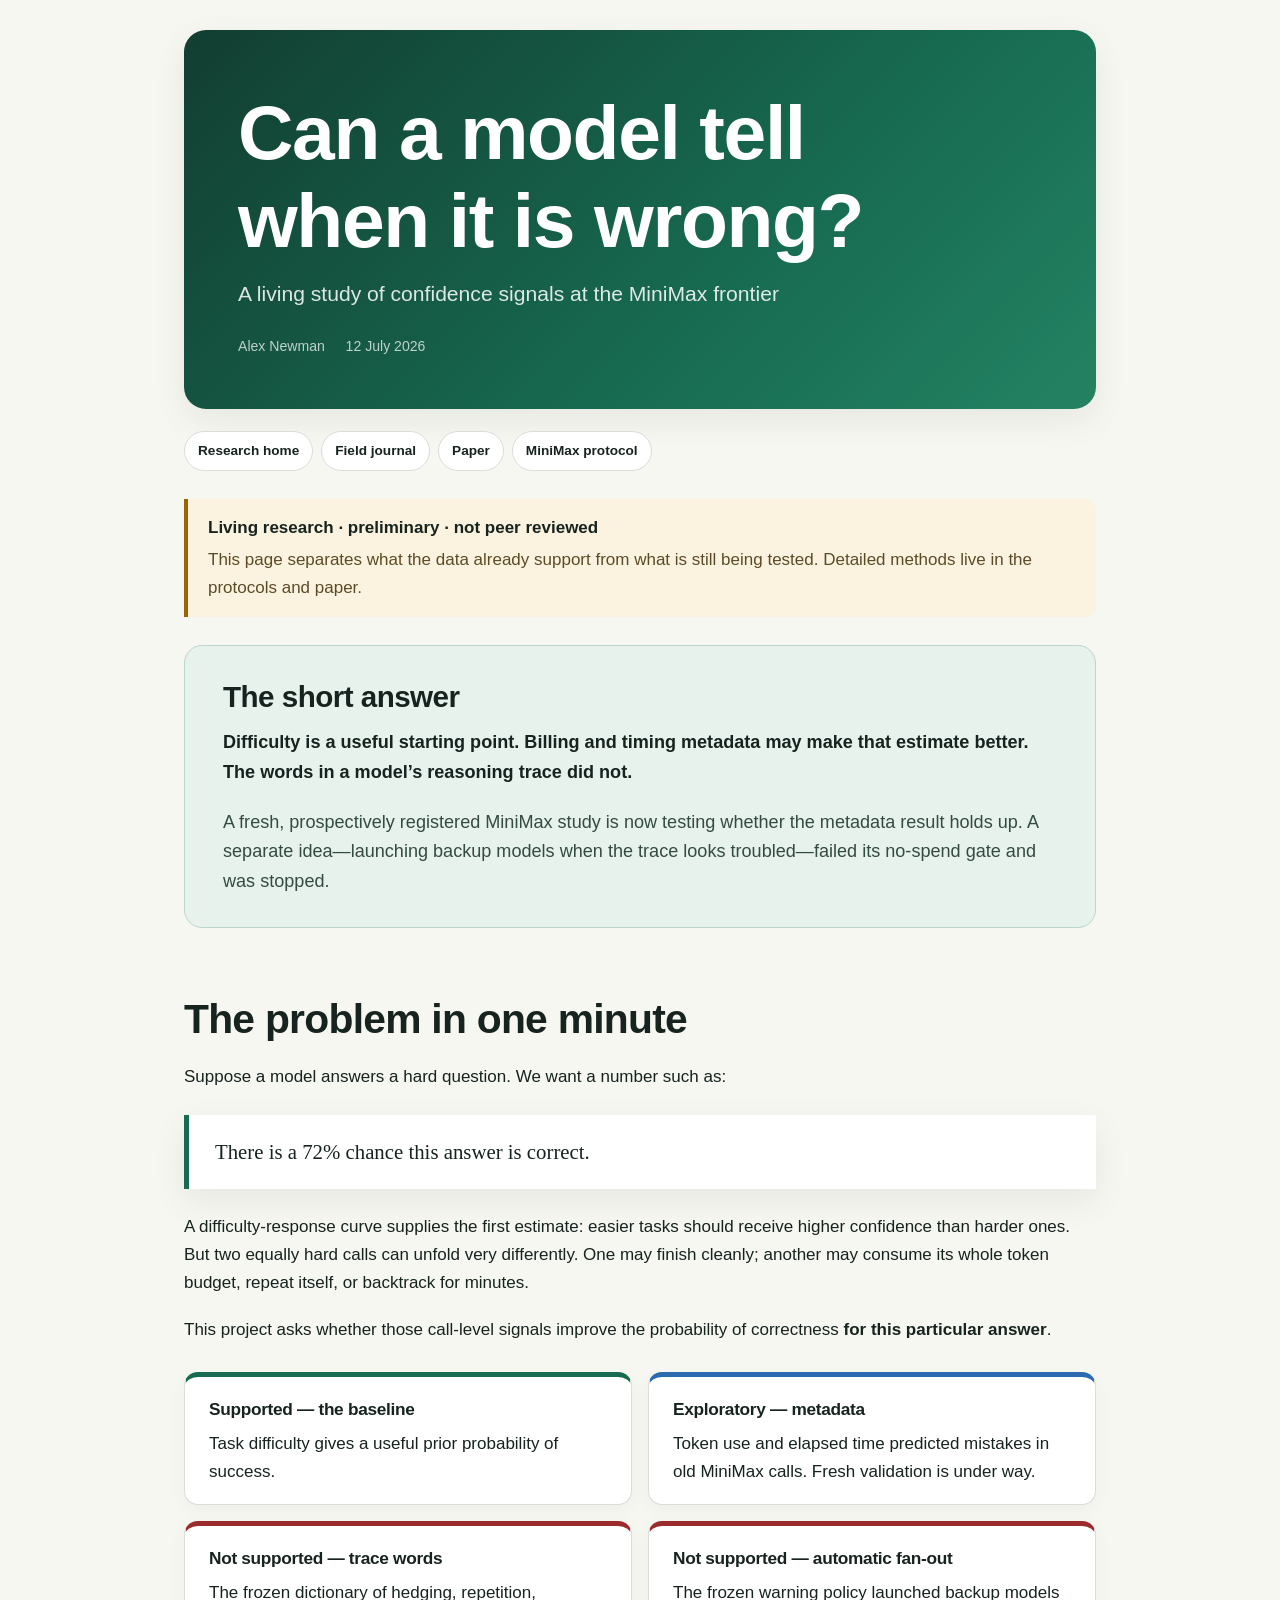
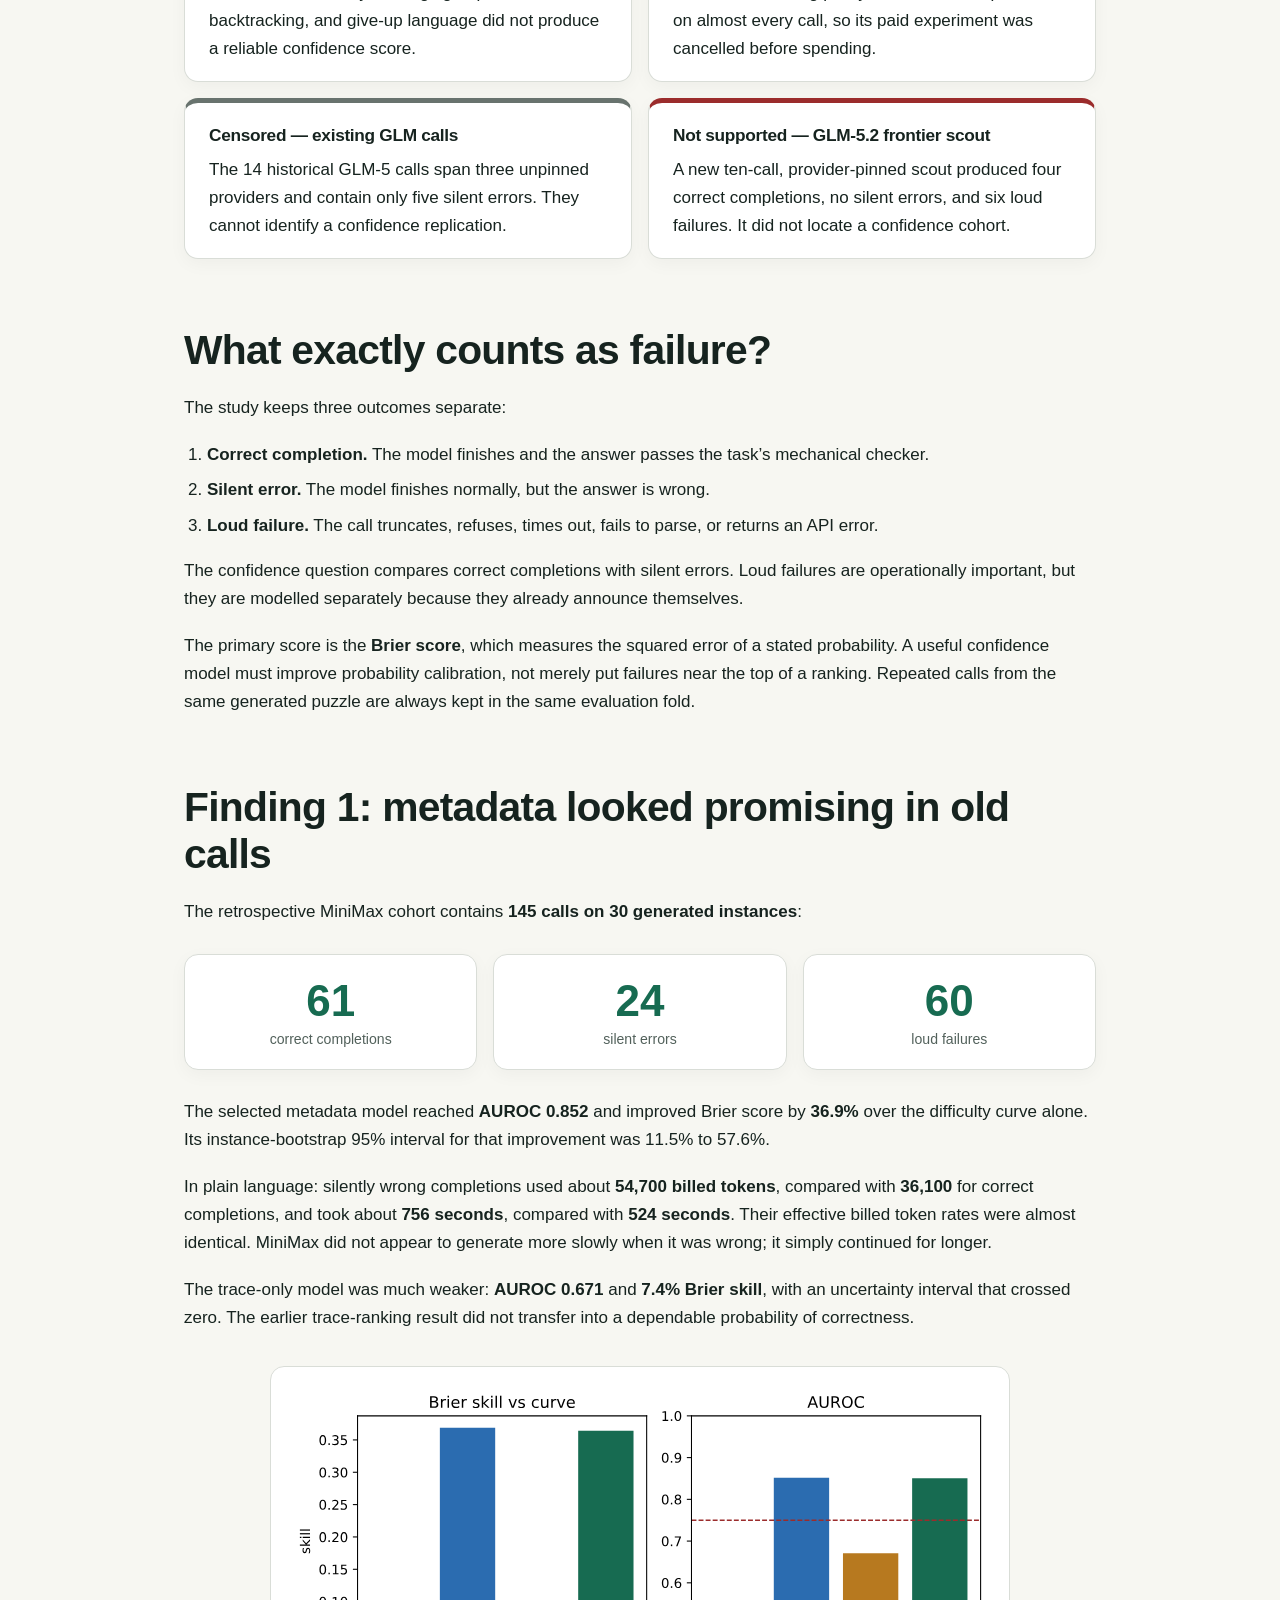
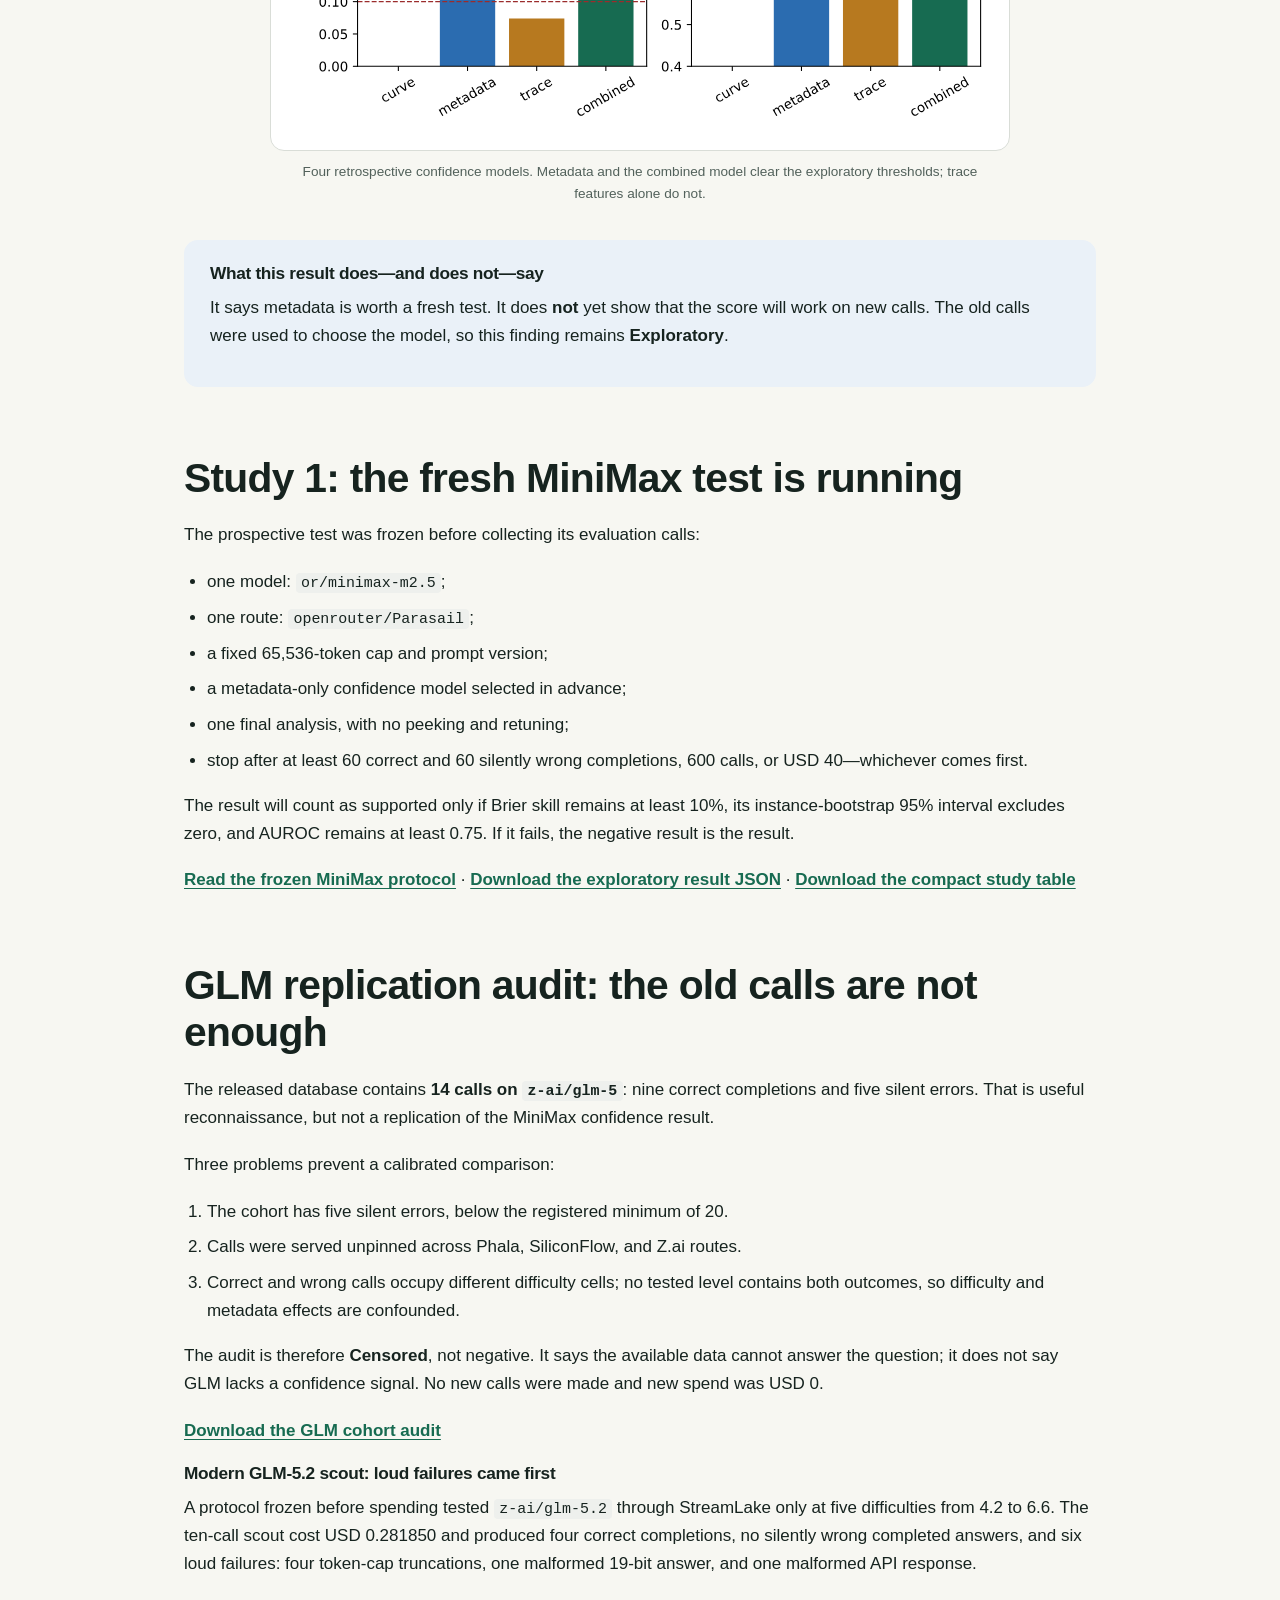
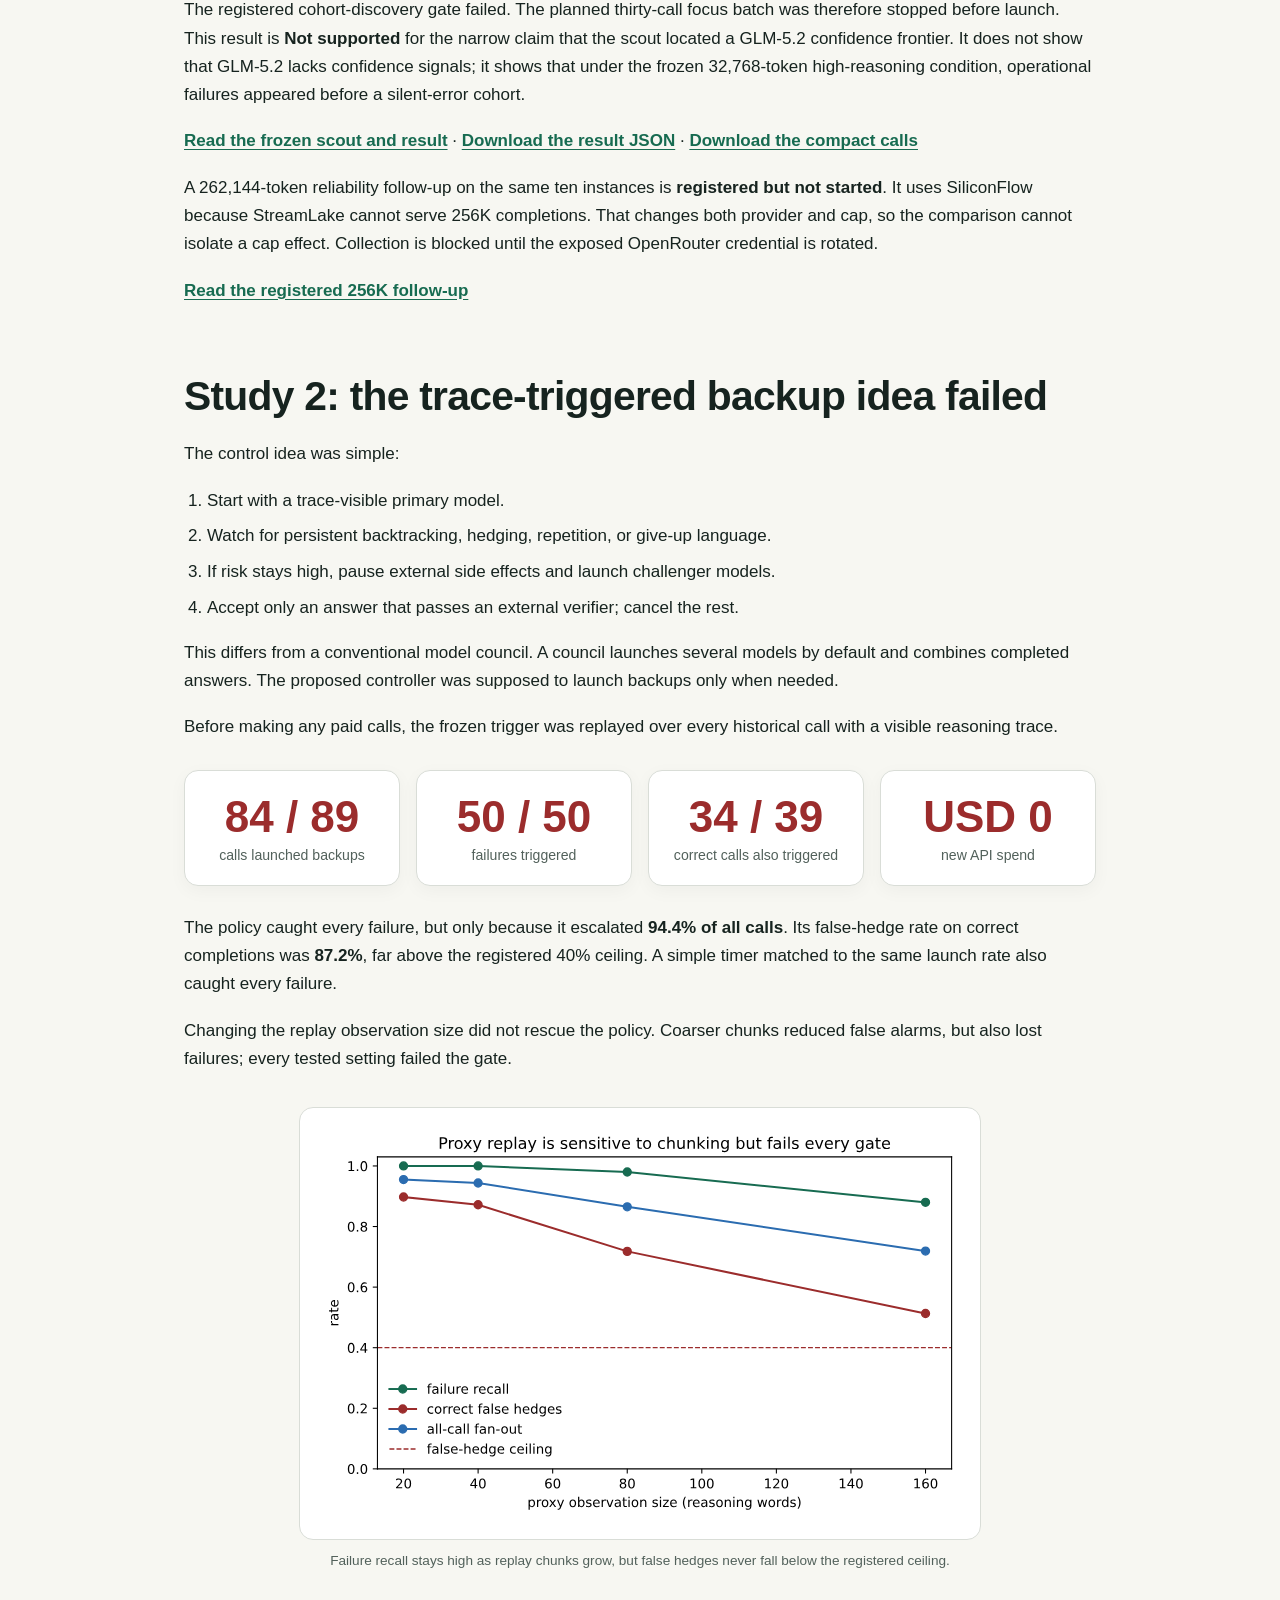
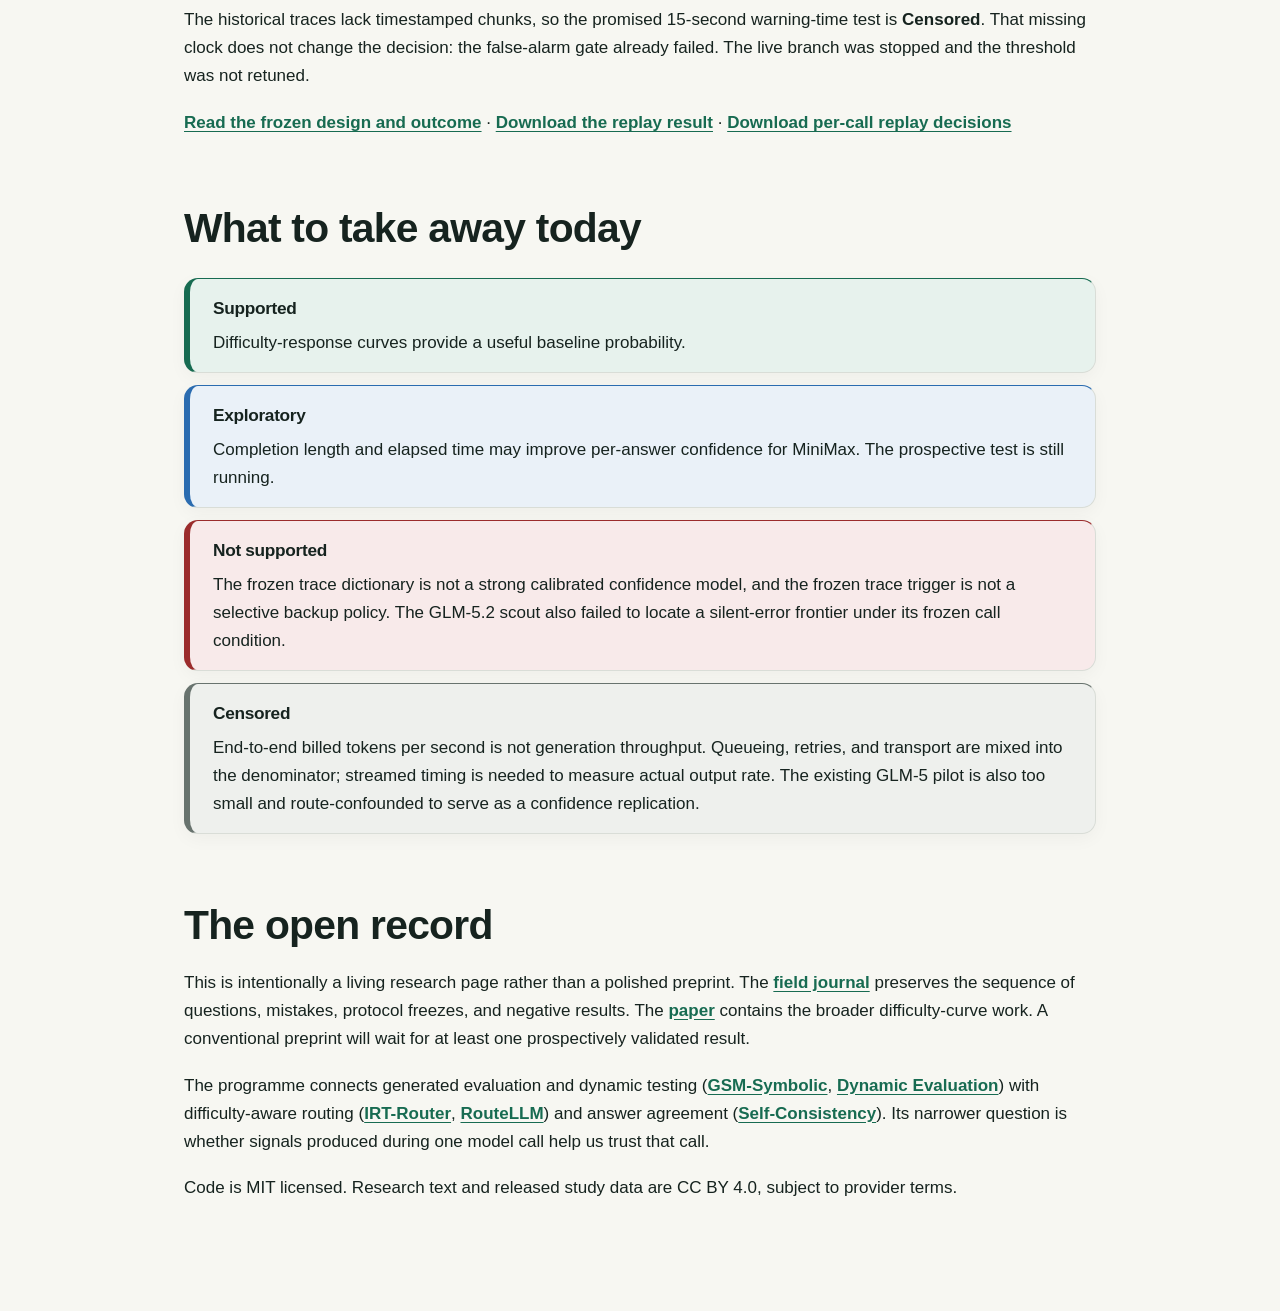
==== commit 9d07d81f: "register GLM 5.2 256K follow-up" ====
--- a/docs/index.html
+++ b/docs/index.html
@@ -383,6 +383,13 @@
 result</a> · <a href="data/glm-5.2-frontier-scout-v1.json">Download the
 result JSON</a> · <a href="data/glm-5.2-frontier-scout-v1/calls.jsonl.gz">Download the
 compact calls</a></p>
+<p>A 262,144-token reliability follow-up on the same ten instances is
+<strong>registered but not started</strong>. It uses SiliconFlow because
+StreamLake cannot serve 256K completions. That changes both provider and
+cap, so the comparison cannot isolate a cap effect. Collection is
+blocked until the exposed OpenRouter credential is rotated.</p>
+<p><a href="glm-5.2-frontier-256k-siliconflow.html">Read the registered
+256K follow-up</a></p>
 <h2 id="study-2-the-trace-triggered-backup-idea-failed">Study 2: the
 trace-triggered backup idea failed</h2>
 <p>The control idea was simple:</p>
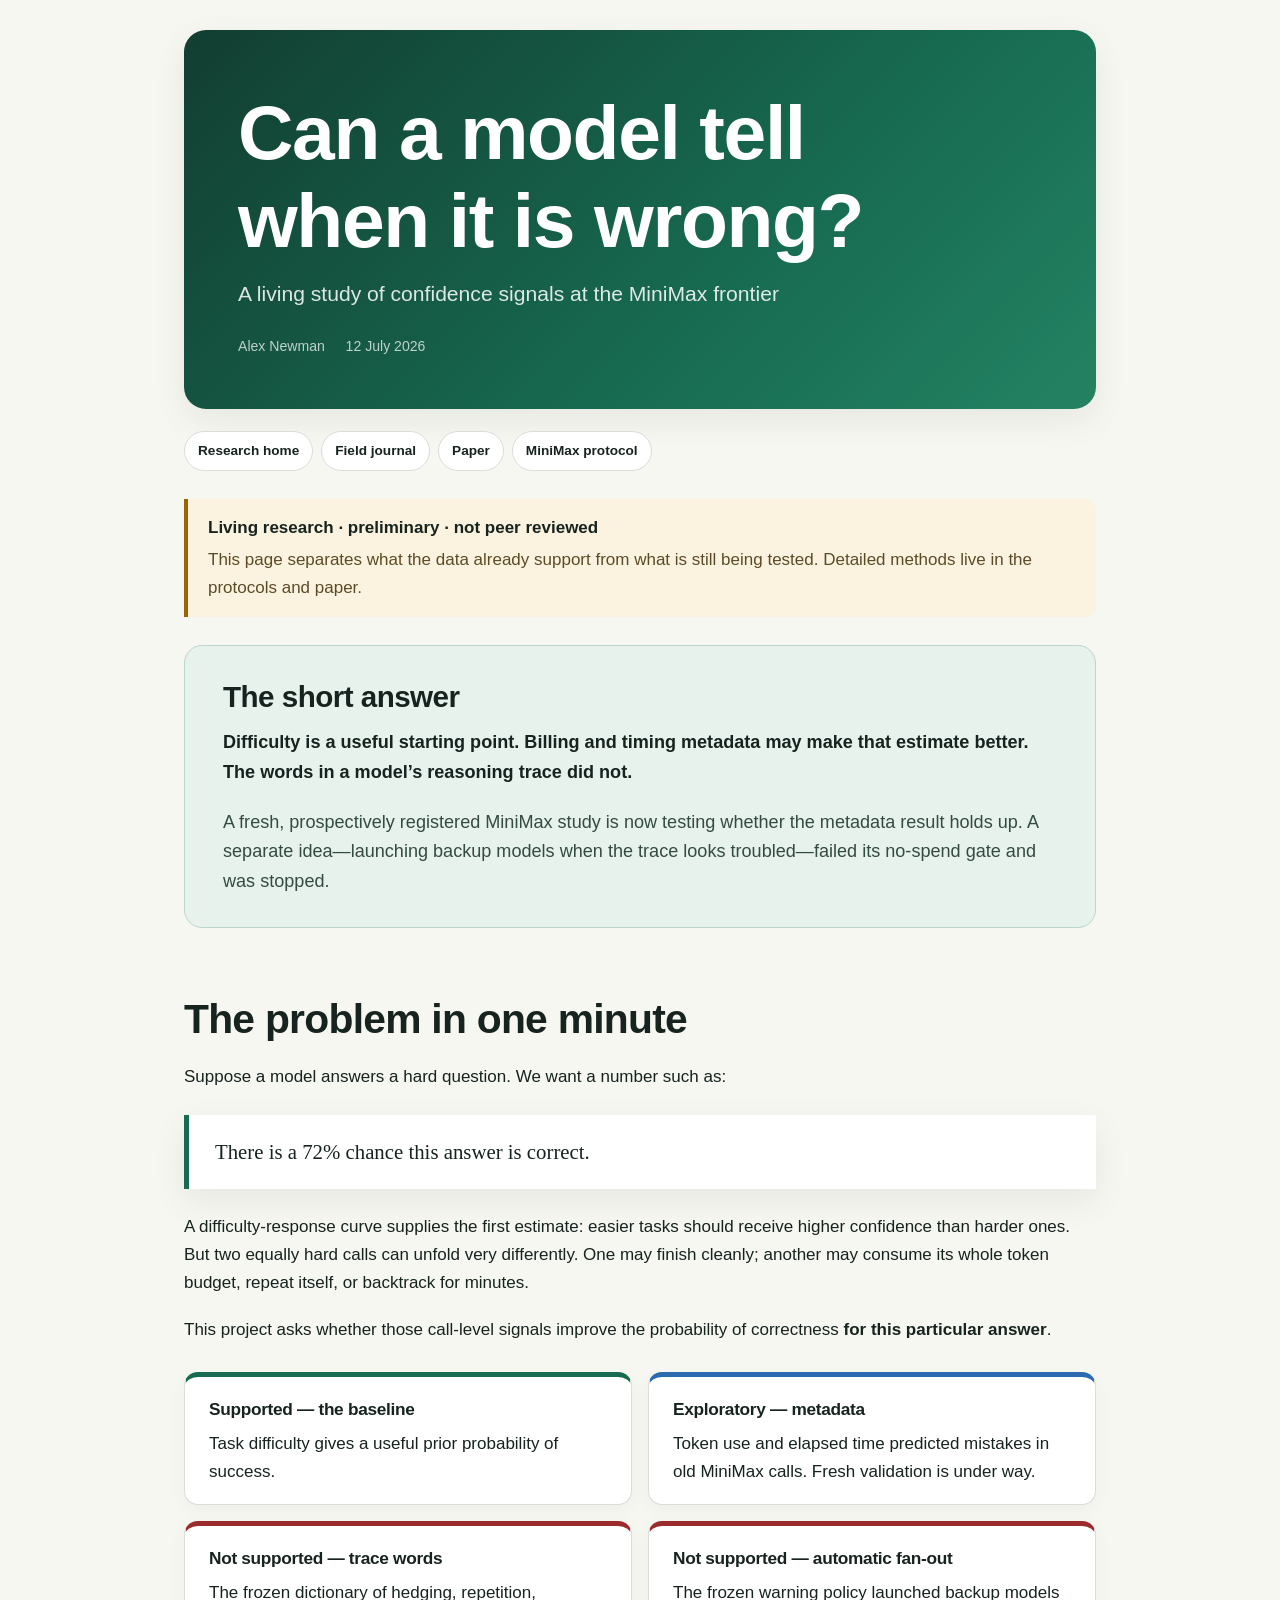
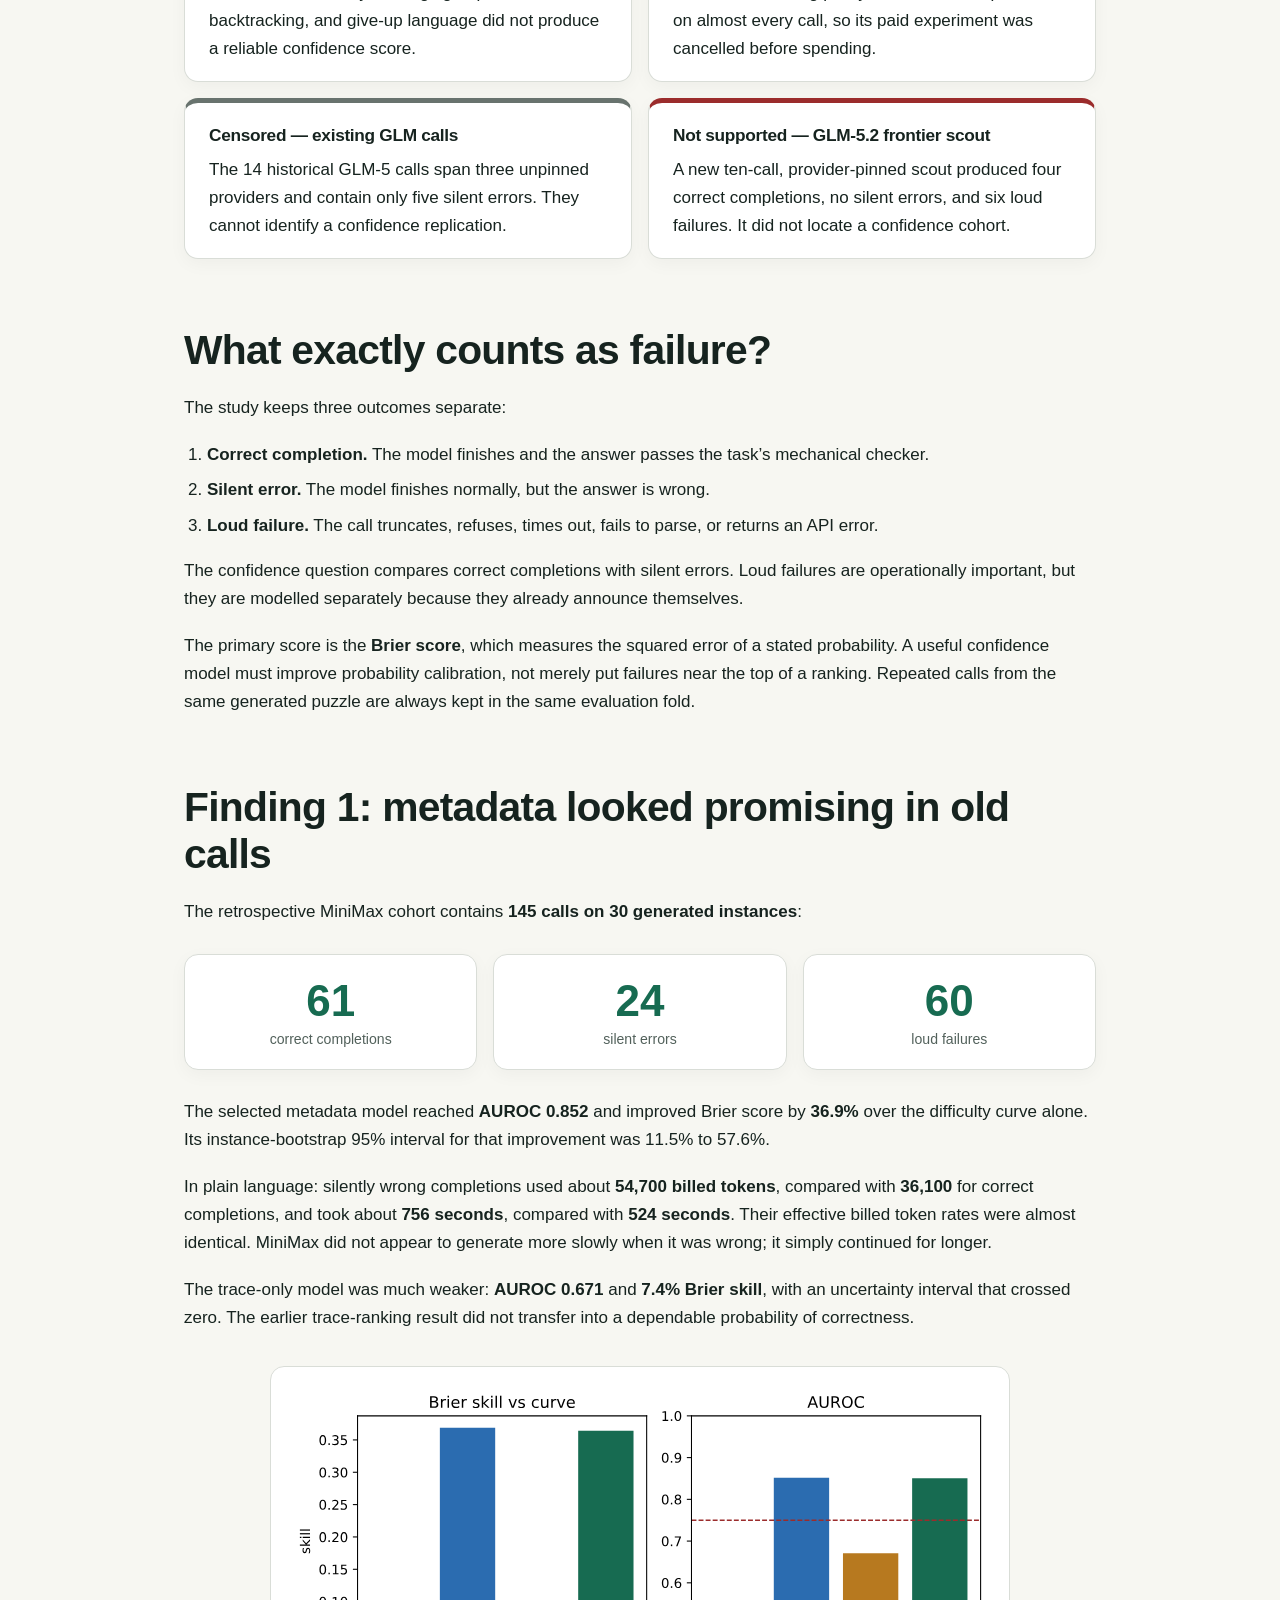
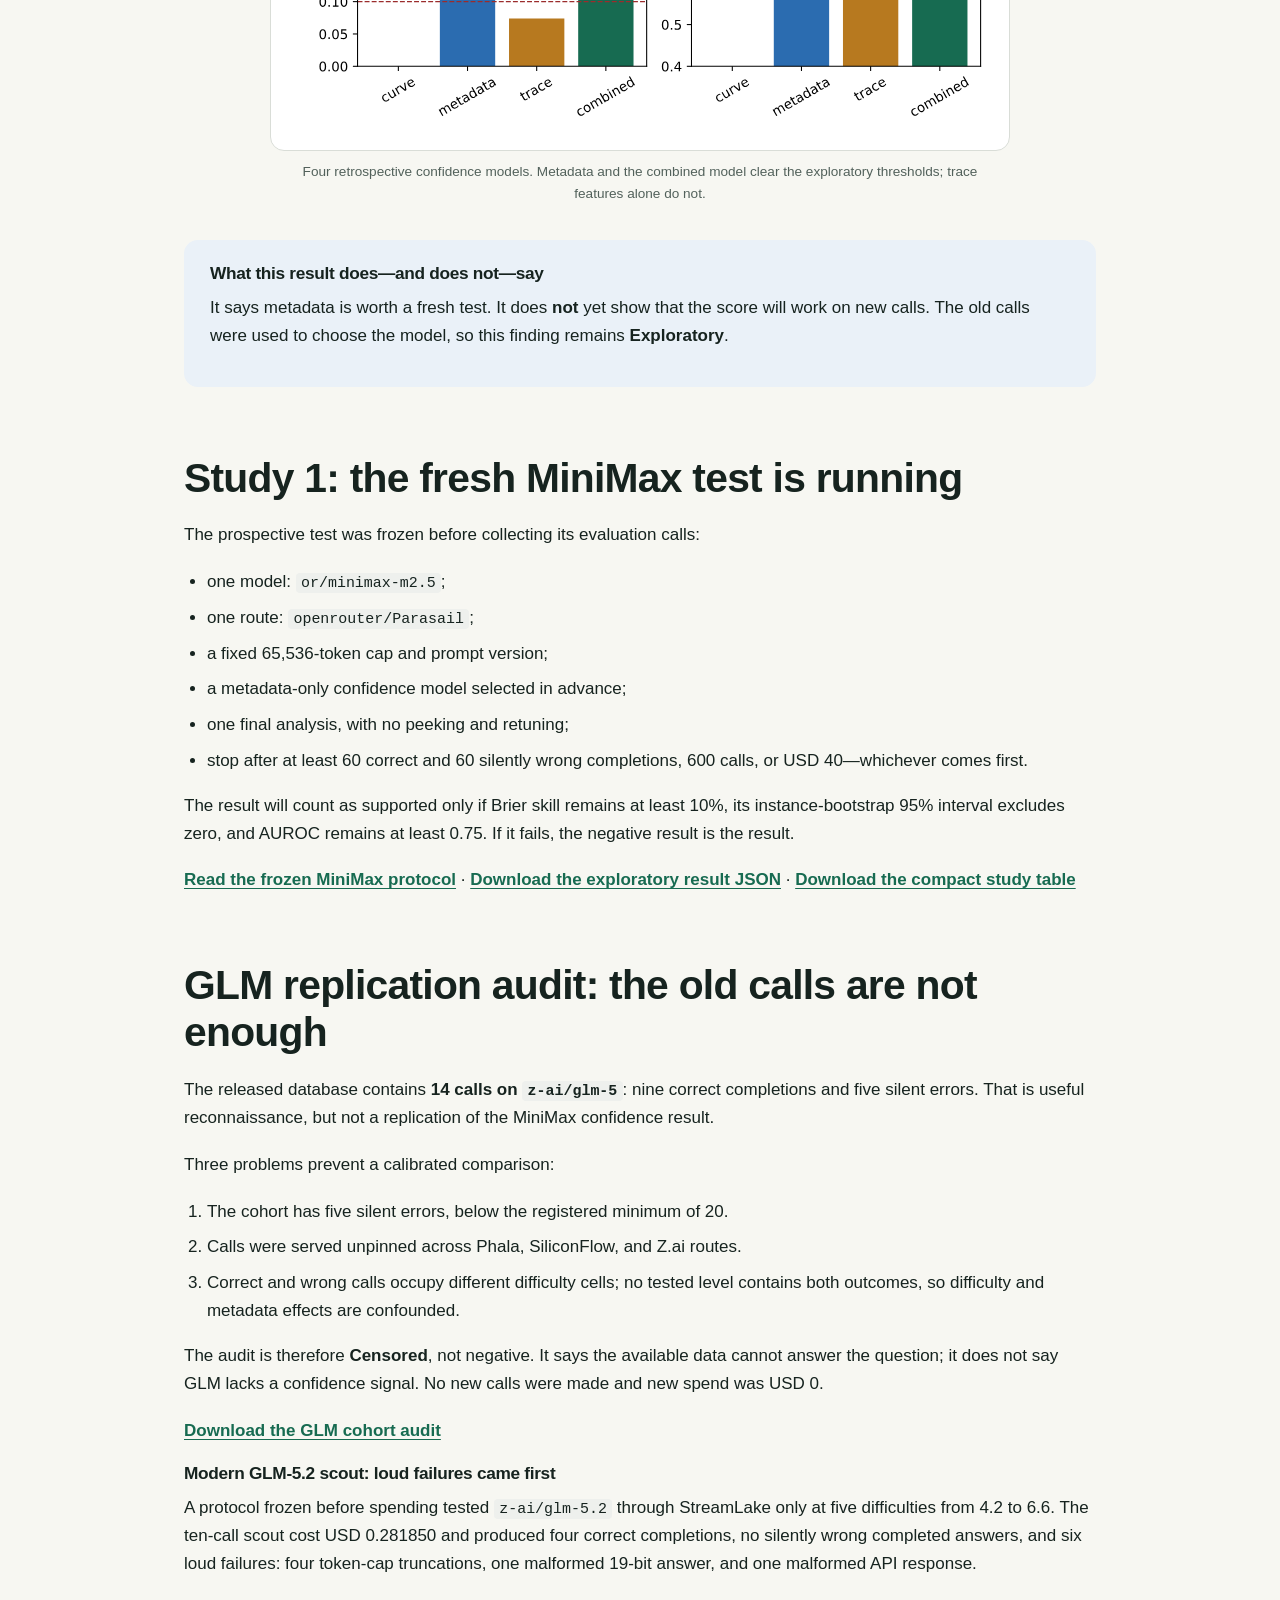
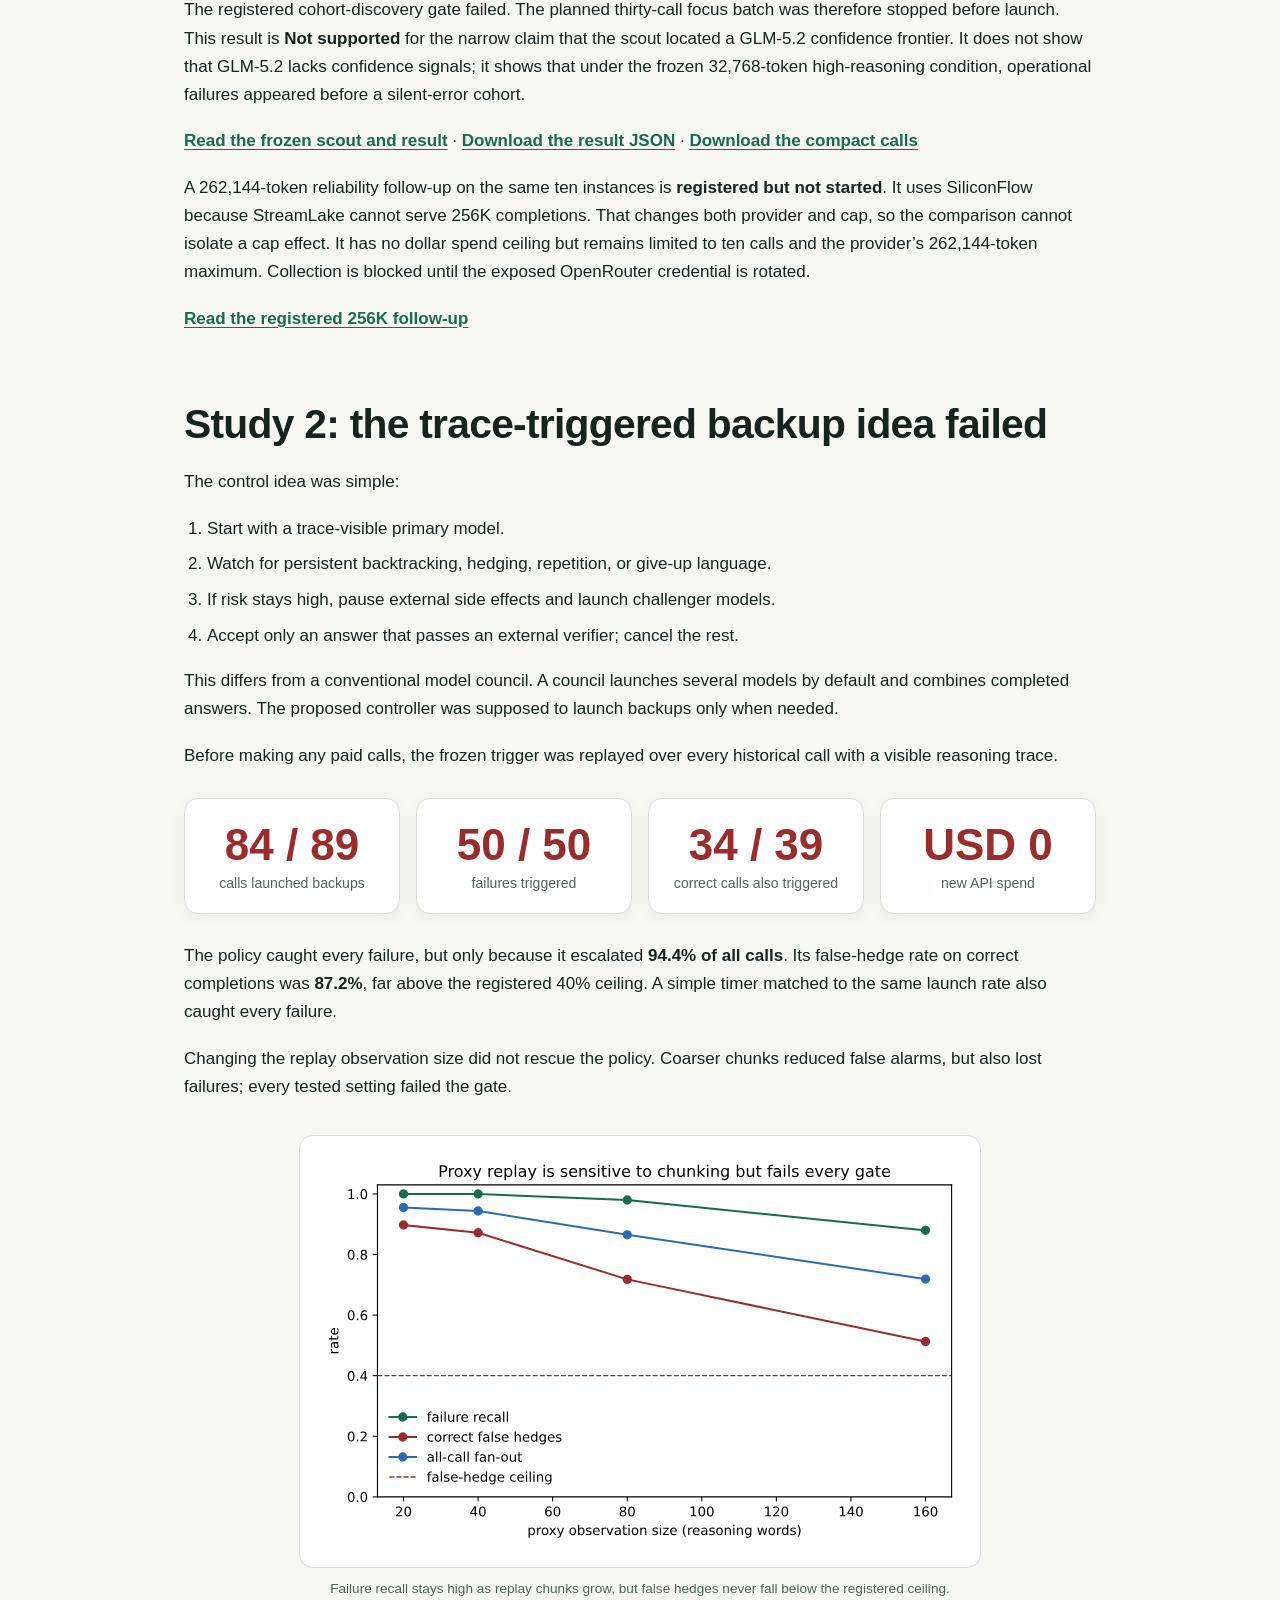
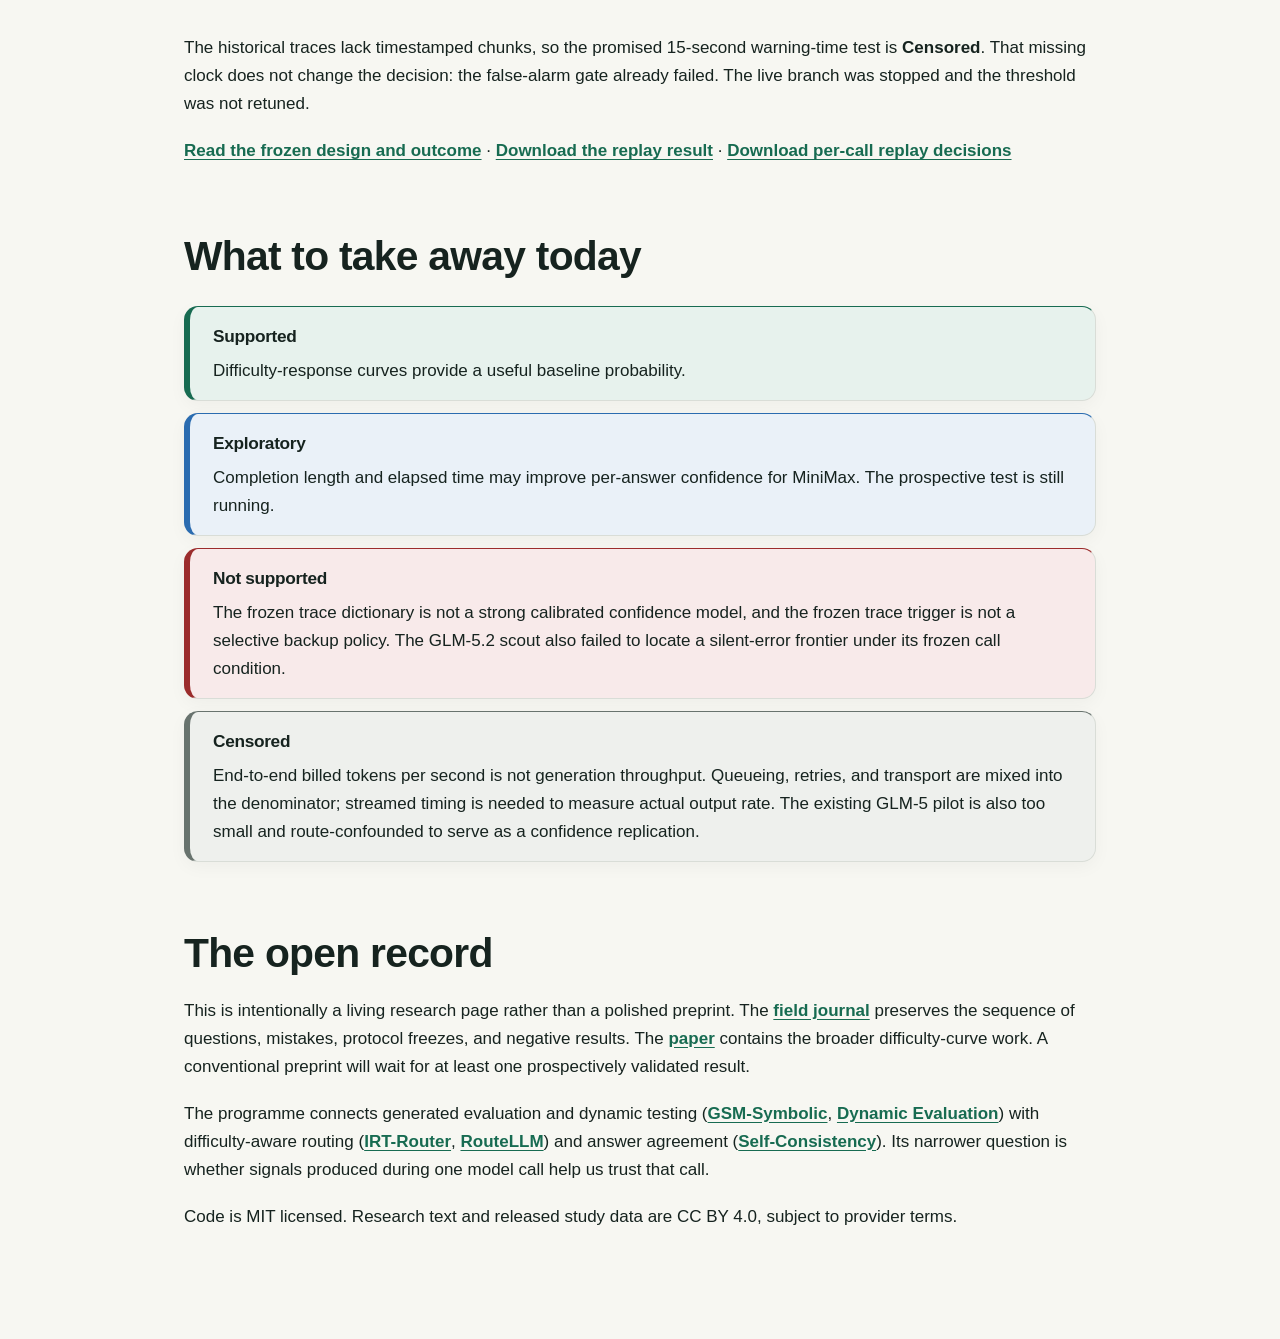
==== commit acef8661: "remove GLM follow-up spend ceiling" ====
--- a/docs/index.html
+++ b/docs/index.html
@@ -386,8 +386,10 @@
 <p>A 262,144-token reliability follow-up on the same ten instances is
 <strong>registered but not started</strong>. It uses SiliconFlow because
 StreamLake cannot serve 256K completions. That changes both provider and
-cap, so the comparison cannot isolate a cap effect. Collection is
-blocked until the exposed OpenRouter credential is rotated.</p>
+cap, so the comparison cannot isolate a cap effect. It has no dollar
+spend ceiling but remains limited to ten calls and the provider’s
+262,144-token maximum. Collection is blocked until the exposed
+OpenRouter credential is rotated.</p>
 <p><a href="glm-5.2-frontier-256k-siliconflow.html">Read the registered
 256K follow-up</a></p>
 <h2 id="study-2-the-trace-triggered-backup-idea-failed">Study 2: the
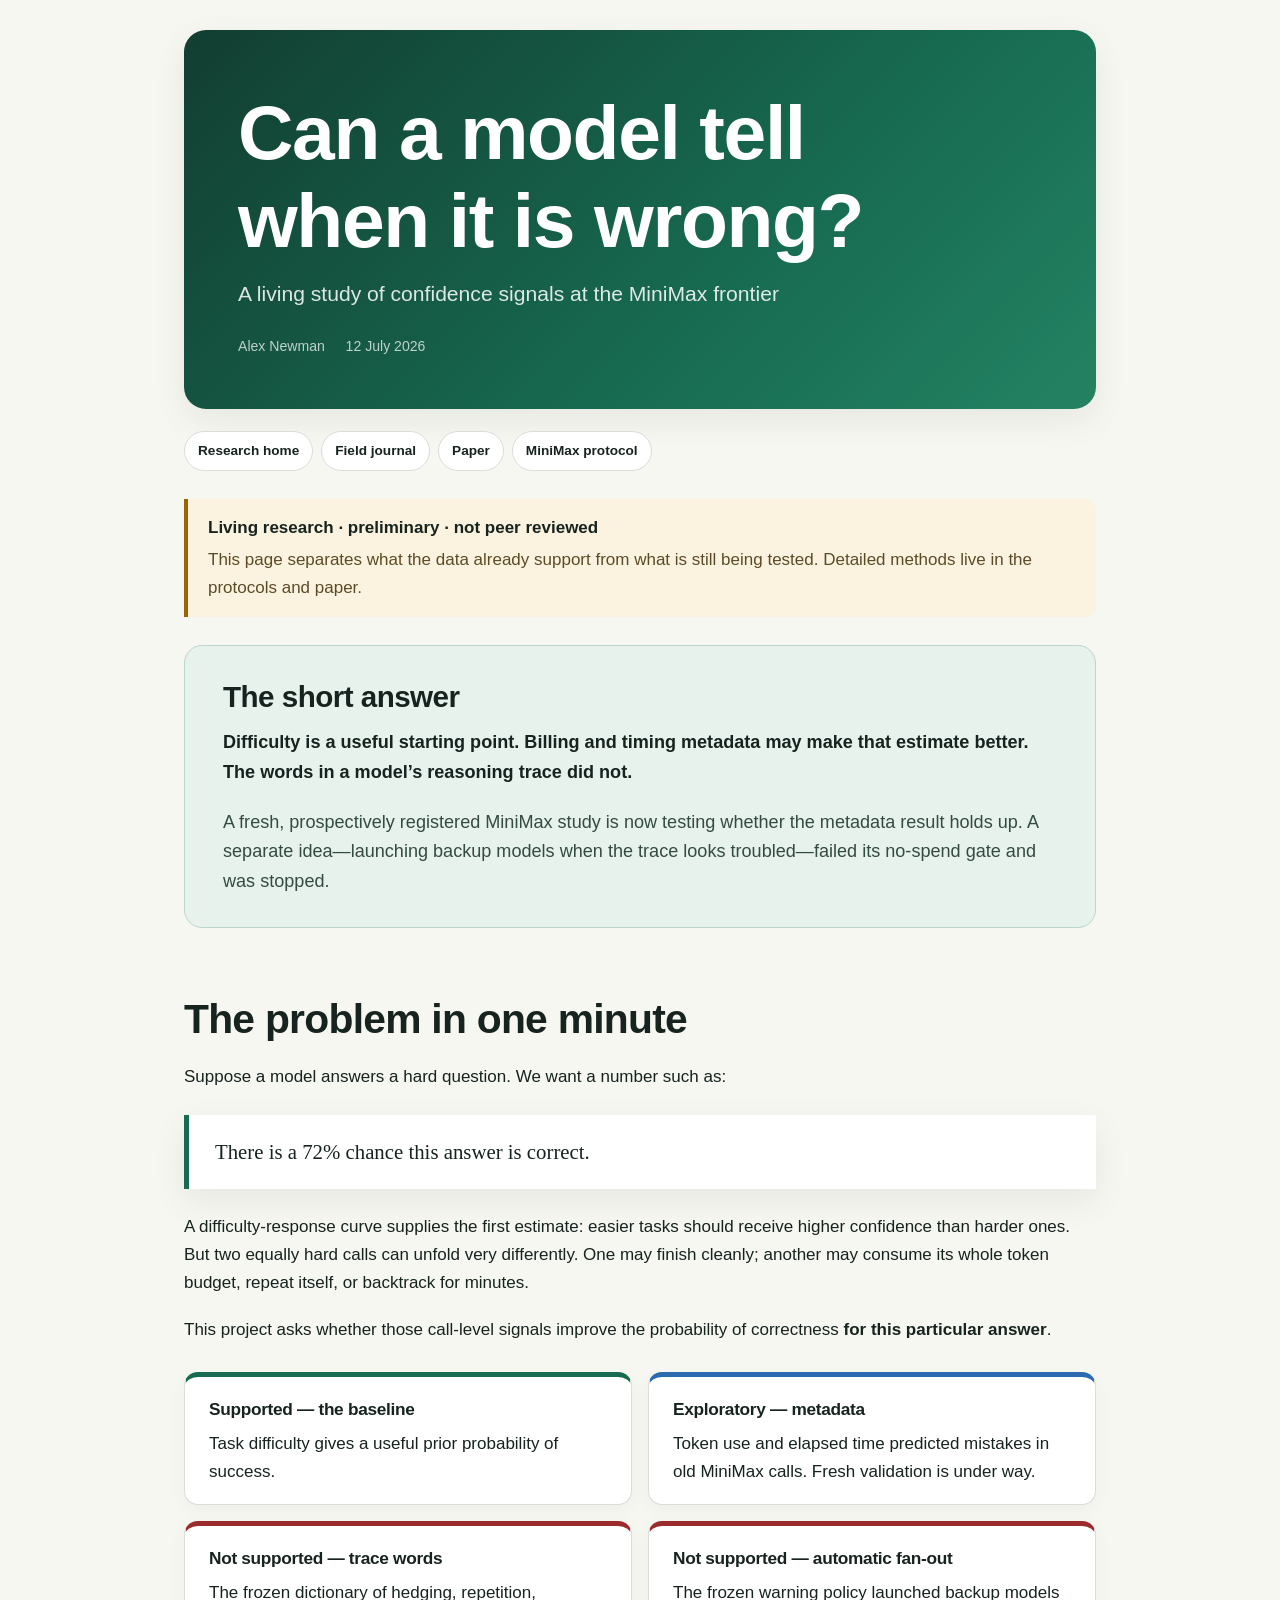
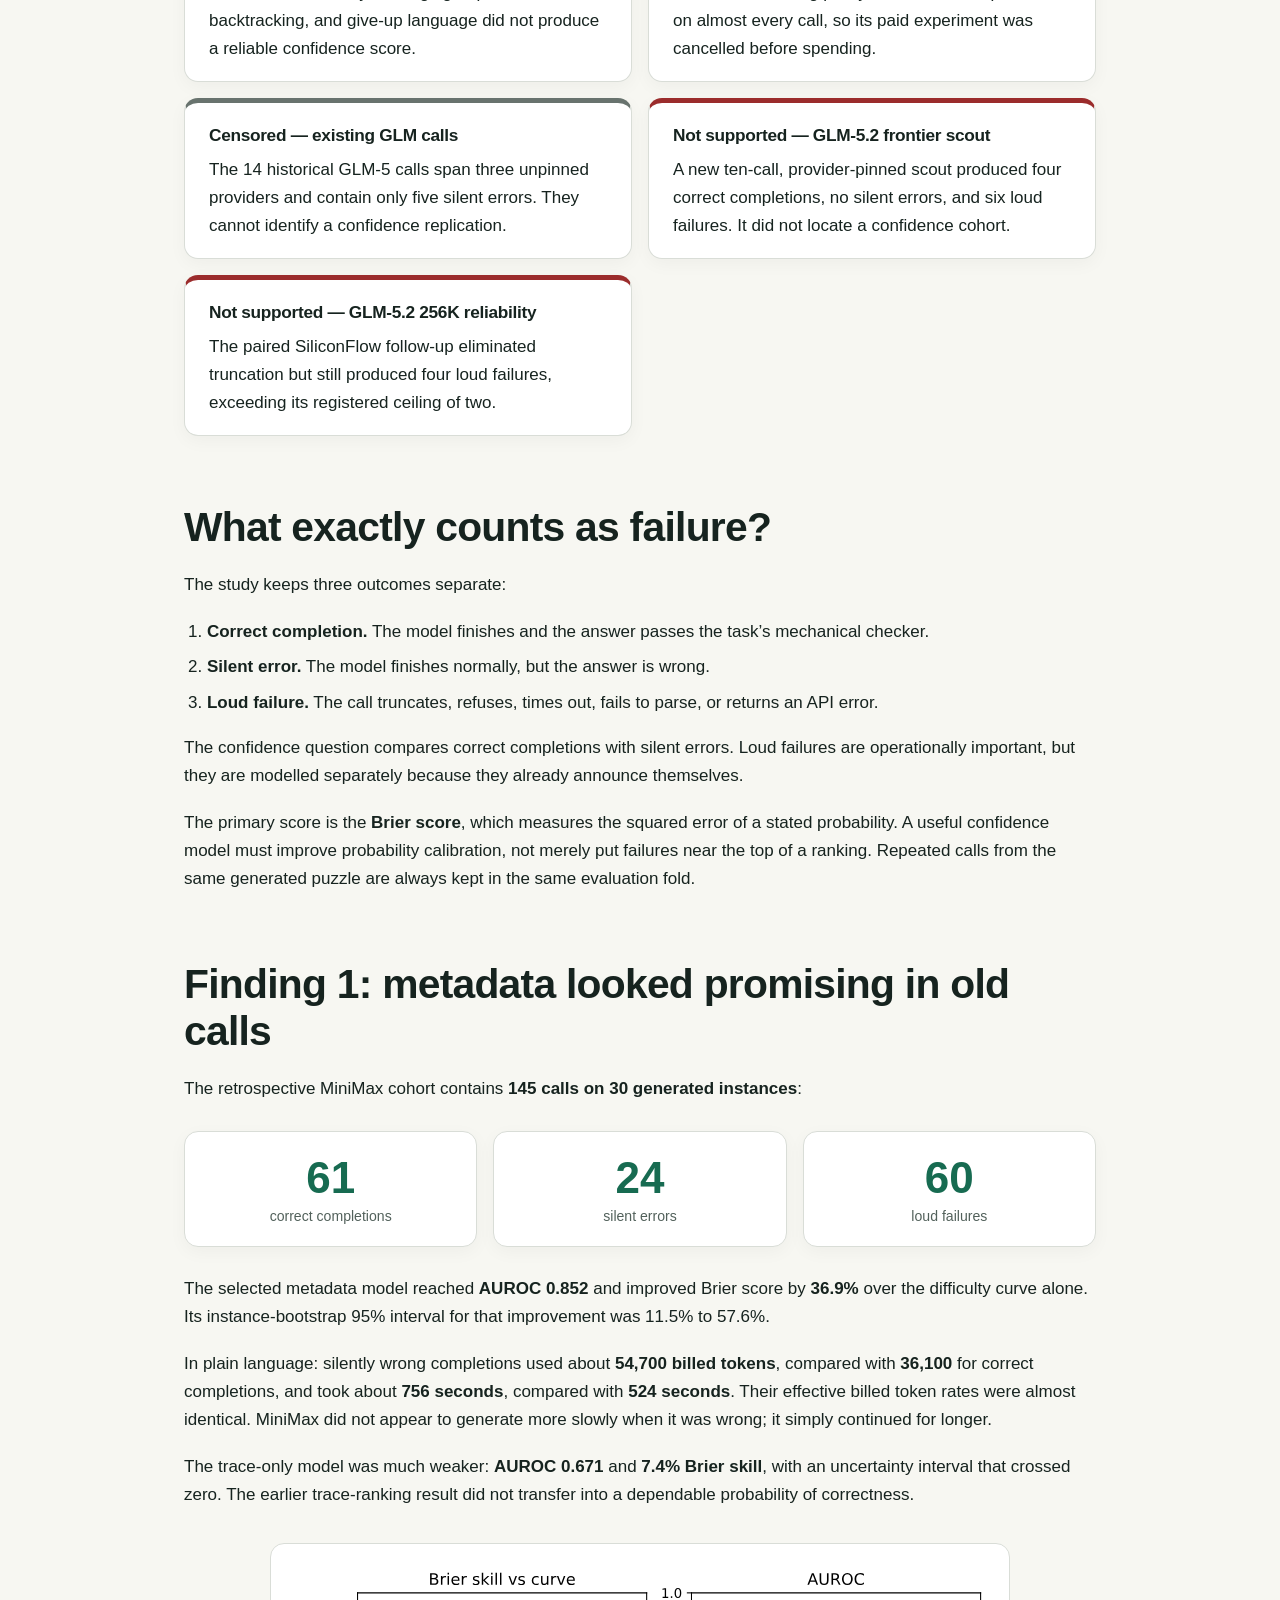
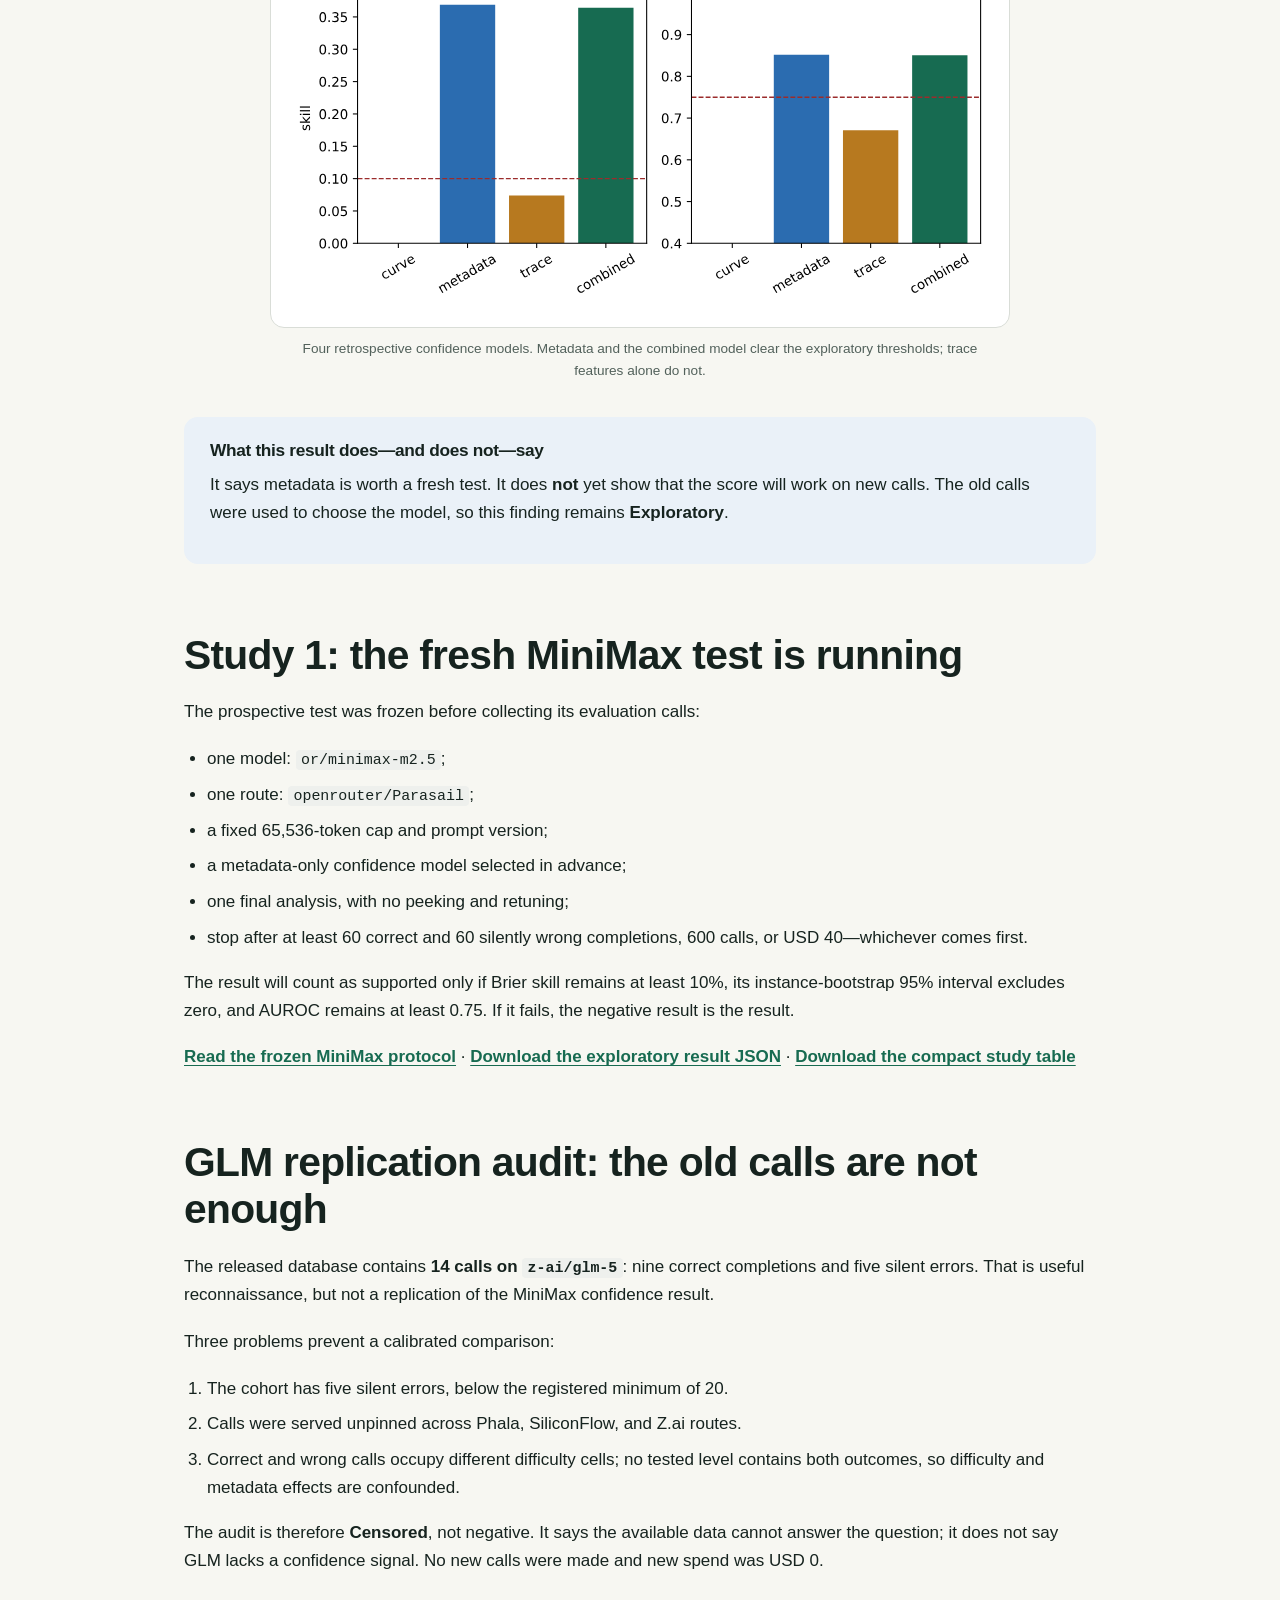
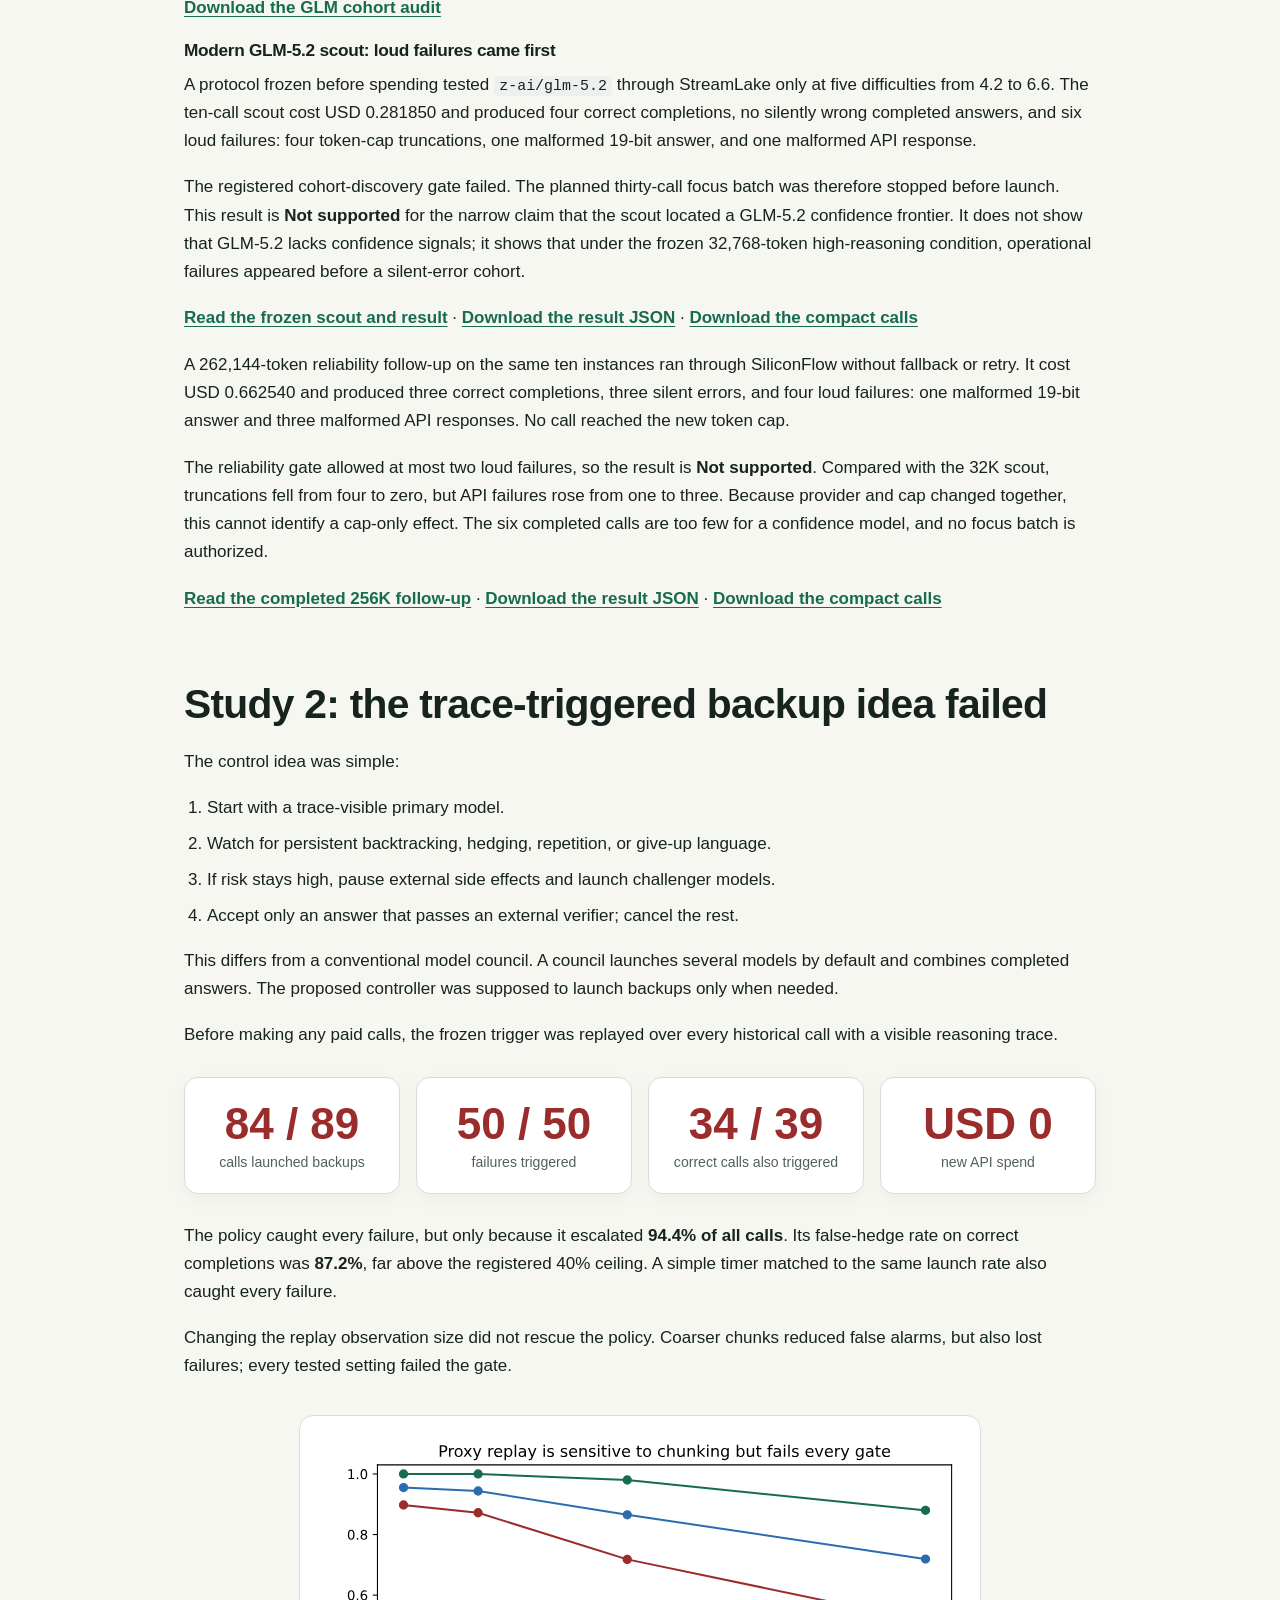
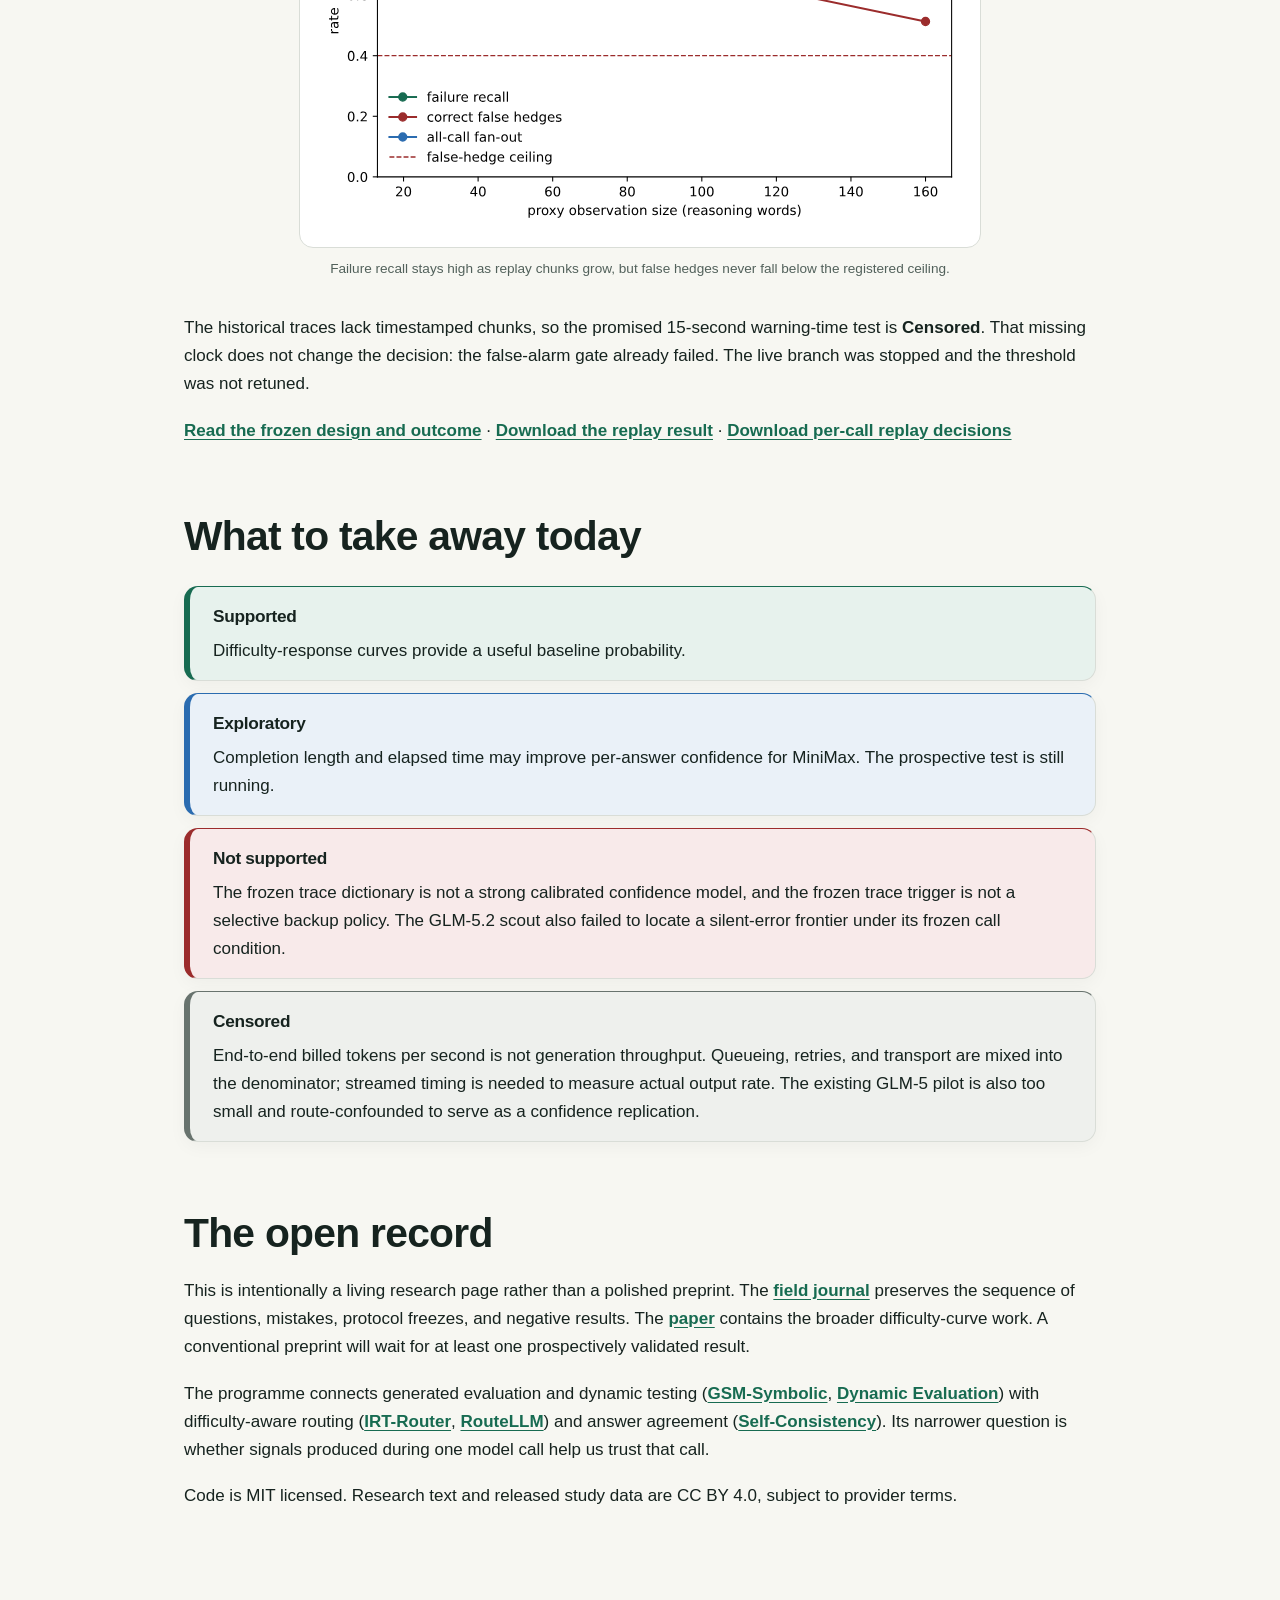
==== commit 523d01b5: "report GLM 5.2 256K result" ====
--- a/docs/index.html
+++ b/docs/index.html
@@ -254,6 +254,12 @@
 <p>A new ten-call, provider-pinned scout produced four correct
 completions, no silent errors, and six loud failures. It did not locate
 a confidence cohort.</p>
+</section>
+<section id="not-supported-glm-5.2-256k-reliability" class="summary-card not-supported">
+<h3>Not supported — GLM-5.2 256K reliability</h3>
+<p>The paired SiliconFlow follow-up eliminated truncation but still
+produced four loud failures, exceeding its registered ceiling of
+two.</p>
 </section>
 </div>
 <h2 id="what-exactly-counts-as-failure">What exactly counts as
@@ -383,15 +389,21 @@
 result</a> · <a href="data/glm-5.2-frontier-scout-v1.json">Download the
 result JSON</a> · <a href="data/glm-5.2-frontier-scout-v1/calls.jsonl.gz">Download the
 compact calls</a></p>
-<p>A 262,144-token reliability follow-up on the same ten instances is
-<strong>registered but not started</strong>. It uses SiliconFlow because
-StreamLake cannot serve 256K completions. That changes both provider and
-cap, so the comparison cannot isolate a cap effect. It has no dollar
-spend ceiling but remains limited to ten calls and the provider’s
-262,144-token maximum. Collection is blocked until the exposed
-OpenRouter credential is rotated.</p>
-<p><a href="glm-5.2-frontier-256k-siliconflow.html">Read the registered
-256K follow-up</a></p>
+<p>A 262,144-token reliability follow-up on the same ten instances ran
+through SiliconFlow without fallback or retry. It cost USD 0.662540 and
+produced three correct completions, three silent errors, and four loud
+failures: one malformed 19-bit answer and three malformed API responses.
+No call reached the new token cap.</p>
+<p>The reliability gate allowed at most two loud failures, so the result
+is <strong>Not supported</strong>. Compared with the 32K scout,
+truncations fell from four to zero, but API failures rose from one to
+three. Because provider and cap changed together, this cannot identify a
+cap-only effect. The six completed calls are too few for a confidence
+model, and no focus batch is authorized.</p>
+<p><a href="glm-5.2-frontier-256k-siliconflow.html">Read the completed
+256K follow-up</a> · <a href="data/glm-5.2-frontier-256k-siliconflow-v1.json">Download the
+result JSON</a> · <a href="data/glm-5.2-frontier-256k-siliconflow-v1/calls.jsonl.gz">Download
+the compact calls</a></p>
 <h2 id="study-2-the-trace-triggered-backup-idea-failed">Study 2: the
 trace-triggered backup idea failed</h2>
 <p>The control idea was simple:</p>
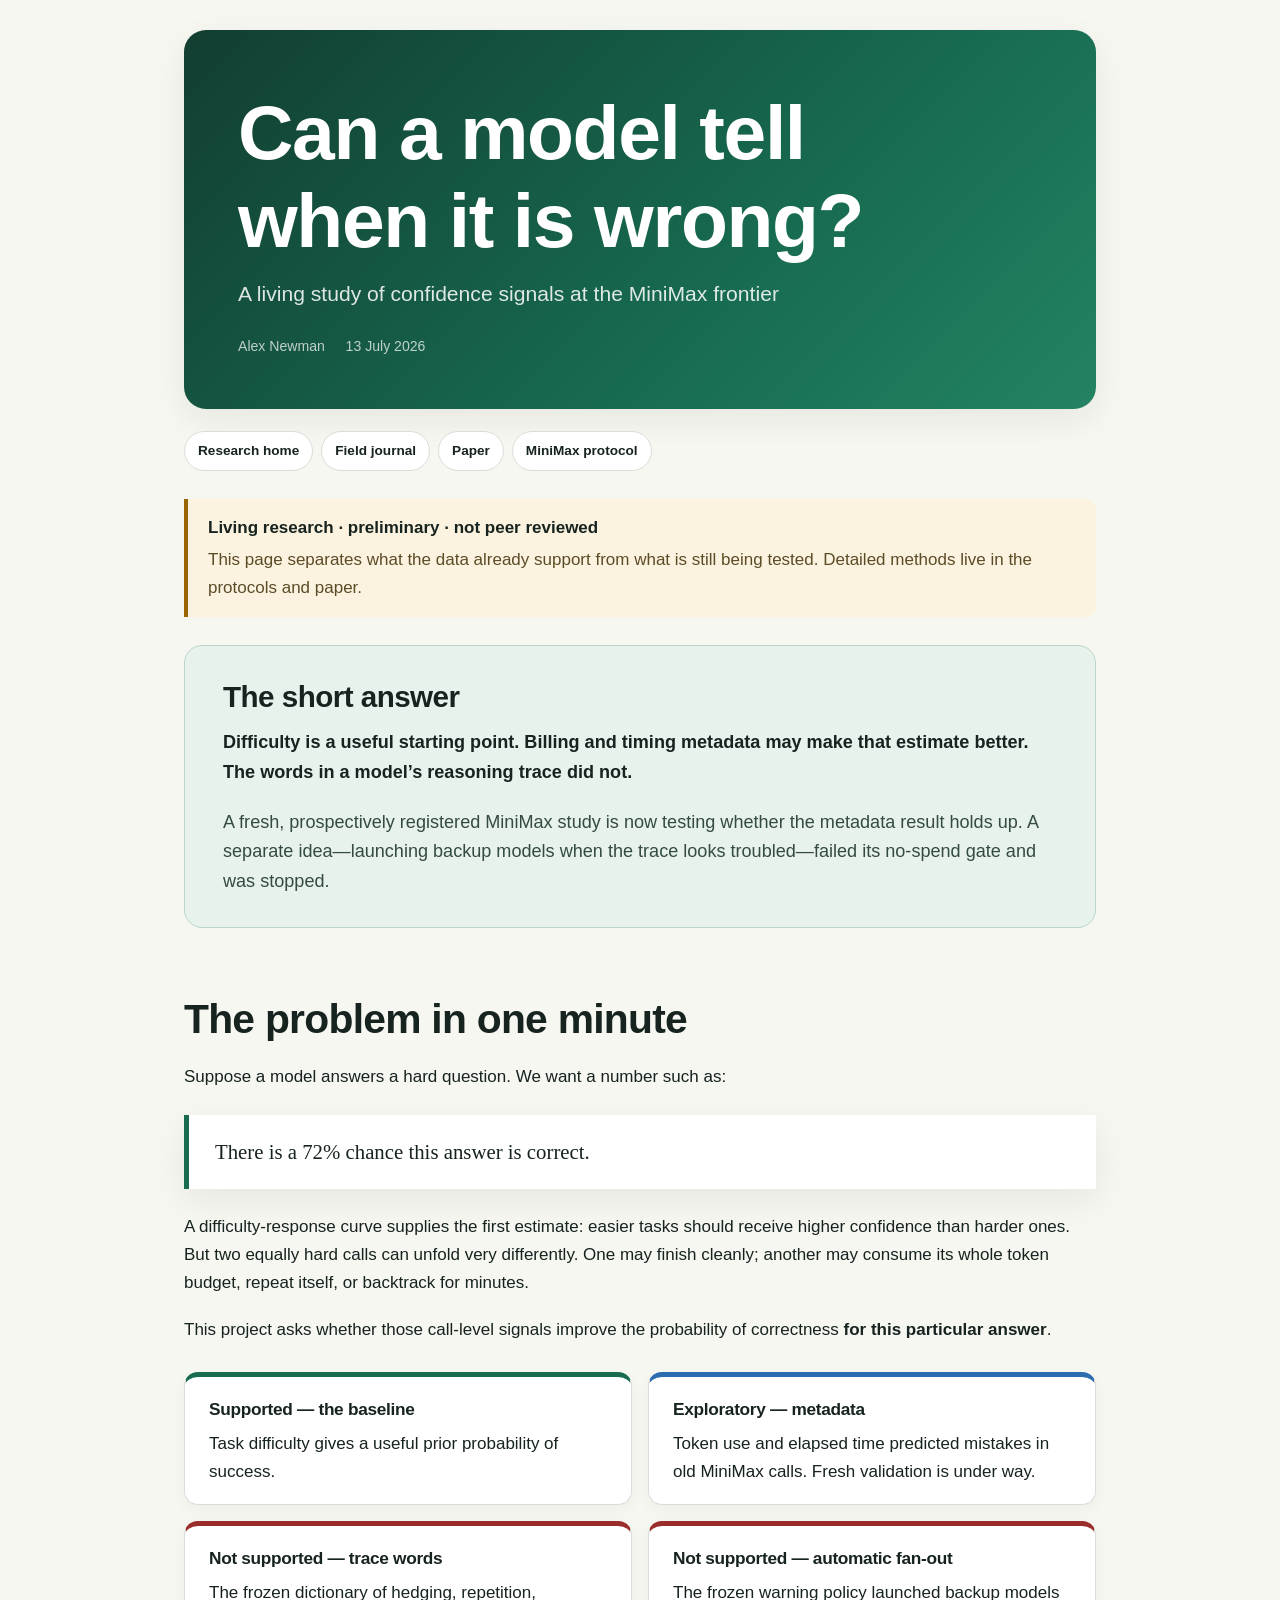
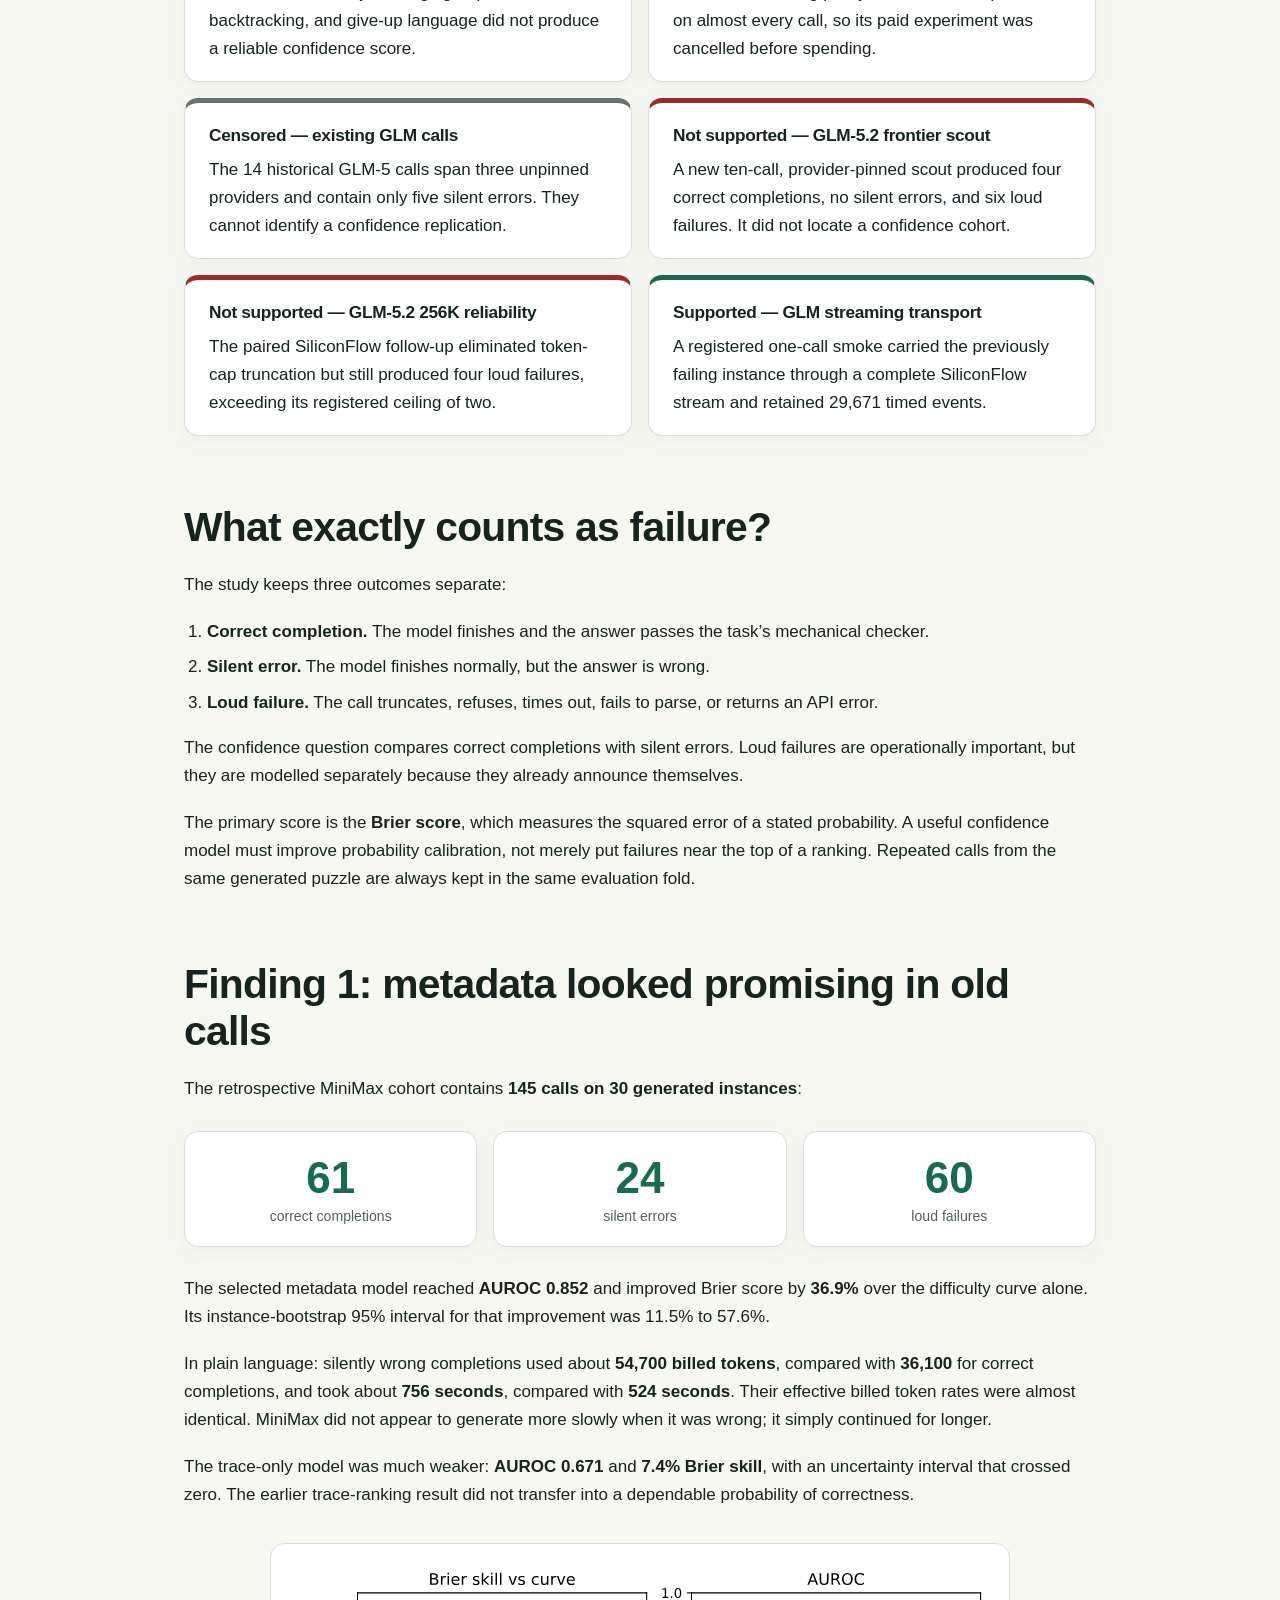
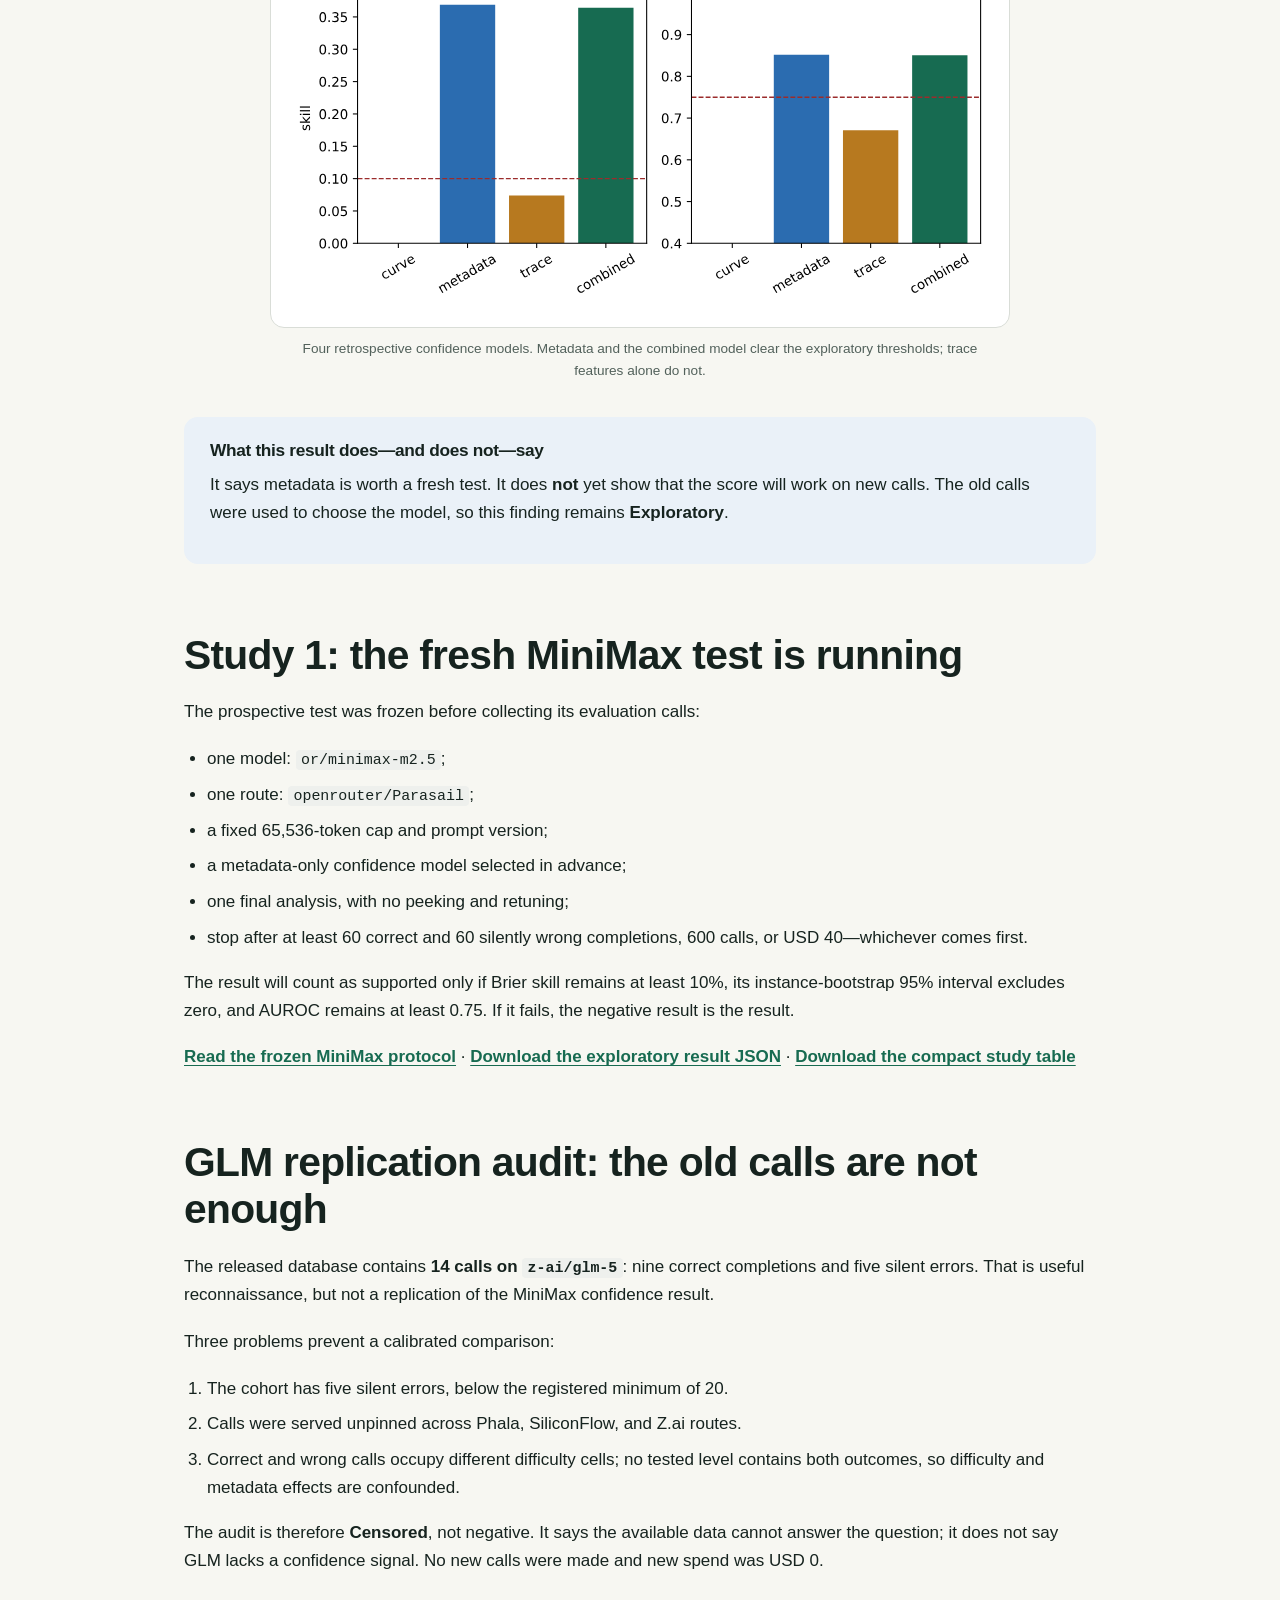
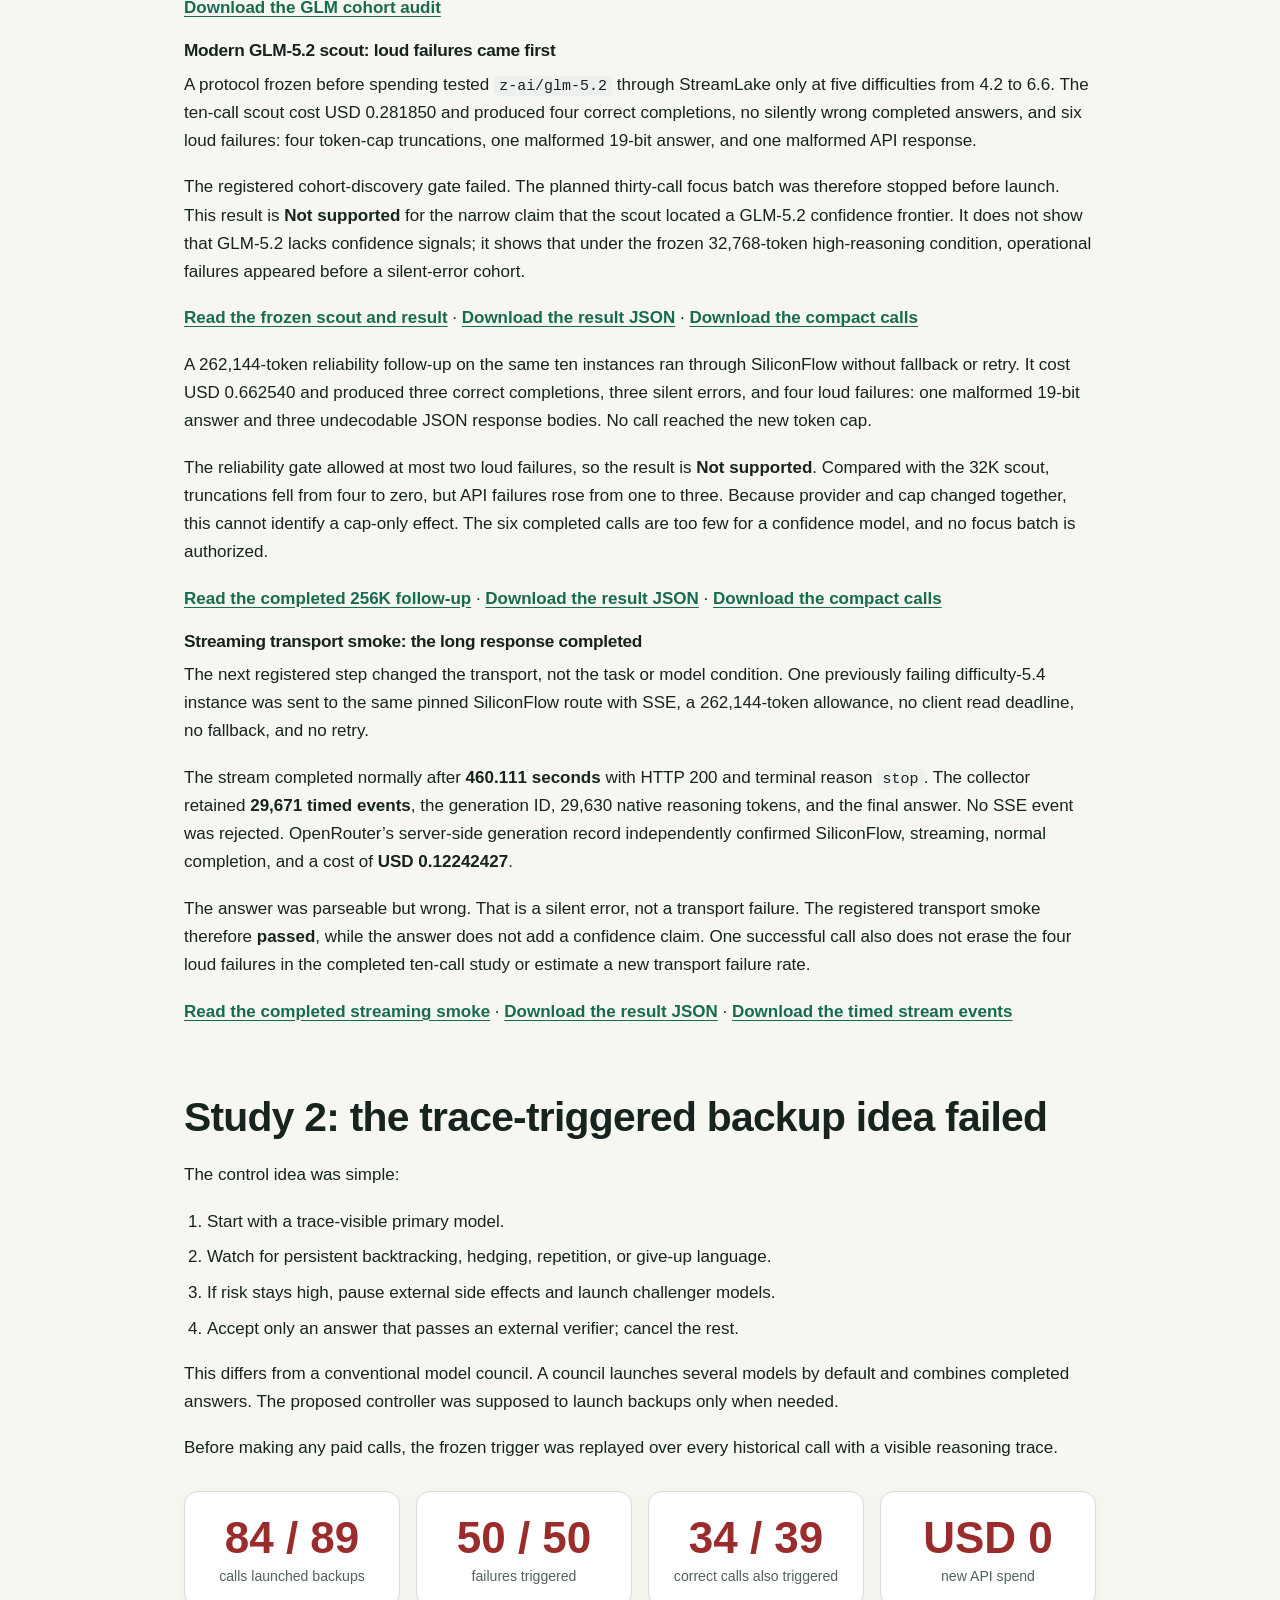
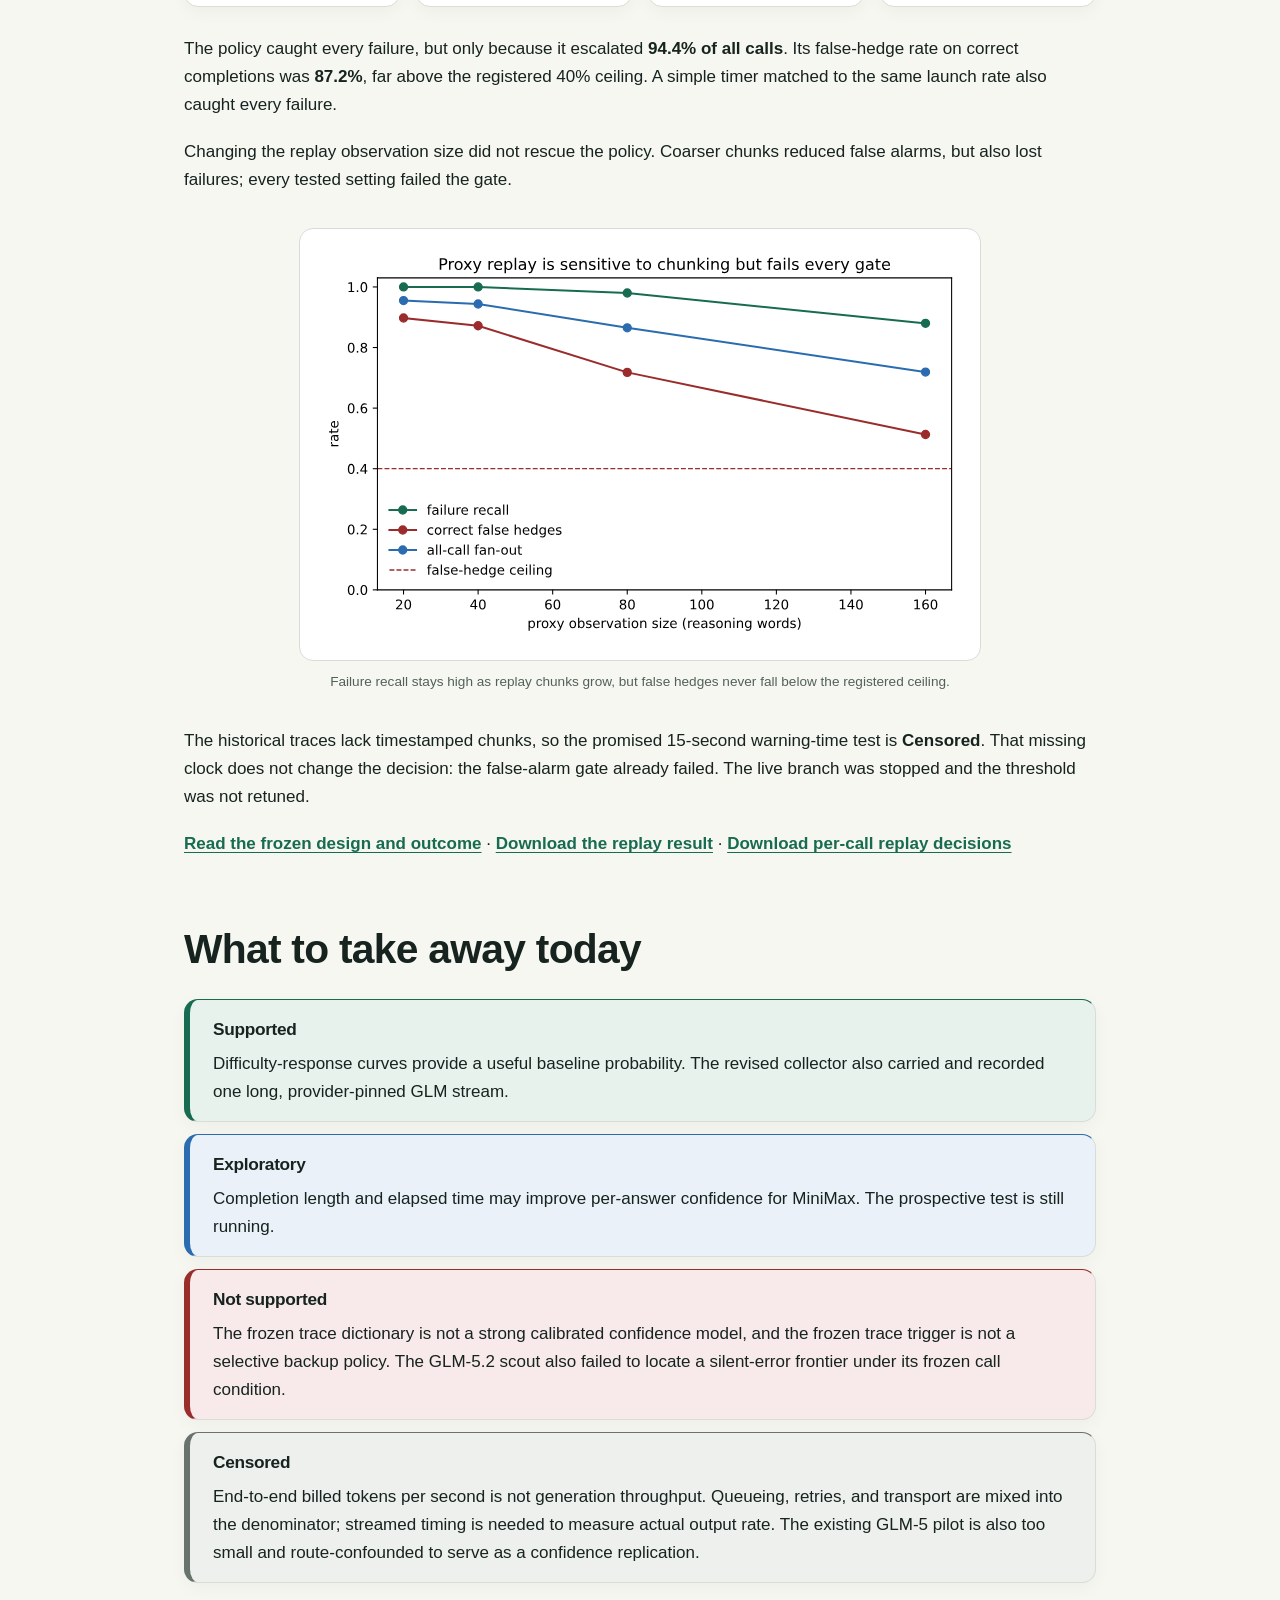
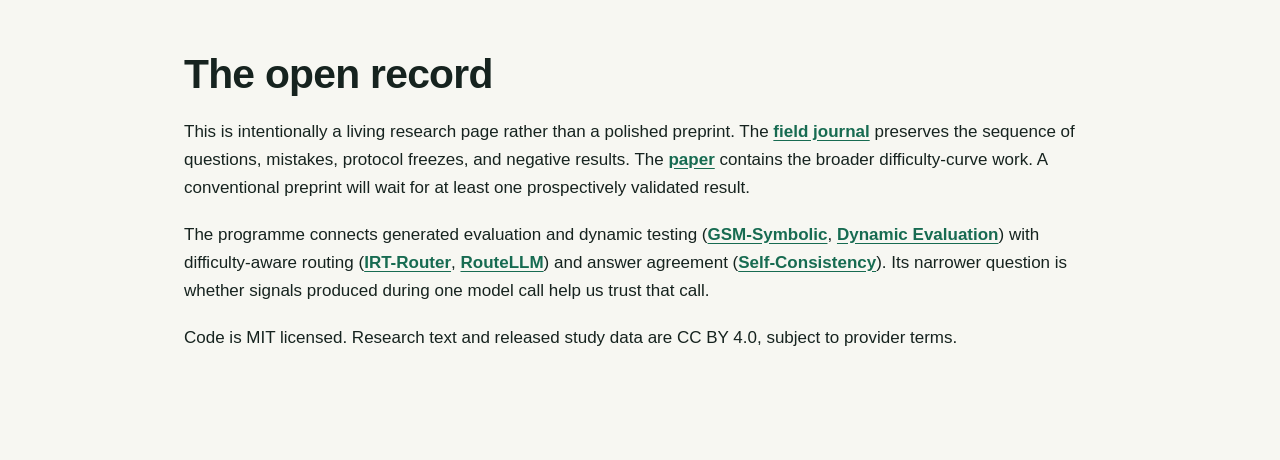
==== commit a62bc770: "report GLM streaming smoke" ====
--- a/docs/index.html
+++ b/docs/index.html
@@ -5,7 +5,7 @@
   <meta name="generator" content="pandoc" />
   <meta name="viewport" content="width=device-width, initial-scale=1.0, user-scalable=yes" />
   <meta name="author" content="Alex Newman" />
-  <meta name="dcterms.date" content="2026-07-12" />
+  <meta name="dcterms.date" content="2026-07-13" />
   <title>Difficulty-Response
 Curves – Can a model tell when it is wrong?</title>
   <style>
@@ -186,7 +186,7 @@
 <p class="subtitle">A living study of confidence signals at the MiniMax
 frontier</p>
 <p class="author">Alex Newman</p>
-<p class="date">12 July 2026</p>
+<p class="date">13 July 2026</p>
 </header>
 <nav class="page-nav" aria-label="Research links">
 <a href="index.html">Research home</a> <a href="journal.html">Field
@@ -257,9 +257,15 @@
 </section>
 <section id="not-supported-glm-5.2-256k-reliability" class="summary-card not-supported">
 <h3>Not supported — GLM-5.2 256K reliability</h3>
-<p>The paired SiliconFlow follow-up eliminated truncation but still
-produced four loud failures, exceeding its registered ceiling of
+<p>The paired SiliconFlow follow-up eliminated token-cap truncation but
+still produced four loud failures, exceeding its registered ceiling of
 two.</p>
+</section>
+<section id="supported-glm-streaming-transport" class="summary-card supported">
+<h3>Supported — GLM streaming transport</h3>
+<p>A registered one-call smoke carried the previously failing instance
+through a complete SiliconFlow stream and retained 29,671 timed
+events.</p>
 </section>
 </div>
 <h2 id="what-exactly-counts-as-failure">What exactly counts as
@@ -392,8 +398,8 @@
 <p>A 262,144-token reliability follow-up on the same ten instances ran
 through SiliconFlow without fallback or retry. It cost USD 0.662540 and
 produced three correct completions, three silent errors, and four loud
-failures: one malformed 19-bit answer and three malformed API responses.
-No call reached the new token cap.</p>
+failures: one malformed 19-bit answer and three undecodable JSON
+response bodies. No call reached the new token cap.</p>
 <p>The reliability gate allowed at most two loud failures, so the result
 is <strong>Not supported</strong>. Compared with the 32K scout,
 truncations fell from four to zero, but API failures rose from one to
@@ -404,6 +410,29 @@
 256K follow-up</a> · <a href="data/glm-5.2-frontier-256k-siliconflow-v1.json">Download the
 result JSON</a> · <a href="data/glm-5.2-frontier-256k-siliconflow-v1/calls.jsonl.gz">Download
 the compact calls</a></p>
+<h3 id="streaming-transport-smoke-the-long-response-completed">Streaming
+transport smoke: the long response completed</h3>
+<p>The next registered step changed the transport, not the task or model
+condition. One previously failing difficulty-5.4 instance was sent to
+the same pinned SiliconFlow route with SSE, a 262,144-token allowance,
+no client read deadline, no fallback, and no retry.</p>
+<p>The stream completed normally after <strong>460.111 seconds</strong>
+with HTTP 200 and terminal reason <code>stop</code>. The collector
+retained <strong>29,671 timed events</strong>, the generation ID, 29,630
+native reasoning tokens, and the final answer. No SSE event was
+rejected. OpenRouter’s server-side generation record independently
+confirmed SiliconFlow, streaming, normal completion, and a cost of
+<strong>USD 0.12242427</strong>.</p>
+<p>The answer was parseable but wrong. That is a silent error, not a
+transport failure. The registered transport smoke therefore
+<strong>passed</strong>, while the answer does not add a confidence
+claim. One successful call also does not erase the four loud failures in
+the completed ten-call study or estimate a new transport failure
+rate.</p>
+<p><a href="glm-5.2-streaming-smoke.html">Read the completed streaming
+smoke</a> · <a href="data/glm-5.2-streaming-smoke-v1.json">Download the
+result JSON</a> · <a href="data/glm-5.2-streaming-smoke-v1/stream-events.jsonl.gz">Download
+the timed stream events</a></p>
 <h2 id="study-2-the-trace-triggered-backup-idea-failed">Study 2: the
 trace-triggered backup idea failed</h2>
 <p>The control idea was simple:</p>
@@ -465,7 +494,9 @@
 <div class="claim-list">
 <section id="supported" class="claim supported">
 <h3>Supported</h3>
-<p>Difficulty-response curves provide a useful baseline probability.</p>
+<p>Difficulty-response curves provide a useful baseline probability. The
+revised collector also carried and recorded one long, provider-pinned
+GLM stream.</p>
 </section>
 <section id="exploratory" class="claim exploratory">
 <h3>Exploratory</h3>
